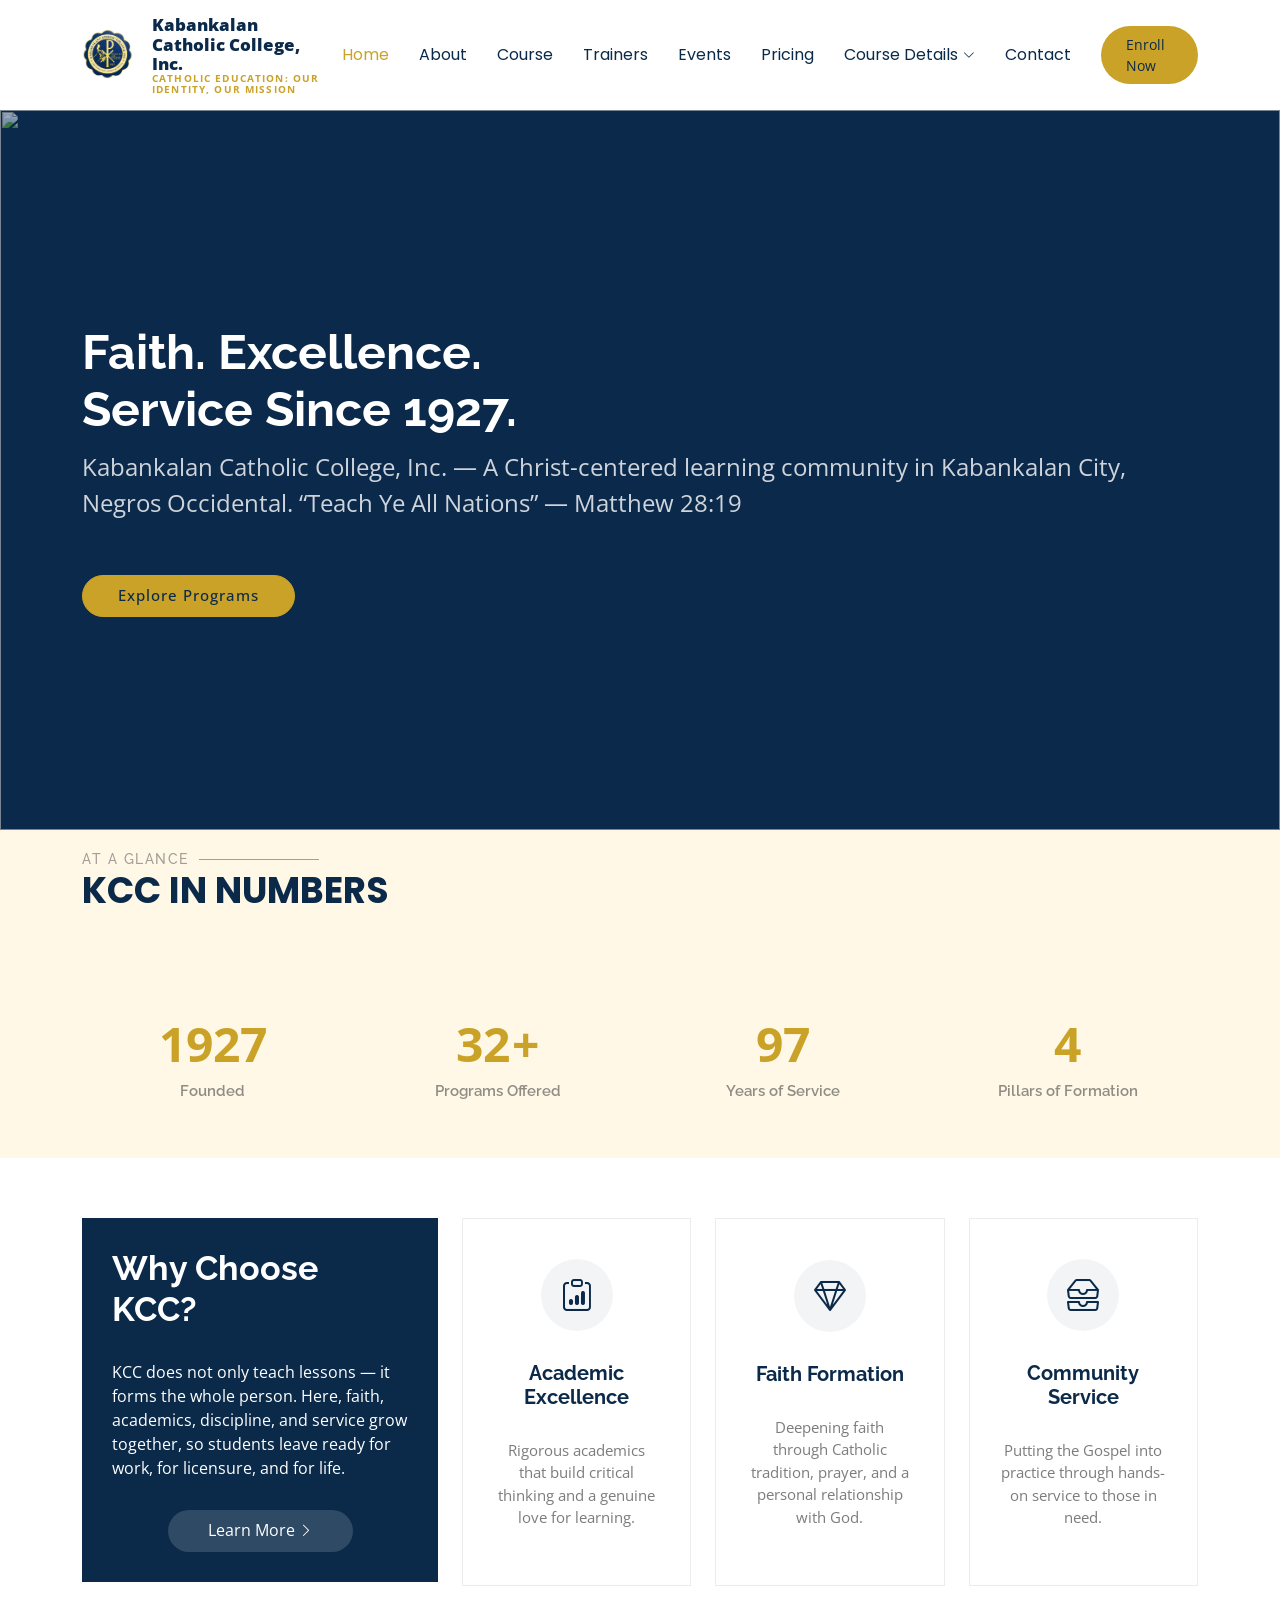
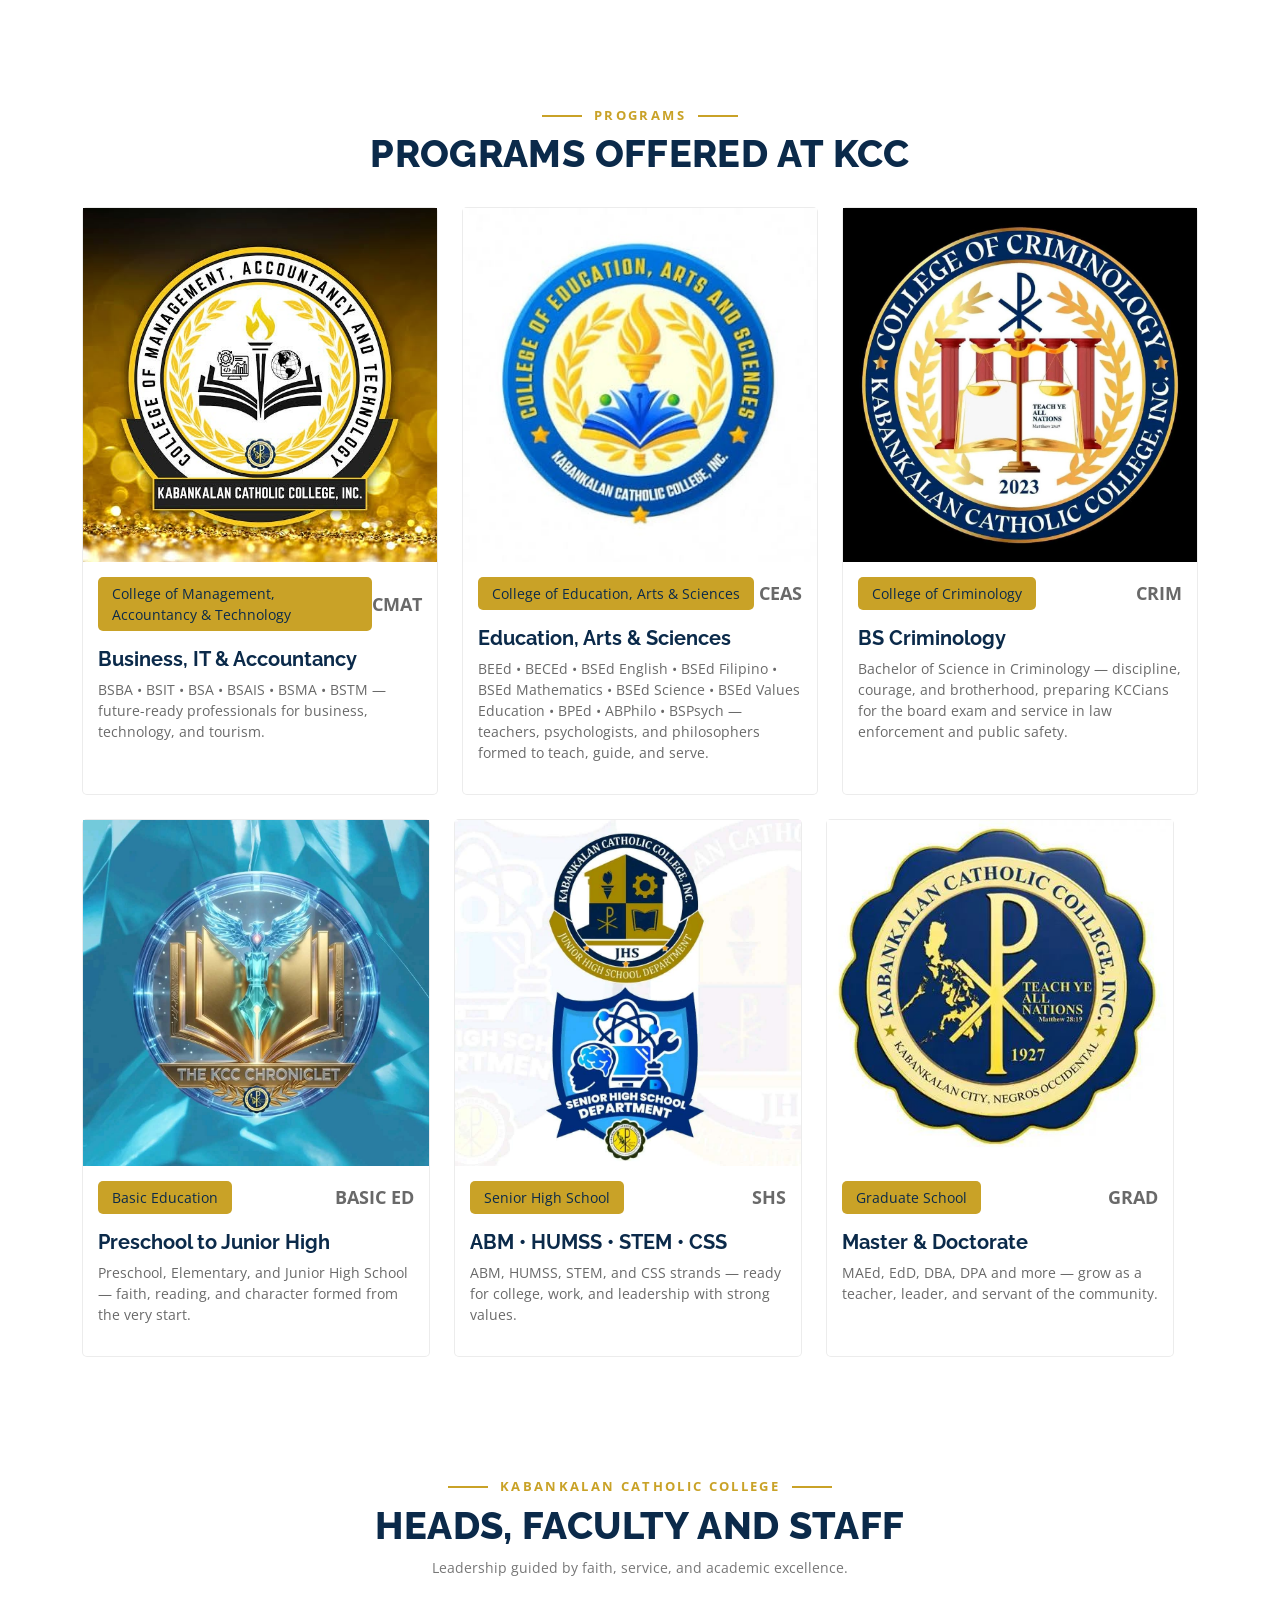
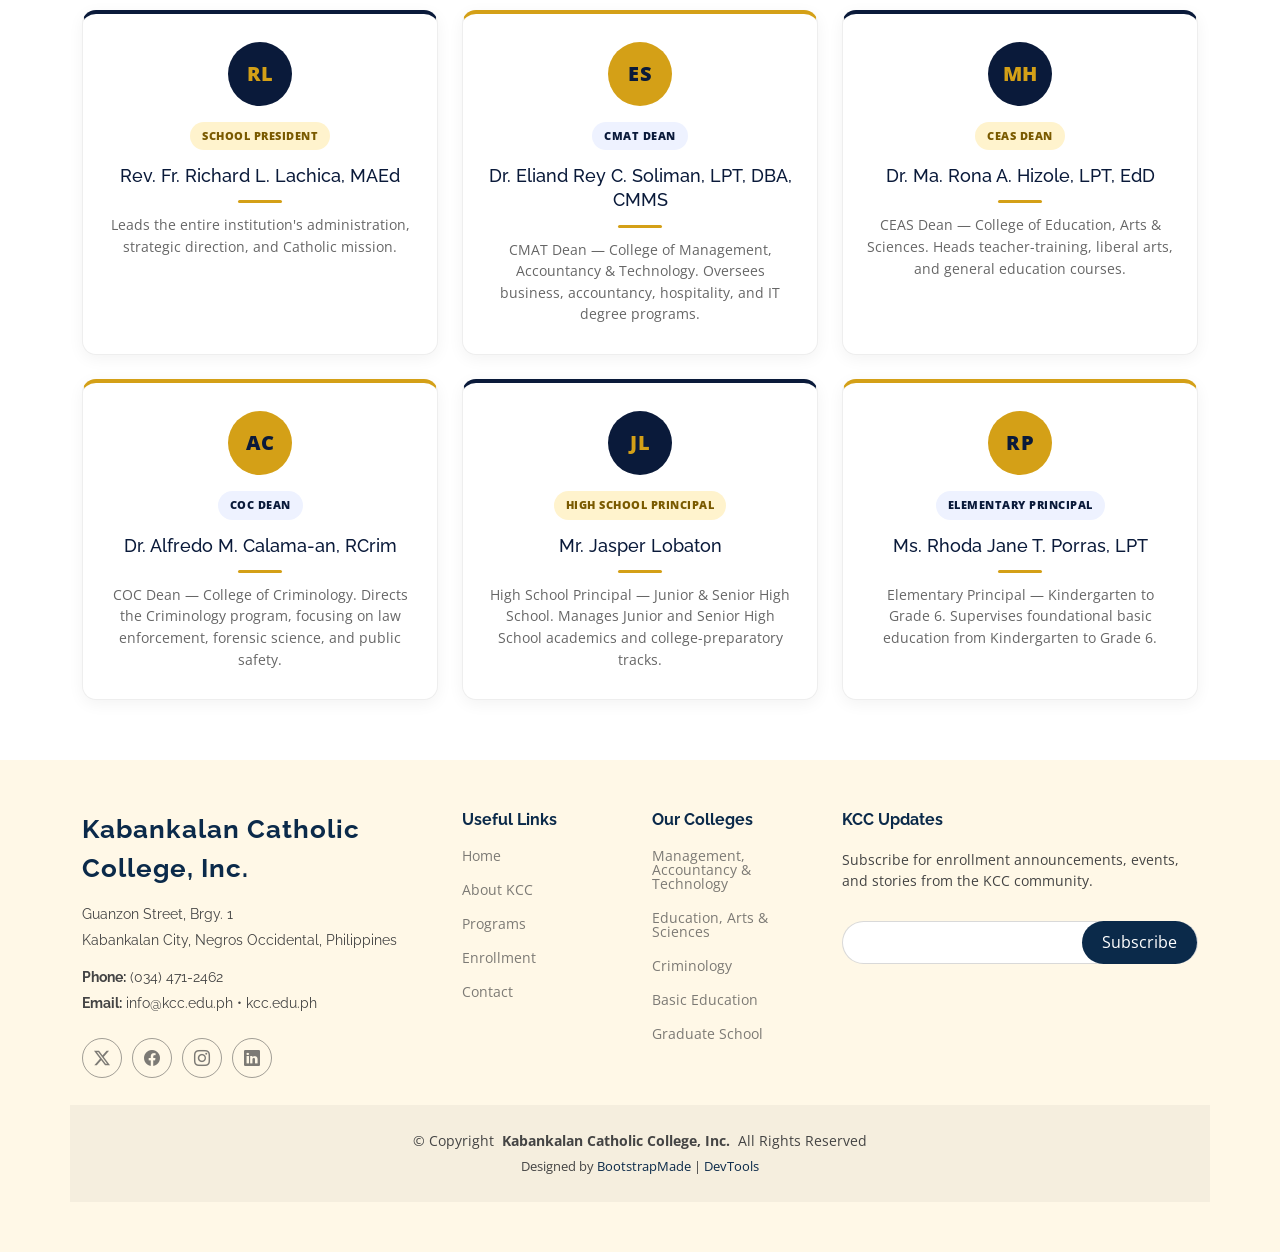
==== index.html @ dbd79a25 "KCC logo favicon on all pages" ====
<!DOCTYPE html>
<html lang="en">

<head>
  <meta charset="utf-8">
  <meta content="width=device-width, initial-scale=1.0" name="viewport">
  <title>Kabankalan Catholic College, Inc. | Teach Ye All Nations — All-in-One Landing Page</title>
  <meta name="description" content="Official landing page of Kabankalan Catholic College, Inc. in Kabankalan City, Negros Occidental. Catholic education since 1927.">
  <meta name="keywords" content="Kabankalan Catholic College, KCC, Kabankalan, Catholic education, BSIT, BSBA, Criminology, Education">

  <!-- Favicons -->
  <link href="assets/img/favicon.png?v=6" rel="icon">
  <link href="assets/img/apple-touch-icon.png?v=6" rel="apple-touch-icon">

  <!-- Fonts -->
  <link href="https://fonts.googleapis.com" rel="preconnect">
  <link href="https://fonts.gstatic.com" rel="preconnect" crossorigin>
  <link href="https://fonts.googleapis.com/css2?family=Open+Sans:ital,wght@0,300;0,400;0,500;0,600;0,700;0,800;1,300;1,400;1,500;1,600;1,700;1,800&family=Poppins:ital,wght@0,100;0,200;0,300;0,400;0,500;0,600;0,700;0,800;0,900;1,100;1,200;1,300;1,400;1,500;1,600;1,700;1,800;1,900&family=Raleway:ital,wght@0,100;0,200;0,300;0,400;0,500;0,600;0,700;0,800;0,900;1,100;1,200;1,300;1,400;1,500;1,600;1,700;1,800;1,900&display=swap" rel="stylesheet">

  <!-- Vendor CSS Files -->
  <link href="assets/vendor/bootstrap/css/bootstrap.min.css" rel="stylesheet">
  <link href="assets/vendor/bootstrap-icons/bootstrap-icons.css" rel="stylesheet">
  <link href="assets/vendor/aos/aos.css" rel="stylesheet">
  <link href="assets/vendor/glightbox/css/glightbox.min.css" rel="stylesheet">
  <link href="assets/vendor/swiper/swiper-bundle.min.css" rel="stylesheet">

  <!-- Main CSS File -->
  <link href="assets/css/main.css" rel="stylesheet">

  <!-- =======================================================
  * Template Name: Mentor - customized for Kabankalan Catholic College, Inc. (Project 2)
  * Template URL: https://bootstrapmade.com/mentor-free-education-bootstrap-theme/
  * Updated: Jul 07 2025 with Bootstrap v5.3.7
  * Author: BootstrapMade.com
  * License: https://bootstrapmade.com/license/
  ======================================================== -->
<style>
.kcc-titlebar{display:block;width:100%;clear:both;margin:0 auto 32px auto;text-align:center;padding-left:0;padding-right:0}
.kcc-titlebar .kcc-eyebrow{display:flex;align-items:center;justify-content:center;gap:12px;font-size:13px;font-weight:700;letter-spacing:.18em;text-transform:uppercase;color:#C9A227;margin:0 0 8px 0}
.kcc-titlebar .kcc-eyebrow::before{content:"";display:block;width:40px;height:2px;background:#C9A227}.kcc-titlebar .kcc-eyebrow::after{content:"";display:block;width:40px;height:2px;background:#C9A227}
.kcc-titlebar h2{font-size:38px;font-weight:800;letter-spacing:.01em;text-transform:uppercase;color:#0B2A4A;margin:0;line-height:1.1}
@media(max-width:768px){.kcc-titlebar h2{font-size:28px}}
</style>
</head>

<body class="index-page">

  <header id="header" class="header d-flex align-items-center sticky-top">
    <div class="container-fluid container-xl position-relative d-flex align-items-center">

      <a href="#hero" class="logo d-flex align-items-center me-auto">
        <img src="assets/img/kcc-logo.webp" alt="Kabankalan Catholic College, Inc. seal">
      <span class="kcc-logo-text">
        <span class="kcc-logo-name">Kabankalan Catholic College, Inc.</span>
        <span class="kcc-logo-tag">Catholic Education: Our Identity, Our Mission</span>
      </span>
      </a>

      <nav id="navmenu" class="navmenu">
        <ul>
          <li><a href="index.html" class="active">Home</a></li>
          <li><a href="about.html">About</a></li>
          <li><a href="courses.html">Course</a></li>
          <li><a href="trainers.html">Trainers</a></li>
          <li><a href="events.html">Events</a></li>
          <li><a href="pricing.html">Pricing</a></li>
          <li class="dropdown"><a href="courses.html"><span>Course Details</span> <i class="bi bi-chevron-down toggle-dropdown"></i></a>
            <ul>
              <li><a href="courses.html">CMAT</a></li>
              <li><a href="courses.html">CEAS</a></li>
              <li><a href="courses.html">COC</a></li>
            </ul>
          </li>
          <li><a href="contact.html">Contact</a></li>
        </ul>
        <i class="mobile-nav-toggle d-xl-none bi bi-list"></i>
      </nav>

      <a class="btn-getstarted" href="#pricing">Enroll Now</a>

    </div>
  </header>

  <main class="main">

    <!-- Hero Section -->
    <section id="hero" class="hero section dark-background">

      <img src="...?v=2" alt="" data-aos="fade-in">
      <div class="container">
        <h2 data-aos="fade-up" data-aos-delay="100">Faith. Excellence.<br>Service Since 1927.</h2>
        <p data-aos="fade-up" data-aos-delay="200">Kabankalan Catholic College, Inc. — A Christ-centered learning community in Kabankalan City, Negros Occidental. “Teach Ye All Nations” — Matthew 28:19</p>
        <div class="d-flex mt-4" data-aos="fade-up" data-aos-delay="300">
          <a href="#courses" class="btn-get-started">Explore Programs</a>
        </div>
      </div>

    </section><!-- /Hero Section -->

    
    

    <!-- Counts / At a Glance Section -->
    <section id="counts" class="section counts light-background">

      <!-- Section Title -->
      <div class="container section-title" data-aos="fade-up">
        <h2>At a Glance</h2>
        <p>KCC in Numbers</p>
      </div><!-- End Section Title -->

      <div class="container" data-aos="fade-up" data-aos-delay="100">

        <div class="row gy-4">

          <div class="col-lg-3 col-md-6">
            <div class="stats-item text-center w-100 h-100">
              <span data-purecounter-start="0" data-purecounter-end="1927" data-purecounter-duration="1" class="purecounter"></span>
              <p>Founded</p>
            </div>
          </div><!-- End Stats Item -->

          <div class="col-lg-3 col-md-6">
            <div class="stats-item text-center w-100 h-100">
              <span data-purecounter-start="0" data-purecounter-end="32" data-purecounter-duration="1" class="purecounter" style="display:inline-block"></span><span style="display:inline-block; font-size:48px; font-weight:700; color:#C9A227; line-height:1; margin-left:2px;">+</span>
              <p>Programs Offered</p>
            </div>
          </div><!-- End Stats Item -->

          <div class="col-lg-3 col-md-6">
            <div class="stats-item text-center w-100 h-100">
              <span data-purecounter-start="0" data-purecounter-end="99" data-purecounter-duration="1" class="purecounter"></span>
              <p>Years of Service</p>
            </div>
          </div><!-- End Stats Item -->

          <div class="col-lg-3 col-md-6">
            <div class="stats-item text-center w-100 h-100">
              <span data-purecounter-start="0" data-purecounter-end="4" data-purecounter-duration="1" class="purecounter"></span>
              <p>Pillars of Formation</p>
            </div>
          </div><!-- End Stats Item -->

        </div>

      </div>

    </section><!-- /Counts Section -->

    <!-- Why Us Section -->
    <section id="why-us" class="section why-us">

      <div class="container">

        <div class="row gy-4">

          <div class="col-lg-4" data-aos="fade-up" data-aos-delay="100">
            <div class="why-box">
              <h3>Why Choose KCC?</h3>
              <p>
                KCC does not only teach lessons — it forms the whole person. Here, faith, academics, discipline, and service grow together, so students leave ready for work, for licensure, and for life.
              </p>
              <div class="text-center">
                <a href="#" class="more-btn"><span>Learn More</span> <i class="bi bi-chevron-right"></i></a>
              </div>
            </div>
          </div><!-- End Why Box -->

          <div class="col-lg-8 d-flex align-items-stretch">
            <div class="row gy-4" data-aos="fade-up" data-aos-delay="200">

              <div class="col-xl-4">
                <div class="icon-box d-flex flex-column justify-content-center align-items-center">
                  <i class="bi bi-clipboard-data"></i>
                  <h4>Academic Excellence</h4>
                  <p>Rigorous academics that build critical thinking and a genuine love for learning.</p>
                </div>
              </div><!-- End Icon Box -->

              <div class="col-xl-4" data-aos="fade-up" data-aos-delay="300">
                <div class="icon-box d-flex flex-column justify-content-center align-items-center">
                  <i class="bi bi-gem"></i>
                  <h4>Faith Formation</h4>
                  <p>Deepening faith through Catholic tradition, prayer, and a personal relationship with God.</p>
                </div>
              </div><!-- End Icon Box -->

              <div class="col-xl-4" data-aos="fade-up" data-aos-delay="400">
                <div class="icon-box d-flex flex-column justify-content-center align-items-center">
                  <i class="bi bi-inboxes"></i>
                  <h4>Community Service</h4>
                  <p>Putting the Gospel into practice through hands-on service to those in need.</p>
                </div>
              </div><!-- End Icon Box -->

            </div>
          </div>

        </div>

      </div>

    </section><!-- /Why Us Section -->

    <!-- Features Section -->

    

    
<!-- /Features Section -->

    <!-- Courses Section -->
    <section id="courses" class="courses section">
      <!-- Title Bar on top, before the object - like an essay heading -->
      <div class="container kcc-titlebar" data-aos="fade-up">
        <p class="kcc-eyebrow">PROGRAMS</p>
        <h2>PROGRAMS OFFERED AT KCC</h2>
      </div>

      <div class="container">

        <div class="row">

          <div class="col-lg-4 col-md-6 d-flex align-items-stretch" data-aos="zoom-in" data-aos-delay="100">
            <div class="course-item">
             <img src="assets/img/course/course-1.webp?v=3" class="img-fluid" alt="...">
              <div class="course-content">
                <div class="d-flex justify-content-between align-items-center mb-3">
                  <p class="category">College of Management, Accountancy &amp; Technology</p>
                  <p class="price">CMAT</p>
                </div>

                <h3><a href="#courses">Business, IT &amp; Accountancy</a></h3>
                <p class="description">BSBA • BSIT • BSA • BSAIS • BSMA • BSTM — future-ready professionals for business, technology, and tourism.</p>
              </div>
            </div>
          </div> <!-- End Course Item-->

          <div class="col-lg-4 col-md-6 d-flex align-items-stretch mt-4 mt-md-0" data-aos="zoom-in" data-aos-delay="200">
            <div class="course-item">
             <img src="assets/img/course/course-2.webp?v=3" class="img-fluid" alt="...">

              <div class="course-content">
                <div class="d-flex justify-content-between align-items-center mb-3">
                  <p class="category">College of Education, Arts &amp; Sciences</p>
                  <p class="price">CEAS</p>
                </div>

                <h3><a href="#courses">Education, Arts &amp; Sciences</a></h3>
                <p class="description">BEEd • BECEd • BSEd English • BSEd Filipino • BSEd Mathematics • BSEd Science • BSEd Values Education • BPEd • ABPhilo • BSPsych — teachers, psychologists, and philosophers formed to teach, guide, and serve.</p>
              </div>
            </div>
          </div> <!-- End Course Item-->

          <div class="col-lg-4 col-md-6 d-flex align-items-stretch mt-4 mt-lg-0" data-aos="zoom-in" data-aos-delay="300">
            <div class="course-item">
              <img src="assets/img/course/course-3.webp?v=3" class="img-fluid" alt="...">
              <div class="course-content">
                <div class="d-flex justify-content-between align-items-center mb-3">
                  <p class="category">College of Criminology</p>
                  <p class="price">CRIM</p>
                </div>

                <h3><a href="#courses">BS Criminology</a></h3>
                <p class="description">Bachelor of Science in Criminology — discipline, courage, and brotherhood, preparing KCCians for the board exam and service in law enforcement and public safety.</p>
              </div>
            </div>
          </div> <!-- End Course Item-->

        <div class="row mt-4">

          <div class="col-lg-4 col-md-6 d-flex align-items-stretch" data-aos="zoom-in" data-aos-delay="100">
            <div class="course-item">
             <img src="assets/img/course/course-4.jpg?v=4" class="img-fluid" alt="...">
              <div class="course-content">
                <div class="d-flex justify-content-between align-items-center mb-3">
                  <p class="category">Basic Education</p>
                  <p class="price">BASIC ED</p>
                </div>

                <h3><a href="#courses">Preschool to Junior High</a></h3>
                <p class="description">Preschool, Elementary, and Junior High School &mdash; faith, reading, and character formed from the very start.</p>
                
              </div>
            </div>
          </div> <!-- End Course Item-->

          <div class="col-lg-4 col-md-6 d-flex align-items-stretch mt-4 mt-md-0" data-aos="zoom-in" data-aos-delay="200">
            <div class="course-item">
              <img src="assets/img/course/course-5.jpg?v=4" class="img-fluid" alt="...">
              <div class="course-content">
                <div class="d-flex justify-content-between align-items-center mb-3">
                  <p class="category">Senior High School</p>
                  <p class="price">SHS</p>
                </div>

                <h3><a href="#courses">ABM &bull; HUMSS &bull; STEM &bull; CSS</a></h3>
                <p class="description">ABM, HUMSS, STEM, and CSS strands &mdash; ready for college, work, and leadership with strong values.</p>
                
              </div>
            </div>
          </div> <!-- End Course Item-->

          <div class="col-lg-4 col-md-6 d-flex align-items-stretch mt-4 mt-lg-0" data-aos="zoom-in" data-aos-delay="300">
            <div class="course-item">
             <img src="assets/img/course/course-6.webp?v=4" class="img-fluid" alt="...">
              <div class="course-content">
                <div class="d-flex justify-content-between align-items-center mb-3">
                  <p class="category">Graduate School</p>
                  <p class="price">GRAD</p>
                </div>

                <h3><a href="#courses">Master &amp; Doctorate</a></h3>
                <p class="description">MAEd, EdD, DBA, DPA and more &mdash; grow as a teacher, leader, and servant of the community.</p>
                
              </div>
            </div>
          </div> <!-- End Course Item-->

        </div>

        </div>

      </div>

    </section><!-- /Courses Section -->




    <!-- ===== ALL-IN-ONE: CAMPUS LIFE (from trainers.html) ===== -->
    <div id="trainers">


    

    <!-- Trainers Section - HEADS, NO PHOTOS, NAME CARDS ONLY -->
    <style>
      .kcc-head-card{background:#fff;border:1px solid #eee;border-radius:14px;padding:28px 22px;text-align:center;box-shadow:0 4px 16px rgba(0,0,0,.05);height:100%;transition:transform .2s}
      .kcc-head-card:hover{transform:translateY(-3px)}
      .kcc-head-card.gold{border-top:4px solid #d4a017}
      .kcc-head-card.navy{border-top:4px solid #0a1a3a}
      .kcc-initial{width:64px;height:64px;border-radius:50%;display:flex;align-items:center;justify-content:center;font-weight:900;font-size:20px;margin:0 auto 16px;letter-spacing:.5px}
      .kcc-initial.navy-bg{background:#0a1a3a;color:#d4a017}
      .kcc-initial.gold-bg{background:#d4a017;color:#0a1a3a}
      .kcc-role{display:inline-block;font-size:11px;font-weight:800;letter-spacing:.5px;padding:6px 12px;border-radius:20px;text-transform:uppercase}
      .kcc-role.gold-badge{background:#fff3cd;color:#7a5a00}
      .kcc-role.navy-badge{background:#eef2ff;color:#0a1a3a}
      .kcc-head-card h4{font-size:18px;color:#0a1a3a;margin:14px 0 6px;line-height:1.35}
      .kcc-head-card p{font-size:13.5px;line-height:1.6;color:#666;margin:0}
      .kcc-divider{width:44px;height:3px;background:#d4a017;margin:12px auto 0;border-radius:2px}
    </style>
    <section id="trainers" class="section trainers">
      <div class="container kcc-titlebar" data-aos="fade-up">
        <p class="kcc-eyebrow">KABANKALAN CATHOLIC COLLEGE</p>
        <h2>Heads, Faculty and Staff</h2>
        <p style="color:#777;font-size:14px;margin:10px 0 0;">Leadership guided by faith, service, and academic excellence.</p>
      </div>
      <div class="container">
        <div class="row gy-4">
          <div class="col-lg-4 col-md-6" data-aos="fade-up" data-aos-delay="100">
            <div class="kcc-head-card navy">
              <div class="kcc-initial navy-bg">RL</div>
              <span class="kcc-role gold-badge">School President</span>
              <h4>Rev. Fr. Richard L. Lachica, MAEd</h4>
              <div class="kcc-divider"></div>
              <p style="margin-top:12px;">Leads the entire institution&apos;s administration, strategic direction, and Catholic mission.</p>
            </div>
          </div>
          <div class="col-lg-4 col-md-6" data-aos="fade-up" data-aos-delay="200">
            <div class="kcc-head-card gold">
              <div class="kcc-initial gold-bg">ES</div>
              <span class="kcc-role navy-badge">CMAT Dean</span>
              <h4>Dr. Eliand Rey C. Soliman, LPT, DBA, CMMS</h4>
              <div class="kcc-divider"></div>
              <p style="margin-top:12px;">CMAT Dean &mdash; College of Management, Accountancy &amp; Technology. Oversees business, accountancy, hospitality, and IT degree programs.</p>
            </div>
          </div>
          <div class="col-lg-4 col-md-6" data-aos="fade-up" data-aos-delay="300">
            <div class="kcc-head-card navy">
              <div class="kcc-initial navy-bg">MH</div>
              <span class="kcc-role gold-badge">CEAS Dean</span>
              <h4>Dr. Ma. Rona A. Hizole, LPT, EdD</h4>
              <div class="kcc-divider"></div>
              <p style="margin-top:12px;">CEAS Dean &mdash; College of Education, Arts &amp; Sciences. Heads teacher-training, liberal arts, and general education courses.</p>
            </div>
          </div>
          <div class="col-lg-4 col-md-6" data-aos="fade-up" data-aos-delay="400">
            <div class="kcc-head-card gold">
              <div class="kcc-initial gold-bg">AC</div>
              <span class="kcc-role navy-badge">COC Dean</span>
              <h4>Dr. Alfredo M. Calama-an, RCrim</h4>
              <div class="kcc-divider"></div>
              <p style="margin-top:12px;">COC Dean &mdash; College of Criminology. Directs the Criminology program, focusing on law enforcement, forensic science, and public safety.</p>
            </div>
          </div>
          <div class="col-lg-4 col-md-6" data-aos="fade-up" data-aos-delay="500">
            <div class="kcc-head-card navy">
              <div class="kcc-initial navy-bg">JL</div>
              <span class="kcc-role gold-badge">High School Principal</span>
              <h4>Mr. Jasper Lobaton</h4>
              <div class="kcc-divider"></div>
              <p style="margin-top:12px;">High School Principal &mdash; Junior &amp; Senior High School. Manages Junior and Senior High School academics and college-preparatory tracks.</p>
            </div>
          </div>
          <div class="col-lg-4 col-md-6" data-aos="fade-up" data-aos-delay="600">
            <div class="kcc-head-card gold">
              <div class="kcc-initial gold-bg">RP</div>
              <span class="kcc-role navy-badge">Elementary Principal</span>
              <h4>Ms. Rhoda Jane T. Porras, LPT</h4>
              <div class="kcc-divider"></div>
              <p style="margin-top:12px;">Elementary Principal &mdash; Kindergarten to Grade 6. Supervises foundational basic education from Kindergarten to Grade 6.</p>
            </div>
          </div>
        </div>
      </div>
    </section><!-- /Trainers Section -->

  
    </div>

    <!-- ===== ALL-IN-ONE: EVENTS (from events.html) ===== -->
    <div id="events">


    

    <!-- Events Section -->
    

  
    </div>

    <!-- ===== ALL-IN-ONE: ENROLLMENT (from pricing.html) ===== -->
    <div id="pricing">


    

    <!-- Pricing Section -->
    

  
    </div>

    <!-- ===== ALL-IN-ONE: CONTACT (from contact.html) ===== -->
    <div id="contact">


    

    <!-- Contact Section -->
    

  
    </div>

  </main>

  <footer id="footer" class="footer position-relative light-background">

    <div class="container footer-top">
      <div class="row gy-4">
        <div class="col-lg-4 col-md-6 footer-about">
          <a href="#hero" class="logo d-flex align-items-center">
            <span class="sitename">Kabankalan Catholic College, Inc.</span>
          </a>
          <div class="footer-contact pt-3">
            <p>Guanzon Street, Brgy. 1</p>
            <p>Kabankalan City, Negros Occidental, Philippines</p>
            <p class="mt-3"><strong>Phone:</strong> <span>(034) 471-2462</span></p>
            <p><strong>Email:</strong> <span>info@kcc.edu.ph • kcc.edu.ph</span></p>
          </div>
          <div class="social-links d-flex mt-4">
            <a href=""><i class="bi bi-twitter-x"></i></a>
            <a href=""><i class="bi bi-facebook"></i></a>
            <a href=""><i class="bi bi-instagram"></i></a>
            <a href=""><i class="bi bi-linkedin"></i></a>
          </div>
        </div>

        <div class="col-lg-2 col-md-3 footer-links">
          <h4>Useful Links</h4>
          <ul>
            <li><a href="#hero">Home</a></li>
            <li><a href="#about">About KCC</a></li>
            <li><a href="#courses">Programs</a></li>
            <li><a href="#pricing">Enrollment</a></li>
            <li><a href="#contact">Contact</a></li>
          </ul>
        </div>

        <div class="col-lg-2 col-md-3 footer-links">
          <h4>Our Colleges</h4>
          <ul>
            <li><a href="#courses">Management, Accountancy & Technology</a></li>
            <li><a href="#courses">Education, Arts & Sciences</a></li>
            <li><a href="#courses">Criminology</a></li>
            <li><a href="#courses">Basic Education</a></li>
            <li><a href="#courses">Graduate School</a></li>
          </ul>
        </div>

        <div class="col-lg-4 col-md-12 footer-newsletter">
          <h4>KCC Updates</h4>
          <p>Subscribe for enrollment announcements, events, and stories from the KCC community.</p>
          <form action="#" method="post" class="email-form">
            <div class="newsletter-form"><input type="email" name="email"><input type="submit" value="Subscribe"></div>
            <div class="loading">Loading</div>
            <div class="error-message"></div>
            <div class="sent-message">Your subscription request has been sent. Thank you!</div>
          </form>
        </div>

      </div>
    </div>

    <div class="container copyright text-center mt-4">
      <p>© <span>Copyright</span> <strong class="px-1 sitename">Kabankalan Catholic College, Inc.</strong> <span>All Rights Reserved</span></p>
      <div class="credits">
        <!-- All the links in the footer should remain intact. -->
        <!-- You can delete the links only if you've purchased the pro version. -->
        <!-- Licensing information: https://bootstrapmade.com/license/ -->
        Designed by <a href="https://bootstrapmade.com/">BootstrapMade</a> | <a href="https://bootstrapmade.com/tools/">DevTools</a>
      </div>
    </div>

  </footer>

  <!-- Scroll Top -->
  <a href="#" id="scroll-top" class="scroll-top d-flex align-items-center justify-content-center"><i class="bi bi-arrow-up-short"></i></a>

  <!-- Preloader -->
  <div id="preloader"></div>

  <!-- Vendor JS Files -->
  <script src="assets/vendor/bootstrap/js/bootstrap.bundle.min.js"></script>
  <script src="assets/vendor/aos/aos.js"></script>
  <script src="assets/vendor/glightbox/js/glightbox.min.js"></script>
  <script src="assets/vendor/purecounter/purecounter_vanilla.js"></script>
  <script src="assets/vendor/swiper/swiper-bundle.min.js"></script>

  <!-- Main JS File -->
  <script src="assets/js/main.js"></script>

<!-- Added only: send Course Details dropdown CMAT / CEAS / COC to the college bar in Course Details, old links untouched. Runs immediately, no waiting, so 1 click works. -->
<script>
(function () {
  var map = { 'CMAT': '#cmat', 'CEAS': '#ceas', 'COC': '#coc' };
  document.querySelectorAll('.dropdown ul li a').forEach(function (a) {
    var t = a.textContent.trim();
    if (map[t]) { a.href = 'course-details.html' + map[t]; }
  });
})();
</script>
</body>

</html>
---- assets/css/main.css ----
/**
* Template Name: Mentor
* Template URL: https://bootstrapmade.com/mentor-free-education-bootstrap-theme/
* Updated: Jul 07 2025 with Bootstrap v5.3.7
* Author: BootstrapMade.com
* License: https://bootstrapmade.com/license/
*/

/*--------------------------------------------------------------
# Font & Color Variables
# Help: https://bootstrapmade.com/color-system/
--------------------------------------------------------------*/
/* Fonts */
:root {
  --default-font: "Open Sans",  system-ui, -apple-system, "Segoe UI", Roboto, "Helvetica Neue", Arial, "Noto Sans", "Liberation Sans", sans-serif, "Apple Color Emoji", "Segoe UI Emoji", "Segoe UI Symbol", "Noto Color Emoji";
  --heading-font: "Raleway",  sans-serif;
  --nav-font: "Poppins",  sans-serif;
}

/* KCC CUSTOMIZATION - Project 2: Pacaldo
   Mentor template recolored for Kabankalan Catholic College, Inc.
   Navy #0B2A4A = primary | Gold #C9A227 = highlight | Cream #FFF8E7 = light sections
   Only colors changed - all class names / layout kept from Mentor. */
/* Global Colors - The following color variables are used throughout the website. Updating them here will change the color scheme of the entire website */
:root { 
  --background-color: #ffffff; /* Background color for the entire website, including individual sections */
  --default-color: #444444; /* Default color used for the majority of the text content across the entire website */
  --heading-color: #0B2A4A; /* KCC Navy - was Mentor dark green */ /* Color for headings, subheadings and title throughout the website */
  --accent-color: #0B2A4A; /* KCC Navy - was Mentor green #C9A227. Buttons/links */
  --gold-color: #C9A227; /* KCC Gold - highlights, underlines, hover */ /* Accent color that represents your brand on the website. It's used for buttons, links, and other elements that need to stand out */
  --surface-color: #ffffff; /* The surface color is used as a background of boxed elements within sections, such as cards, icon boxes, or other elements that require a visual separation from the global background. */
  --contrast-color: #ffffff; /* Contrast color for text, ensuring readability against backgrounds of accent, heading, or default colors. */
}

/* Nav Menu Colors - The following color variables are used specifically for the navigation menu. They are separate from the global colors to allow for more customization options */
:root {
  --nav-color: #0B2A4A;  /* The default color of the main navmenu links */
  --nav-hover-color: #C9A227; /* KCC Gold */ /* Applied to main navmenu links when they are hovered over or active */
  --nav-mobile-background-color: #ffffff; /* Used as the background color for mobile navigation menu */
  --nav-dropdown-background-color: #ffffff; /* Used as the background color for dropdown items that appear when hovering over primary navigation items */
  --nav-dropdown-color: #272828; /* Used for navigation links of the dropdown items in the navigation menu. */
  --nav-dropdown-hover-color: #C9A227; /* KCC Gold */ /* Similar to --nav-hover-color, this color is applied to dropdown navigation links when they are hovered over. */
}

/* Color Presets - These classes override global colors when applied to any section or element, providing reuse of the sam color scheme. */

.light-background {
  --background-color: #FFF8E7; /* KCC Cream - was light grey */
  --surface-color: #ffffff;
}

.dark-background {
  --background-color: #0B2A4A; /* KCC Navy - was black */
  --default-color: #ffffff;
  --heading-color: #ffffff;
  --surface-color: #123A5E; /* KCC Navy lighter */
  --contrast-color: #ffffff;
}

/* Smooth scroll */
:root {
  scroll-behavior: smooth;
}

/*--------------------------------------------------------------
# General Styling & Shared Classes
--------------------------------------------------------------*/
body {
  color: var(--default-color);
  background-color: var(--background-color);
  font-family: var(--default-font);
}

a {
  color: var(--accent-color);
  text-decoration: none;
  transition: 0.3s;
}

a:hover {
  color: color-mix(in srgb, var(--accent-color), transparent 25%);
  text-decoration: none;
}

h1,
h2,
h3,
h4,
h5,
h6 {
  color: var(--heading-color);
  font-family: var(--heading-font);
}

/* Email Form Messages
------------------------------*/
.email-form .error-message {
  display: none;
  background: #df1529;
  color: #ffffff;
  text-align: left;
  padding: 15px;
  margin-bottom: 24px;
  font-weight: 600;
}

.email-form .sent-message {
  display: none;
  color: #ffffff;
  background: #059652;
  text-align: center;
  padding: 15px;
  margin-bottom: 24px;
  font-weight: 600;
}

.email-form .loading {
  display: none;
  background: var(--surface-color);
  text-align: center;
  padding: 15px;
  margin-bottom: 24px;
}

.email-form .loading:before {
  content: "";
  display: inline-block;
  border-radius: 50%;
  width: 24px;
  height: 24px;
  margin: 0 10px -6px 0;
  border: 3px solid var(--accent-color);
  border-top-color: var(--surface-color);
  animation: email-form-loading 1s linear infinite;
}

@keyframes email-form-loading {
  0% {
    transform: rotate(0deg);
  }

  100% {
    transform: rotate(360deg);
  }
}

/* Pulsating Play Button
------------------------------*/
.pulsating-play-btn {
  width: 94px;
  height: 94px;
  background: radial-gradient(var(--accent-color) 50%, color-mix(in srgb, var(--accent-color), transparent 75%) 52%);
  border-radius: 50%;
  display: block;
  position: relative;
  overflow: hidden;
}

.pulsating-play-btn:before {
  content: "";
  position: absolute;
  width: 120px;
  height: 120px;
  animation-delay: 0s;
  animation: pulsate-play-btn 2s;
  animation-direction: forwards;
  animation-iteration-count: infinite;
  animation-timing-function: steps;
  opacity: 1;
  border-radius: 50%;
  border: 5px solid color-mix(in srgb, var(--accent-color), transparent 30%);
  top: -15%;
  left: -15%;
  background: rgba(198, 16, 0, 0);
}

.pulsating-play-btn:after {
  content: "";
  position: absolute;
  left: 50%;
  top: 50%;
  transform: translateX(-40%) translateY(-50%);
  width: 0;
  height: 0;
  border-top: 10px solid transparent;
  border-bottom: 10px solid transparent;
  border-left: 15px solid #fff;
  z-index: 100;
  transition: all 400ms cubic-bezier(0.55, 0.055, 0.675, 0.19);
}

.pulsating-play-btn:hover:before {
  content: "";
  position: absolute;
  left: 50%;
  top: 50%;
  transform: translateX(-40%) translateY(-50%);
  width: 0;
  height: 0;
  border: none;
  border-top: 10px solid transparent;
  border-bottom: 10px solid transparent;
  border-left: 15px solid #fff;
  z-index: 200;
  animation: none;
  border-radius: 0;
}

.pulsating-play-btn:hover:after {
  border-left: 15px solid var(--accent-color);
  transform: scale(20);
}

@keyframes pulsate-play-btn {
  0% {
    transform: scale(0.6, 0.6);
    opacity: 1;
  }

  100% {
    transform: scale(1, 1);
    opacity: 0;
  }
}

/*--------------------------------------------------------------
# Global Header
--------------------------------------------------------------*/
.header {
  color: var(--default-color);
  background-color: var(--background-color);
  padding: 15px 0;
  transition: all 0.5s;
  z-index: 997;
}

.header .logo {
  line-height: 1;
}

.header .logo img {
  max-height: 52px;
  margin-right: 8px;
}

.header .logo h1 {
  font-weight: 700;
  font-size: 30px;
  margin: 0;
  letter-spacing: 1px;
  text-transform: uppercase;
  color: var(--accent-color);
}

.header .btn-getstarted,
.header .btn-getstarted:focus {
  color: var(--contrast-color);
  background: var(--accent-color);
  font-size: 14px;
  padding: 8px 25px;
  margin: 0 0 0 30px;
  border-radius: 50px;
  transition: 0.3s;
}

.header .btn-getstarted:hover,
.header .btn-getstarted:focus:hover {
  color: var(--contrast-color);
  background: color-mix(in srgb, var(--accent-color), transparent 15%);
}

@media (max-width: 1200px) {
  .header .logo {
    order: 1;
  }

  .header .btn-getstarted {
    order: 2;
    margin: 0 15px 0 0;
    padding: 6px 15px;
  }

  .header .navmenu {
    order: 3;
  }
}

.scrolled .header {
  box-shadow: 0px 0 18px rgba(0, 0, 0, 0.1);
}

/*--------------------------------------------------------------
# Navigation Menu
--------------------------------------------------------------*/
/* Navmenu - Desktop */
@media (min-width: 1200px) {
  .navmenu {
    padding: 0;
  }

  .navmenu ul {
    margin: 0;
    padding: 0;
    display: flex;
    list-style: none;
    align-items: center;
  }

  .navmenu li {
    position: relative;
  }

  .navmenu a,
  .navmenu a:focus {
    color: var(--nav-color);
    padding: 18px 15px;
    font-size: 16px;
    font-family: var(--nav-font);
    font-weight: 400;
    display: flex;
    align-items: center;
    justify-content: space-between;
    white-space: nowrap;
    transition: 0.3s;
  }

  .navmenu a i,
  .navmenu a:focus i {
    font-size: 12px;
    line-height: 0;
    margin-left: 5px;
    transition: 0.3s;
  }

  .navmenu li:last-child a {
    padding-right: 0;
  }

  .navmenu li:hover>a,
  .navmenu .active,
  .navmenu .active:focus {
    color: var(--nav-hover-color);
  }

  .navmenu .dropdown ul {
    margin: 0;
    padding: 10px 0;
    background: var(--nav-dropdown-background-color);
    display: block;
    position: absolute;
    visibility: hidden;
    left: 14px;
    top: 130%;
    opacity: 0;
    transition: 0.3s;
    border-radius: 4px;
    z-index: 99;
    box-shadow: 0px 0px 30px rgba(0, 0, 0, 0.1);
  }

  .navmenu .dropdown ul li {
    min-width: 200px;
  }

  .navmenu .dropdown ul a {
    padding: 10px 20px;
    font-size: 15px;
    text-transform: none;
    color: var(--nav-dropdown-color);
  }

  .navmenu .dropdown ul a i {
    font-size: 12px;
  }

  .navmenu .dropdown ul a:hover,
  .navmenu .dropdown ul .active:hover,
  .navmenu .dropdown ul li:hover>a {
    color: var(--nav-dropdown-hover-color);
  }

  .navmenu .dropdown:hover>ul {
    opacity: 1;
    top: 100%;
    visibility: visible;
  }

  .navmenu .dropdown .dropdown ul {
    top: 0;
    left: -90%;
    visibility: hidden;
  }

  .navmenu .dropdown .dropdown:hover>ul {
    opacity: 1;
    top: 0;
    left: -100%;
    visibility: visible;
  }
}

/* Navmenu - Mobile */
@media (max-width: 1199px) {
  .mobile-nav-toggle {
    color: var(--nav-color);
    font-size: 28px;
    line-height: 0;
    margin-right: 10px;
    cursor: pointer;
    transition: color 0.3s;
  }

  .navmenu {
    padding: 0;
    z-index: 9997;
  }

  .navmenu ul {
    display: none;
    list-style: none;
    position: absolute;
    inset: 60px 20px 20px 20px;
    padding: 10px 0;
    margin: 0;
    border-radius: 6px;
    background-color: var(--nav-mobile-background-color);
    border: 1px solid color-mix(in srgb, var(--default-color), transparent 90%);
    box-shadow: none;
    overflow-y: auto;
    transition: 0.3s;
    z-index: 9998;
  }

  .navmenu a,
  .navmenu a:focus {
    color: var(--nav-dropdown-color);
    padding: 10px 20px;
    font-family: var(--nav-font);
    font-size: 17px;
    font-weight: 500;
    display: flex;
    align-items: center;
    justify-content: space-between;
    white-space: nowrap;
    transition: 0.3s;
  }

  .navmenu a i,
  .navmenu a:focus i {
    font-size: 12px;
    line-height: 0;
    margin-left: 5px;
    width: 30px;
    height: 30px;
    display: flex;
    align-items: center;
    justify-content: center;
    border-radius: 50%;
    transition: 0.3s;
    background-color: color-mix(in srgb, var(--accent-color), transparent 90%);
  }

  .navmenu a i:hover,
  .navmenu a:focus i:hover {
    background-color: var(--accent-color);
    color: var(--contrast-color);
  }

  .navmenu a:hover,
  .navmenu .active,
  .navmenu .active:focus {
    color: var(--nav-dropdown-hover-color);
  }

  .navmenu .active i,
  .navmenu .active:focus i {
    background-color: var(--accent-color);
    color: var(--contrast-color);
    transform: rotate(180deg);
  }

  .navmenu .dropdown ul {
    position: static;
    display: none;
    z-index: 99;
    padding: 10px 0;
    margin: 10px 20px;
    background-color: var(--nav-dropdown-background-color);
    transition: all 0.5s ease-in-out;
  }

  .navmenu .dropdown ul ul {
    background-color: rgba(33, 37, 41, 0.1);
  }

  .navmenu .dropdown>.dropdown-active {
    display: block;
    background-color: rgba(33, 37, 41, 0.03);
  }

  .mobile-nav-active {
    overflow: hidden;
  }

  .mobile-nav-active .mobile-nav-toggle {
    color: #fff;
    position: absolute;
    font-size: 32px;
    top: 15px;
    right: 15px;
    margin-right: 0;
    z-index: 9999;
  }

  .mobile-nav-active .navmenu {
    position: fixed;
    overflow: hidden;
    inset: 0;
    background: rgba(33, 37, 41, 0.8);
    transition: 0.3s;
  }

  .mobile-nav-active .navmenu>ul {
    display: block;
  }
}

/*--------------------------------------------------------------
# Global Footer
--------------------------------------------------------------*/
.footer {
  color: var(--default-color);
  background-color: var(--background-color);
  font-size: 14px;
  padding-bottom: 50px;
  position: relative;
}

.footer .footer-top {
  padding-top: 50px;
}

.footer .footer-about .logo {
  margin-bottom: 0;
}

.footer .footer-about .logo img {
  max-height: 40px;
  margin-right: 6px;
}

.footer .footer-about .logo span {
  font-size: 26px;
  font-weight: 700;
  letter-spacing: 1px;
  font-family: var(--heading-font);
  color: var(--heading-color);
}

.footer .footer-about p {
  font-size: 14px;
  font-family: var(--heading-font);
}

.footer .social-links a {
  display: flex;
  align-items: center;
  justify-content: center;
  width: 40px;
  height: 40px;
  border-radius: 50%;
  border: 1px solid color-mix(in srgb, var(--default-color), transparent 50%);
  font-size: 16px;
  color: color-mix(in srgb, var(--default-color), transparent 30%);
  margin-right: 10px;
  transition: 0.3s;
}

.footer .social-links a:hover {
  color: var(--accent-color);
  border-color: var(--accent-color);
}

.footer h4 {
  font-size: 16px;
  font-weight: bold;
  position: relative;
  padding-bottom: 12px;
}

.footer .footer-links {
  margin-bottom: 30px;
}

.footer .footer-links ul {
  list-style: none;
  padding: 0;
  margin: 0;
}

.footer .footer-links ul i {
  padding-right: 2px;
  font-size: 12px;
  line-height: 0;
}

.footer .footer-links ul li {
  padding: 10px 0;
  display: flex;
  align-items: center;
}

.footer .footer-links ul li:first-child {
  padding-top: 0;
}

.footer .footer-links ul a {
  color: color-mix(in srgb, var(--default-color), transparent 30%);
  display: inline-block;
  line-height: 1;
}

.footer .footer-links ul a:hover {
  color: var(--accent-color);
}

.footer .footer-contact p {
  margin-bottom: 5px;
}

.footer .footer-newsletter .newsletter-form {
  margin-top: 30px;
  margin-bottom: 15px;
  padding: 6px 8px;
  position: relative;
  border-radius: 50px;
  border: 1px solid color-mix(in srgb, var(--default-color), transparent 80%);
  display: flex;
  background-color: var(--surface-color);
  transition: 0.3s;
}

.footer .footer-newsletter .newsletter-form:focus-within {
  border-color: var(--accent-color);
}

.footer .footer-newsletter .newsletter-form input[type=email] {
  border: 0;
  padding: 4px 8px;
  width: 100%;
  background-color: var(--surface-color);
  color: var(--default-color);
}

.footer .footer-newsletter .newsletter-form input[type=email]:focus-visible {
  outline: none;
}

.footer .footer-newsletter .newsletter-form input[type=submit] {
  border: 0;
  font-size: 16px;
  padding: 0 20px 2px 20px;
  margin: -7px -8px -7px 0;
  background: var(--accent-color);
  color: var(--contrast-color);
  transition: 0.3s;
  border-radius: 50px;
}

.footer .footer-newsletter .newsletter-form input[type=submit]:hover {
  background: color-mix(in srgb, var(--accent-color), transparent 20%);
}

.footer .copyright {
  padding-top: 25px;
  padding-bottom: 25px;
  background-color: color-mix(in srgb, var(--default-color), transparent 95%);
}

.footer .copyright p {
  margin-bottom: 0;
}

.footer .credits {
  margin-top: 6px;
  font-size: 13px;
}

/*--------------------------------------------------------------
# Preloader
--------------------------------------------------------------*/
#preloader {
  position: fixed;
  inset: 0;
  z-index: 999999;
  overflow: hidden;
  background: var(--background-color);
  transition: all 0.6s ease-out;
}

#preloader:before {
  content: "";
  position: fixed;
  top: calc(50% - 30px);
  left: calc(50% - 30px);
  border: 6px solid #ffffff;
  border-color: var(--accent-color) transparent var(--accent-color) transparent;
  border-radius: 50%;
  width: 60px;
  height: 60px;
  animation: animate-preloader 1.5s linear infinite;
}

@keyframes animate-preloader {
  0% {
    transform: rotate(0deg);
  }

  100% {
    transform: rotate(360deg);
  }
}

/*--------------------------------------------------------------
# Scroll Top Button
--------------------------------------------------------------*/
.scroll-top {
  position: fixed;
  visibility: hidden;
  opacity: 0;
  right: 15px;
  bottom: -15px;
  z-index: 99999;
  background-color: var(--accent-color);
  width: 44px;
  height: 44px;
  border-radius: 50px;
  transition: all 0.4s;
}

.scroll-top i {
  font-size: 24px;
  color: var(--contrast-color);
  line-height: 0;
}

.scroll-top:hover {
  background-color: color-mix(in srgb, var(--accent-color), transparent 20%);
  color: var(--contrast-color);
}

.scroll-top.active {
  visibility: visible;
  opacity: 1;
  bottom: 15px;
}

/*--------------------------------------------------------------
# Disable aos animation delay on mobile devices
--------------------------------------------------------------*/
@media screen and (max-width: 768px) {
  [data-aos-delay] {
    transition-delay: 0 !important;
  }
}

/*--------------------------------------------------------------
# Global Page Titles & Breadcrumbs
--------------------------------------------------------------*/
.page-title {
  --default-color: var(--contrast-color);
  --background-color: var(--accent-color);
  --heading-color: var(--contrast-color);
  color: var(--default-color);
  background-color: var(--background-color);
  position: relative;
}

.page-title .heading {
  padding: 80px 0;
  border-top: 1px solid color-mix(in srgb, var(--default-color), transparent 90%);
}

.page-title .heading h1 {
  font-size: 38px;
  font-weight: 700;
}

.page-title nav {
  background-color: color-mix(in srgb, var(--accent-color) 90%, black 5%);
  padding: 20px 0;
}

.page-title nav a {
  color: var(--default-color);
}

.page-title nav ol {
  display: flex;
  flex-wrap: wrap;
  list-style: none;
  margin: 0;
  font-size: 16px;
  font-weight: 600;
}

.page-title nav ol li+li {
  padding-left: 10px;
}

.page-title nav ol li+li::before {
  content: "/";
  display: inline-block;
  padding-right: 10px;
  color: color-mix(in srgb, var(--default-color), transparent 70%);
}

/*--------------------------------------------------------------
# Global Sections
--------------------------------------------------------------*/
section,
.section {
  color: var(--default-color);
  background-color: var(--background-color);
  padding: 60px 0;
  scroll-margin-top: 900px;
  overflow: clip;
}

@media (max-width: 1199px) {

  section,
  .section {
    scroll-margin-top: 66px;
  }
}

/*--------------------------------------------------------------
# Global Section Titles
--------------------------------------------------------------*/
.section-title {
  padding-bottom: 60px;
  position: relative;
}

.section-title h2 {
  font-size: 14px;
  font-weight: 500;
  padding: 0;
  line-height: 1px;
  margin: 0;
  letter-spacing: 1.5px;
  text-transform: uppercase;
  color: color-mix(in srgb, var(--default-color), transparent 50%);
  position: relative;
}

.section-title h2::after {
  content: "";
  width: 120px;
  height: 1px;
  display: inline-block;
  background: var(--accent-color);
  margin: 4px 10px;
}

.section-title p {
  color: var(--heading-color);
  margin: 0;
  font-size: 36px;
  font-weight: 700;
  font-family: var(--nav-font);
  text-transform: uppercase;
}

/*--------------------------------------------------------------
# Hero Section
--------------------------------------------------------------*/
.hero {
  width: 100%;
  min-height: 80vh;
  position: relative;
  padding: 80px 0;
  display: flex;
  align-items: center;
  justify-content: center;
  color: var(--default-color);
}

.hero img {
  position: absolute;
  inset: 0;
  display: block;
  width: 100%;
  height: 100%;
  object-fit: cover;
  z-index: 1;
}

.hero:before {
  content: "";
  background: color-mix(in srgb, var(--background-color), transparent 60%);
  position: absolute;
  inset: 0;
  z-index: 2;
}

.hero .container {
  position: relative;
  z-index: 3;
}

.hero h2 {
  margin: 0;
  font-size: 48px;
  font-weight: 700;
}

.hero p {
  color: color-mix(in srgb, var(--default-color), transparent 20%);
  margin: 10px 0 0 0;
  font-size: 24px;
}

.hero .btn-get-started {
  font-weight: 500;
  font-size: 15px;
  letter-spacing: 1px;
  display: inline-block;
  padding: 8px 35px 10px 35px;
  border-radius: 50px;
  transition: 0.4s;
  margin-top: 30px;
  border: 2px solid var(--default-color);
  color: var(--default-color);
}

.hero .btn-get-started:hover {
  background: var(--accent-color);
  border: 2px solid var(--accent-color);
}

@media (max-width: 768px) {
  .hero h2 {
    font-size: 32px;
  }

  .hero p {
    font-size: 18px;
  }
}

/*--------------------------------------------------------------
# About Section
--------------------------------------------------------------*/
.about .content h3 {
  font-size: 2rem;
  font-weight: 700;
}

.about .content ul {
  list-style: none;
  padding: 0;
}

.about .content ul li {
  padding-bottom: 10px;
}

.about .content ul i {
  font-size: 1.25rem;
  margin-right: 4px;
  color: var(--accent-color);
}

.about .content p:last-child {
  margin-bottom: 0;
}

.about .content .read-more {
  background: var(--accent-color);
  color: var(--contrast-color);
  font-family: var(--heading-font);
  font-weight: 500;
  font-size: 15px;
  letter-spacing: 1px;
  padding: 10px 24px 12px 24px;
  border-radius: 50px;
  transition: 0.3s;
  display: inline-flex;
  align-items: center;
  justify-content: center;
}

.about .content .read-more i {
  font-size: 18px;
  margin-left: 5px;
  line-height: 0;
  transition: 0.3s;
}

.about .content .read-more:hover {
  background: color-mix(in srgb, var(--accent-color), transparent 20%);
  padding-right: 19px;
}

.about .content .read-more:hover i {
  margin-left: 10px;
}

/*--------------------------------------------------------------
# Counts Section
--------------------------------------------------------------*/
.counts {
  padding: 25px 0;
}

.counts .stats-item {
  padding: 30px;
  width: 100%;
}

.counts .stats-item span {
  font-size: 48px;
  display: block;
  color: var(--accent-color);
  font-weight: 700;
}

.counts .stats-item p {
  color: color-mix(in srgb, var(--default-color), transparent 40%);
  padding: 0;
  margin: 0;
  font-family: var(--heading-font);
  font-size: 15px;
  font-weight: 600;
}

/*--------------------------------------------------------------
# Why Us Section
--------------------------------------------------------------*/
.why-us .why-box {
  color: var(--contrast-color);
  background: var(--accent-color);
  padding: 30px;
}

.why-us .why-box h3 {
  color: var(--contrast-color);
  font-weight: 700;
  font-size: 34px;
  margin-bottom: 30px;
}

.why-us .why-box p {
  margin-bottom: 30px;
}

.why-us .why-box .more-btn {
  display: inline-block;
  background: color-mix(in srgb, var(--contrast-color), transparent 85%);
  padding: 8px 40px 10px 40px;
  color: var(--contrast-color);
  transition: all ease-in-out 0.4s;
  border-radius: 50px;
}

.why-us .why-box .more-btn i {
  font-size: 14px;
}

.why-us .why-box .more-btn:hover {
  color: var(--accent-color);
  background: var(--surface-color);
}

.why-us .icon-box {
  background-color: var(--surface-color);
  text-align: center;
  padding: 40px 30px;
  width: 100%;
  height: 100%;
  border: 1px solid color-mix(in srgb, var(--default-color), transparent 90%);
}

.why-us .icon-box i {
  color: var(--accent-color);
  font-size: 32px;
  margin-bottom: 30px;
  background: color-mix(in srgb, var(--accent-color), transparent 95%);
  border-radius: 50px;
  display: flex;
  align-items: center;
  justify-content: center;
  width: 72px;
  height: 72px;
  transition: 0.3s;
}

.why-us .icon-box h4 {
  font-size: 20px;
  font-weight: 700;
  margin: 0 0 30px 0;
}

.why-us .icon-box p {
  font-size: 15px;
  color: color-mix(in srgb, var(--default-color), transparent 30%);
}

.why-us .icon-box:hover i {
  color: var(--contrast-color);
  background: var(--accent-color);
}

/*--------------------------------------------------------------
# Features Section
--------------------------------------------------------------*/
.features {
  padding: 10px 0;
}

.features .features-item {
  background-color: var(--surface-color);
  display: flex;
  align-items: center;
  padding: 20px;
  transition: 0.3s;
  border: 1px solid color-mix(in srgb, var(--default-color), transparent 90%);
  position: relative;
}

.features .features-item i {
  font-size: 32px;
  padding-right: 10px;
  line-height: 0;
}

.features .features-item h3 {
  font-weight: 700;
  margin: 0;
  padding: 0;
  line-height: 1;
  font-size: 16px;
}

.features .features-item h3 a {
  color: var(--heading-color);
  transition: 0.3s;
}

.features .features-item:hover {
  border-color: var(--accent-color);
}

.features .features-item:hover h3 a {
  color: var(--accent-color);
}

/*--------------------------------------------------------------
# Courses Section
--------------------------------------------------------------*/
.courses .course-item {
  background-color: var(--surface-color);
  border: 1px solid color-mix(in srgb, var(--default-color), transparent 90%);
  border-radius: 5px;
}

.courses .course-content {
  padding: 15px;
}

.courses .course-content h3 {
  font-weight: 700;
  font-size: 20px;
}

.courses .course-content h3 a {
  color: var(--heading-color);
  transition: 0.3s;
}

.courses .course-content h3 a:hover {
  color: var(--accent-color);
}

.courses .course-content .category {
  background: var(--accent-color);
  color: var(--contrast-color);
  font-size: 14px;
  padding: 6px 14px;
  margin: 0;
  border-radius: 5px;
}

.courses .course-content .price {
  margin: 0;
  font-weight: 700;
  font-size: 18px;
  color: color-mix(in srgb, var(--default-color), transparent 20%);
}

.courses .course-content .description {
  font-size: 14px;
  color: color-mix(in srgb, var(--default-color), transparent 20%);
}

.courses .trainer {
  padding-top: 15px;
  border-top: 1px solid color-mix(in srgb, var(--default-color), transparent 90%);
}

.courses .trainer .trainer-profile img {
  max-width: 50px;
  border-radius: 50px;
}

.courses .trainer .trainer-profile .trainer-link {
  padding-left: 10px;
  font-weight: 600;
  font-size: 16px;
  color: color-mix(in srgb, var(--default-color), transparent 20%);
  transition: 0.3s;
}

.courses .trainer .trainer-profile .trainer-link:hover {
  color: var(--accent-color);
}

.courses .trainer .trainer-rank {
  font-size: 18px;
  color: color-mix(in srgb, var(--default-color), transparent 60%);
}

.courses .trainer .trainer-rank .user-icon {
  font-size: 22px;
}

/*--------------------------------------------------------------
# Trainers Index Section
--------------------------------------------------------------*/
.trainers-index .member {
  background-color: var(--surface-color);
  border: 1px solid color-mix(in srgb, var(--default-color), transparent 90%);
  text-align: center;
  margin-bottom: 20px;
}

.trainers-index .member img {
  margin: -1px -1px 30px -1px;
}

.trainers-index .member .member-content {
  padding: 0 20px 30px 20px;
}

.trainers-index .member h4 {
  font-weight: 700;
  margin-bottom: 2px;
  font-size: 18px;
}

.trainers-index .member span {
  font-style: italic;
  display: block;
  font-size: 13px;
  color: color-mix(in srgb, var(--default-color), transparent 20%);
}

.trainers-index .member p {
  padding-top: 10px;
  font-size: 14px;
  font-style: italic;
  color: color-mix(in srgb, var(--default-color), transparent 40%);
}

.trainers-index .member .social {
  margin-top: 15px;
}

.trainers-index .member .social a {
  color: color-mix(in srgb, var(--default-color), transparent 60%);
  transition: 0.3s;
}

.trainers-index .member .social a:hover {
  color: var(--accent-color);
}

.trainers-index .member .social i {
  font-size: 18px;
  margin: 0 2px;
}

/*--------------------------------------------------------------
# About Us Section
--------------------------------------------------------------*/
.about-us .content h3 {
  font-size: 2rem;
  font-weight: 700;
}

.about-us .content ul {
  list-style: none;
  padding: 0;
}

.about-us .content ul li {
  padding-bottom: 10px;
}

.about-us .content ul i {
  font-size: 1.25rem;
  margin-right: 4px;
  color: var(--accent-color);
}

.about-us .content p:last-child {
  margin-bottom: 0;
}

/*--------------------------------------------------------------
# Testimonials Section
--------------------------------------------------------------*/
.testimonials .testimonial-wrap {
  padding-left: 50px;
}

.testimonials .testimonials-carousel,
.testimonials .testimonials-slider {
  overflow: hidden;
}

.testimonials .testimonial-item {
  background-color: var(--surface-color);
  border: 1px solid color-mix(in srgb, var(--default-color), transparent 90%);
  box-sizing: content-box;
  padding: 30px 30px 30px 60px;
  margin: 30px 15px;
  min-height: 200px;
  position: relative;
}

.testimonials .testimonial-item .testimonial-img {
  width: 90px;
  border-radius: 10px;
  border: 6px solid var(--background-color);
  position: absolute;
  left: -45px;
}

.testimonials .testimonial-item h3 {
  font-size: 18px;
  font-weight: bold;
  margin: 10px 0 5px 0;
}

.testimonials .testimonial-item h4 {
  color: color-mix(in srgb, var(--default-color), transparent 50%);
  font-size: 14px;
  margin: 0;
}

.testimonials .testimonial-item .stars {
  margin: 10px 0;
}

.testimonials .testimonial-item .stars i {
  color: #ffc107;
  margin: 0 1px;
}

.testimonials .testimonial-item .quote-icon-left,
.testimonials .testimonial-item .quote-icon-right {
  color: color-mix(in srgb, var(--accent-color), transparent 60%);
  font-size: 26px;
  line-height: 0;
}

.testimonials .testimonial-item .quote-icon-left {
  display: inline-block;
  left: -5px;
  position: relative;
}

.testimonials .testimonial-item .quote-icon-right {
  display: inline-block;
  right: -5px;
  position: relative;
  top: 10px;
  transform: scale(-1, -1);
}

.testimonials .testimonial-item p {
  font-style: italic;
  margin: 15px auto 15px auto;
}

.testimonials .swiper-wrapper {
  height: auto;
}

.testimonials .swiper-pagination {
  margin-top: 20px;
  position: relative;
}

.testimonials .swiper-pagination .swiper-pagination-bullet {
  width: 12px;
  height: 12px;
  background-color: var(--background-color);
  opacity: 1;
  border: 1px solid var(--accent-color);
}

.testimonials .swiper-pagination .swiper-pagination-bullet-active {
  background-color: var(--accent-color);
}

@media (max-width: 767px) {
  .testimonials .testimonial-wrap {
    padding-left: 0;
  }

  .testimonials .testimonials-carousel,
  .testimonials .testimonials-slider {
    overflow: hidden;
  }

  .testimonials .testimonial-item {
    padding: 30px;
    margin: 15px;
  }

  .testimonials .testimonial-item .testimonial-img {
    position: static;
    left: auto;
  }
}

/*--------------------------------------------------------------
# Course Details Section
--------------------------------------------------------------*/
.course-details .course-header {
  margin-bottom: 40px;
}

.course-details .course-header .course-image {
  margin-bottom: 20px;
  border-radius: 12px;
  overflow: hidden;
}

.course-details .course-header .course-image img {
  width: 100%;
  height: 400px;
  object-fit: cover;
}

.course-details .course-header .course-meta {
  display: flex;
  justify-content: space-between;
  align-items: center;
  flex-wrap: wrap;
  gap: 20px;
}

@media (max-width: 768px) {
  .course-details .course-header .course-meta {
    flex-direction: column;
    align-items: flex-start;
  }
}

.course-details .course-header .instructor {
  display: flex;
  align-items: center;
  gap: 15px;
}

.course-details .course-header .instructor .instructor-avatar {
  width: 60px;
  height: 60px;
  border-radius: 50%;
  object-fit: cover;
}

.course-details .course-header .instructor .instructor-info h6 {
  margin: 0;
  font-size: 16px;
  font-weight: 600;
  color: var(--heading-color);
}

.course-details .course-header .instructor .instructor-info span {
  font-size: 14px;
  color: color-mix(in srgb, var(--default-color), transparent 30%);
}

.course-details .course-header .course-stats {
  display: flex;
  gap: 25px;
}

@media (max-width: 576px) {
  .course-details .course-header .course-stats {
    flex-wrap: wrap;
    gap: 15px;
  }
}

.course-details .course-header .course-stats .stat-item {
  display: flex;
  align-items: center;
  gap: 8px;
  font-size: 14px;
  color: var(--default-color);
}

.course-details .course-header .course-stats .stat-item i {
  color: var(--accent-color);
}

.course-details .course-content {
  margin-bottom: 50px;
}

.course-details .course-content h2 {
  font-size: 32px;
  margin-bottom: 25px;
  color: var(--heading-color);
}

@media (max-width: 768px) {
  .course-details .course-content h2 {
    font-size: 26px;
  }
}

.course-details .course-content .course-description {
  margin-bottom: 40px;
}

.course-details .course-content .course-description p {
  font-size: 16px;
  line-height: 1.7;
  margin-bottom: 15px;
  color: var(--default-color);
}

.course-details .course-content .what-you-learn {
  background-color: var(--surface-color);
  padding: 30px;
  border-radius: 12px;
  border: 1px solid color-mix(in srgb, var(--default-color), transparent 90%);
}

.course-details .course-content .what-you-learn h3 {
  font-size: 24px;
  margin-bottom: 25px;
  color: var(--heading-color);
}

.course-details .course-content .what-you-learn .learn-list {
  list-style: none;
  padding: 0;
  margin: 0;
}

.course-details .course-content .what-you-learn .learn-list li {
  display: flex;
  align-items: flex-start;
  gap: 12px;
  margin-bottom: 15px;
  font-size: 15px;
  line-height: 1.6;
  color: var(--default-color);
}

.course-details .course-content .what-you-learn .learn-list li i {
  color: var(--accent-color);
  font-size: 18px;
  margin-top: 2px;
  flex-shrink: 0;
}

.course-details .course-curriculum {
  margin-bottom: 50px;
}

.course-details .course-curriculum h3 {
  font-size: 24px;
  margin-bottom: 30px;
  color: var(--heading-color);
}

.course-details .course-curriculum .curriculum-section {
  margin-bottom: 25px;
  border: 1px solid color-mix(in srgb, var(--default-color), transparent 90%);
  border-radius: 8px;
  overflow: hidden;
}

.course-details .course-curriculum .curriculum-section .section-header {
  background-color: var(--surface-color);
  padding: 20px;
  display: flex;
  justify-content: space-between;
  align-items: center;
  border-bottom: 1px solid color-mix(in srgb, var(--default-color), transparent 90%);
}

@media (max-width: 576px) {
  .course-details .course-curriculum .curriculum-section .section-header {
    flex-direction: column;
    align-items: flex-start;
    gap: 10px;
  }
}

.course-details .course-curriculum .curriculum-section .section-header h4 {
  font-size: 18px;
  margin: 0;
  color: var(--heading-color);
}

.course-details .course-curriculum .curriculum-section .section-header .lessons-count {
  font-size: 14px;
  color: color-mix(in srgb, var(--default-color), transparent 30%);
}

.course-details .course-curriculum .curriculum-section .lessons {
  padding: 0;
}

.course-details .course-curriculum .curriculum-section .lessons .lesson-item {
  padding: 15px 20px;
  display: flex;
  justify-content: space-between;
  align-items: center;
  border-bottom: 1px solid color-mix(in srgb, var(--default-color), transparent 95%);
  transition: background-color 0.3s;
}

.course-details .course-curriculum .curriculum-section .lessons .lesson-item:hover {
  background-color: color-mix(in srgb, var(--accent-color), transparent 95%);
}

.course-details .course-curriculum .curriculum-section .lessons .lesson-item:last-child {
  border-bottom: none;
}

.course-details .course-curriculum .curriculum-section .lessons .lesson-item .lesson-info {
  display: flex;
  align-items: center;
  gap: 12px;
}

.course-details .course-curriculum .curriculum-section .lessons .lesson-item .lesson-info i {
  color: var(--accent-color);
  font-size: 18px;
}

.course-details .course-curriculum .curriculum-section .lessons .lesson-item .lesson-info span {
  font-size: 15px;
  color: var(--default-color);
}

.course-details .course-curriculum .curriculum-section .lessons .lesson-item .lesson-duration {
  font-size: 14px;
  color: color-mix(in srgb, var(--default-color), transparent 40%);
  font-weight: 500;
}

.course-details .course-sidebar {
  position: sticky;
  top: 100px;
}

.course-details .course-sidebar .pricing-card {
  background-color: var(--surface-color);
  border: 1px solid color-mix(in srgb, var(--default-color), transparent 90%);
  border-radius: 12px;
  padding: 30px;
  text-align: center;
  margin-bottom: 30px;
  box-shadow: 0 5px 20px color-mix(in srgb, var(--default-color), transparent 90%);
}

.course-details .course-sidebar .pricing-card .price {
  margin-bottom: 10px;
}

.course-details .course-sidebar .pricing-card .price .currency {
  font-size: 24px;
  font-weight: 600;
  color: var(--accent-color);
  vertical-align: top;
}

.course-details .course-sidebar .pricing-card .price .amount {
  font-size: 48px;
  font-weight: 700;
  color: var(--accent-color);
}

.course-details .course-sidebar .pricing-card .price .period {
  font-size: 16px;
  color: color-mix(in srgb, var(--default-color), transparent 40%);
}

.course-details .course-sidebar .pricing-card .original-price {
  font-size: 18px;
  color: color-mix(in srgb, var(--default-color), transparent 50%);
  text-decoration: line-through;
  margin-bottom: 25px;
}

.course-details .course-sidebar .pricing-card .course-features {
  margin-bottom: 30px;
}

.course-details .course-sidebar .pricing-card .course-features .feature {
  display: flex;
  align-items: center;
  gap: 12px;
  margin-bottom: 12px;
  text-align: left;
}

.course-details .course-sidebar .pricing-card .course-features .feature i {
  color: var(--accent-color);
  font-size: 16px;
  width: 16px;
}

.course-details .course-sidebar .pricing-card .course-features .feature span {
  font-size: 14px;
  color: var(--default-color);
}

.course-details .course-sidebar .pricing-card .btn-enroll {
  width: 100%;
  padding: 15px;
  background-color: var(--accent-color);
  color: var(--contrast-color);
  border: none;
  border-radius: 8px;
  font-size: 16px;
  font-weight: 600;
  margin-bottom: 15px;
  transition: all 0.3s;
}

.course-details .course-sidebar .pricing-card .btn-enroll:hover {
  background-color: color-mix(in srgb, var(--accent-color), black 10%);
  transform: translateY(-2px);
}

.course-details .course-sidebar .pricing-card .btn-preview {
  width: 100%;
  padding: 15px;
  background-color: transparent;
  color: var(--accent-color);
  border: 2px solid var(--accent-color);
  border-radius: 8px;
  font-size: 16px;
  font-weight: 600;
  transition: all 0.3s;
}

.course-details .course-sidebar .pricing-card .btn-preview:hover {
  background-color: var(--accent-color);
  color: var(--contrast-color);
}

.course-details .course-sidebar .course-info-card {
  background-color: var(--surface-color);
  border: 1px solid color-mix(in srgb, var(--default-color), transparent 90%);
  border-radius: 12px;
  padding: 25px;
  margin-bottom: 30px;
}

.course-details .course-sidebar .course-info-card h4 {
  font-size: 18px;
  margin-bottom: 20px;
  color: var(--heading-color);
}

.course-details .course-sidebar .course-info-card .info-item {
  display: flex;
  justify-content: space-between;
  margin-bottom: 12px;
  padding-bottom: 12px;
  border-bottom: 1px solid color-mix(in srgb, var(--default-color), transparent 95%);
}

.course-details .course-sidebar .course-info-card .info-item:last-child {
  margin-bottom: 0;
  padding-bottom: 0;
  border-bottom: none;
}

.course-details .course-sidebar .course-info-card .info-item .label {
  font-size: 14px;
  font-weight: 600;
  color: var(--default-color);
}

.course-details .course-sidebar .course-info-card .info-item .value {
  font-size: 14px;
  color: color-mix(in srgb, var(--default-color), transparent 20%);
}

.course-details .course-sidebar .course-tags {
  background-color: var(--surface-color);
  border: 1px solid color-mix(in srgb, var(--default-color), transparent 90%);
  border-radius: 12px;
  padding: 25px;
}

.course-details .course-sidebar .course-tags h4 {
  font-size: 18px;
  margin-bottom: 20px;
  color: var(--heading-color);
}

.course-details .course-sidebar .course-tags .tags-list {
  display: flex;
  flex-wrap: wrap;
  gap: 10px;
}

.course-details .course-sidebar .course-tags .tags-list .tag {
  padding: 6px 12px;
  background-color: color-mix(in srgb, var(--accent-color), transparent 90%);
  color: var(--accent-color);
  border-radius: 20px;
  font-size: 12px;
  font-weight: 500;
  transition: all 0.3s;
}

.course-details .course-sidebar .course-tags .tags-list .tag:hover {
  background-color: var(--accent-color);
  color: var(--contrast-color);
}

@media (max-width: 768px) {
  .course-details .course-sidebar {
    position: static;
    margin-top: 40px;
  }
}

/*--------------------------------------------------------------
# Tabs Section
--------------------------------------------------------------*/
.tabs {
  padding-top: 30;
}

.tabs .nav-tabs {
  border: 0;
}

.tabs .nav-link {
  background-color: var(--background-color);
  border: 0;
  padding: 12px 15px;
  transition: 0.3s;
  color: var(--default-color);
  border-radius: 0;
  border-right: 2px solid color-mix(in srgb, var(--default-color), transparent 90%);
  font-weight: 600;
  font-size: 15px;
}

.tabs .nav-link:hover {
  color: var(--accent-color);
}

.tabs .nav-link.active {
  background-color: var(--surface-color);
  color: var(--accent-color);
  border-color: var(--accent-color);
}

.tabs .tab-pane.active {
  animation: fadeIn 0.5s ease-out;
}

.tabs .details h3 {
  font-size: 26px;
  font-weight: 600;
  margin-bottom: 20px;
}

.tabs .details p {
  color: color-mix(in srgb, var(--default-color), transparent 20%);
}

.tabs .details p:last-child {
  margin-bottom: 0;
}

@media (max-width: 992px) {
  .tabs .nav-link {
    border: 0;
    padding: 15px;
  }

  .tabs .nav-link.active {
    color: var(--accent-color);
    background: var(--accent-color);
  }
}

/*--------------------------------------------------------------
# Trainers Section
--------------------------------------------------------------*/
.trainers .member {
  position: relative;
}

.trainers .member .member-img {
  margin: 0 80px;
  border-radius: 50%;
  overflow: hidden;
  position: relative;
}

@media (max-width: 1024px) {
  .trainers .member .member-img {
    margin: 0 60px;
  }
}

.trainers .member .member-img img {
  position: relative;
  z-index: 1;
}

.trainers .member .member-img .social {
  position: absolute;
  inset: 0;
  background-color: rgba(0, 0, 0, 0.6);
  display: flex;
  justify-content: center;
  align-items: center;
  z-index: 2;
  padding-bottom: 20px;
  transition: 0.3s;
  visibility: hidden;
  opacity: 0;
}

.trainers .member .member-img .social a {
  transition: 0.3s;
  color: var(--contrast-color);
  font-size: 20px;
  margin: 0 8px;
}

.trainers .member .member-img .social a:hover {
  color: var(--accent-color);
}

.trainers .member .member-info {
  margin-top: 30px;
}

.trainers .member .member-info h4 {
  font-weight: 700;
  margin-bottom: 6px;
  font-size: 18px;
}

.trainers .member .member-info span {
  font-style: italic;
  display: block;
  font-size: 15px;
  color: color-mix(in srgb, var(--default-color), transparent 40%);
  margin-bottom: 10px;
}

.trainers .member .member-info p {
  margin-bottom: 0;
  font-size: 14px;
}

.trainers .member:hover .member-img .social {
  padding-bottom: 0;
  visibility: visible;
  opacity: 1;
}

/*--------------------------------------------------------------
# Events Section
--------------------------------------------------------------*/
.events .card {
  background-color: var(--background-color);
  border: 0;
  padding: 0 30px;
  margin-bottom: 60px;
  position: relative;
}

.events .card-img {
  width: calc(100% + 60px);
  margin-left: -30px;
  overflow: hidden;
  z-index: 9;
  border-radius: 0;
}

.events .card-img img {
  max-width: 100%;
  transition: all 0.3s ease-in-out;
}

.events .card-body {
  z-index: 10;
  background: var(--surface-color);
  border-top: 4px solid var(--surface-color);
  padding: 30px;
  box-shadow: 0px 2px 15px rgba(0, 0, 0, 0.1);
  margin-top: -60px;
  transition: 0.3s;
}

.events .card-title {
  font-weight: 700;
  text-align: center;
  margin-bottom: 20px;
}

.events .card-title a {
  color: var(--default-color);
  transition: 0.3s;
}

.events .card-text {
  color: color-mix(in srgb, var(--default-color), transparent 30%);
}

.events .card:hover img {
  transform: scale(1.1);
}

.events .card:hover .card-body {
  border-color: var(--accent-color);
}

.events .card:hover .card-body .card-title a {
  color: var(--accent-color);
}

/*--------------------------------------------------------------
# Pricing Section
--------------------------------------------------------------*/
.pricing .pricing-item {
  background-color: var(--surface-color);
  box-shadow: 0px 0px 4px rgba(0, 0, 0, 0.1);
  padding: 20px;
  text-align: center;
  border-radius: 5px;
  position: relative;
  overflow: hidden;
}

.pricing .pricing-item h3 {
  margin: -20px -20px 20px -20px;
  padding: 20px 15px;
  font-size: 16px;
  font-weight: 600;
  color: color-mix(in srgb, var(--default-color), transparent 20%);
  background: color-mix(in srgb, var(--default-color), transparent 95%);
}

.pricing .pricing-item h4 {
  font-size: 36px;
  font-weight: 600;
  font-family: var(--heading-font);
}

.pricing .pricing-item h4 sup {
  font-size: 20px;
  top: -15px;
  left: -3px;
}

.pricing .pricing-item h4 span {
  color: color-mix(in srgb, var(--default-color), transparent 40%);
  font-size: 16px;
  font-weight: 300;
}

.pricing .pricing-item ul {
  padding: 15px 0;
  list-style: none;
  text-align: center;
  line-height: 20px;
  font-size: 14px;
}

.pricing .pricing-item ul li {
  padding-bottom: 16px;
}

.pricing .pricing-item ul i {
  color: var(--accent-color);
  font-size: 18px;
  padding-right: 4px;
}

.pricing .pricing-item ul .na {
  color: color-mix(in srgb, var(--default-color), transparent 40%);
  text-decoration: line-through;
}

.pricing .btn-wrap {
  background: color-mix(in srgb, var(--default-color), transparent 95%);
  margin: 0 -20px -20px -20px;
  padding: 20px 15px;
  text-align: center;
}

.pricing .btn-buy {
  background: var(--accent-color);
  color: var(--contrast-color);
  display: inline-block;
  padding: 8px 35px 10px 35px;
  border-radius: 4px;
  transition: none;
  font-size: 14px;
  font-weight: 400;
  font-family: var(--heading-font);
  font-weight: 600;
  transition: 0.3s;
}

.pricing .btn-buy:hover {
  background: color-mix(in srgb, var(--accent-color), transparent 20%);
}

.pricing .featured h3 {
  background: var(--accent-color);
  color: var(--contrast-color);
}

.pricing .advanced {
  background: var(--accent-color);
  color: var(--contrast-color);
  width: 200px;
  position: absolute;
  top: 18px;
  right: -68px;
  transform: rotate(45deg);
  z-index: 1;
  font-size: 14px;
  padding: 1px 0 3px 0;
}

/*--------------------------------------------------------------
# Contact Section
--------------------------------------------------------------*/
.contact {
  padding-top: 8px;
  padding-bottom: 40px;
}

.contact .info-item+.info-item {
  margin-top: 40px;
}

.contact .info-item i {
  color: var(--contrast-color);
  background: var(--accent-color);
  font-size: 20px;
  width: 48px;
  height: 48px;
  display: flex;
  justify-content: center;
  align-items: center;
  border-radius: 50px;
  transition: all 0.3s ease-in-out;
  margin-right: 15px;
}

.contact .info-item h3 {
  padding: 0;
  font-size: 18px;
  font-weight: 700;
  margin-bottom: 5px;
}

.contact .info-item p {
  padding: 0;
  margin-bottom: 0;
  font-size: 14px;
}

.contact .email-form {
  height: 100%;
}

.contact .email-form input[type=text],
.contact .email-form input[type=email],
.contact .email-form textarea {
  font-size: 14px;
  padding: 10px 15px;
  box-shadow: none;
  border-radius: 0;
  color: var(--default-color);
  background-color: color-mix(in srgb, var(--background-color), transparent 50%);
  border-color: color-mix(in srgb, var(--default-color), transparent 80%);
}

.contact .email-form input[type=text]:focus,
.contact .email-form input[type=email]:focus,
.contact .email-form textarea:focus {
  border-color: var(--accent-color);
}

.contact .email-form input[type=text]::placeholder,
.contact .email-form input[type=email]::placeholder,
.contact .email-form textarea::placeholder {
  color: color-mix(in srgb, var(--default-color), transparent 70%);
}

.contact .email-form button[type=submit] {
  color: var(--contrast-color);
  background: var(--accent-color);
  border: 0;
  padding: 10px 30px 12px 30px;
  transition: 0.4s;
  border-radius: 50px;
}

.contact .email-form button[type=submit]:hover {
  background: color-mix(in srgb, var(--accent-color), transparent 20%);
}

/*--------------------------------------------------------------
# Starter Section Section
--------------------------------------------------------------*/
.starter-section {
  /* Add your styles here */
}
/*--------------------------------------------------------------
# KCC Overrides - Gold highlights (Pacaldo - Project 2)
--------------------------------------------------------------*/
.section-title h2::after,
.section-title h2::before { background: var(--gold-color); }
.hero .btn-get-started { background: var(--gold-color); color: #0B2A4A; border: 1px solid var(--gold-color); }
.hero .btn-get-started:hover { background: #fff; color: #0B2A4A; }
.header .btn-getstarted { background: var(--gold-color); color: #0B2A4A; }
.header .btn-getstarted:hover { background: #0B2A4A; color: #fff; }
.why-box { background: #0B2A4A; }
.why-box .more-btn { background: var(--gold-color); color: #0B2A4A; }
.counts .stats-item span { color: var(--gold-color); }
.courses .course-item .category { background: var(--gold-color); color: #0B2A4A; }
.footer .footer-links ul a:hover { color: var(--gold-color); }

/* KCC logo fix - don't squash the seal, don't cut the text */
.header .logo{flex-shrink:1;min-width:0;flex-wrap:nowrap}
.header .logo img{height:52px !important;width:52px !important;max-height:52px !important;max-width:52px !important;object-fit:contain;flex-shrink:0}
.kcc-logo-text{display:flex;flex-direction:column;line-height:1.15;margin-left:10px;min-width:0}
.kcc-logo-name{font-size:17px;font-weight:800;color:#0B2A4A;white-space:normal}
.kcc-logo-tag{font-size:9.5px;font-weight:700;color:#C9A227;letter-spacing:.12em;text-transform:uppercase;white-space:normal}
@media(max-width:768px){
  .header .logo img{height:42px !important;width:42px !important;max-height:42px !important;max-width:42px !important}
  .kcc-logo-name{font-size:13px}
  .kcc-logo-tag{display:none}
}

/* --- KCC School Philosophy - copied from kcc.edu.ph/about --- */
.school-philosophy {
  background-color: #fdf8ec;
  background-image:
    repeating-conic-gradient(from 0deg at 50% 0%, rgba(201, 162, 39, 0.06) 0deg 2deg, transparent 2deg 6deg),
    radial-gradient(ellipse at 50% 0%, rgba(255, 255, 255, 0.9) 0%, rgba(253, 248, 236, 0) 70%);
  padding: 60px 0 80px;
  text-align: center;
}
.school-philosophy .kcc-eyebrow {
  color: #c9a227;
  letter-spacing: 0.35em;
  font-size: 12px;
  font-weight: 700;
  text-transform: uppercase;
}
.school-philosophy h2 {
  font-family: Georgia, "Times New Roman", serif;
  color: #0b2a4a;
  font-size: 42px;
  font-weight: 700;
  margin: 8px 0 4px;
}
.school-philosophy .philosophy-divider {
  color: #c9a227;
  letter-spacing: 0.5em;
  font-size: 12px;
  margin: 6px 0 18px;
}
.school-philosophy .philosophy-motto {
  font-family: Georgia, "Times New Roman", serif;
  font-style: italic;
  font-weight: 700;
  color: #0b2a4a;
  font-size: 22px;
  margin-bottom: 2px;
}
.school-philosophy .philosophy-motto-sub {
  color: #c9a227;
  letter-spacing: 0.3em;
  font-size: 10px;
  font-weight: 700;
  text-transform: uppercase;
  margin-bottom: 36px;
}
.school-philosophy .philosophy-body {
  max-width: 620px;
  margin: 0 auto;
  text-align: justify;
  color: #2b2b2b;
  font-size: 15px;
  line-height: 1.7;
}
.school-philosophy .philosophy-body p { margin-bottom: 18px; }
.school-philosophy .dropcap {
  float: left;
  font-family: Georgia, "Times New Roman", serif;
  font-size: 42px;
  line-height: 0.9;
  font-weight: 700;
  color: #c9a227;
  padding-right: 6px;
  padding-top: 4px;
}
.school-philosophy .philosophy-source {
  text-align: center;
  font-size: 12px;
  color: #888;
  font-style: italic;
}
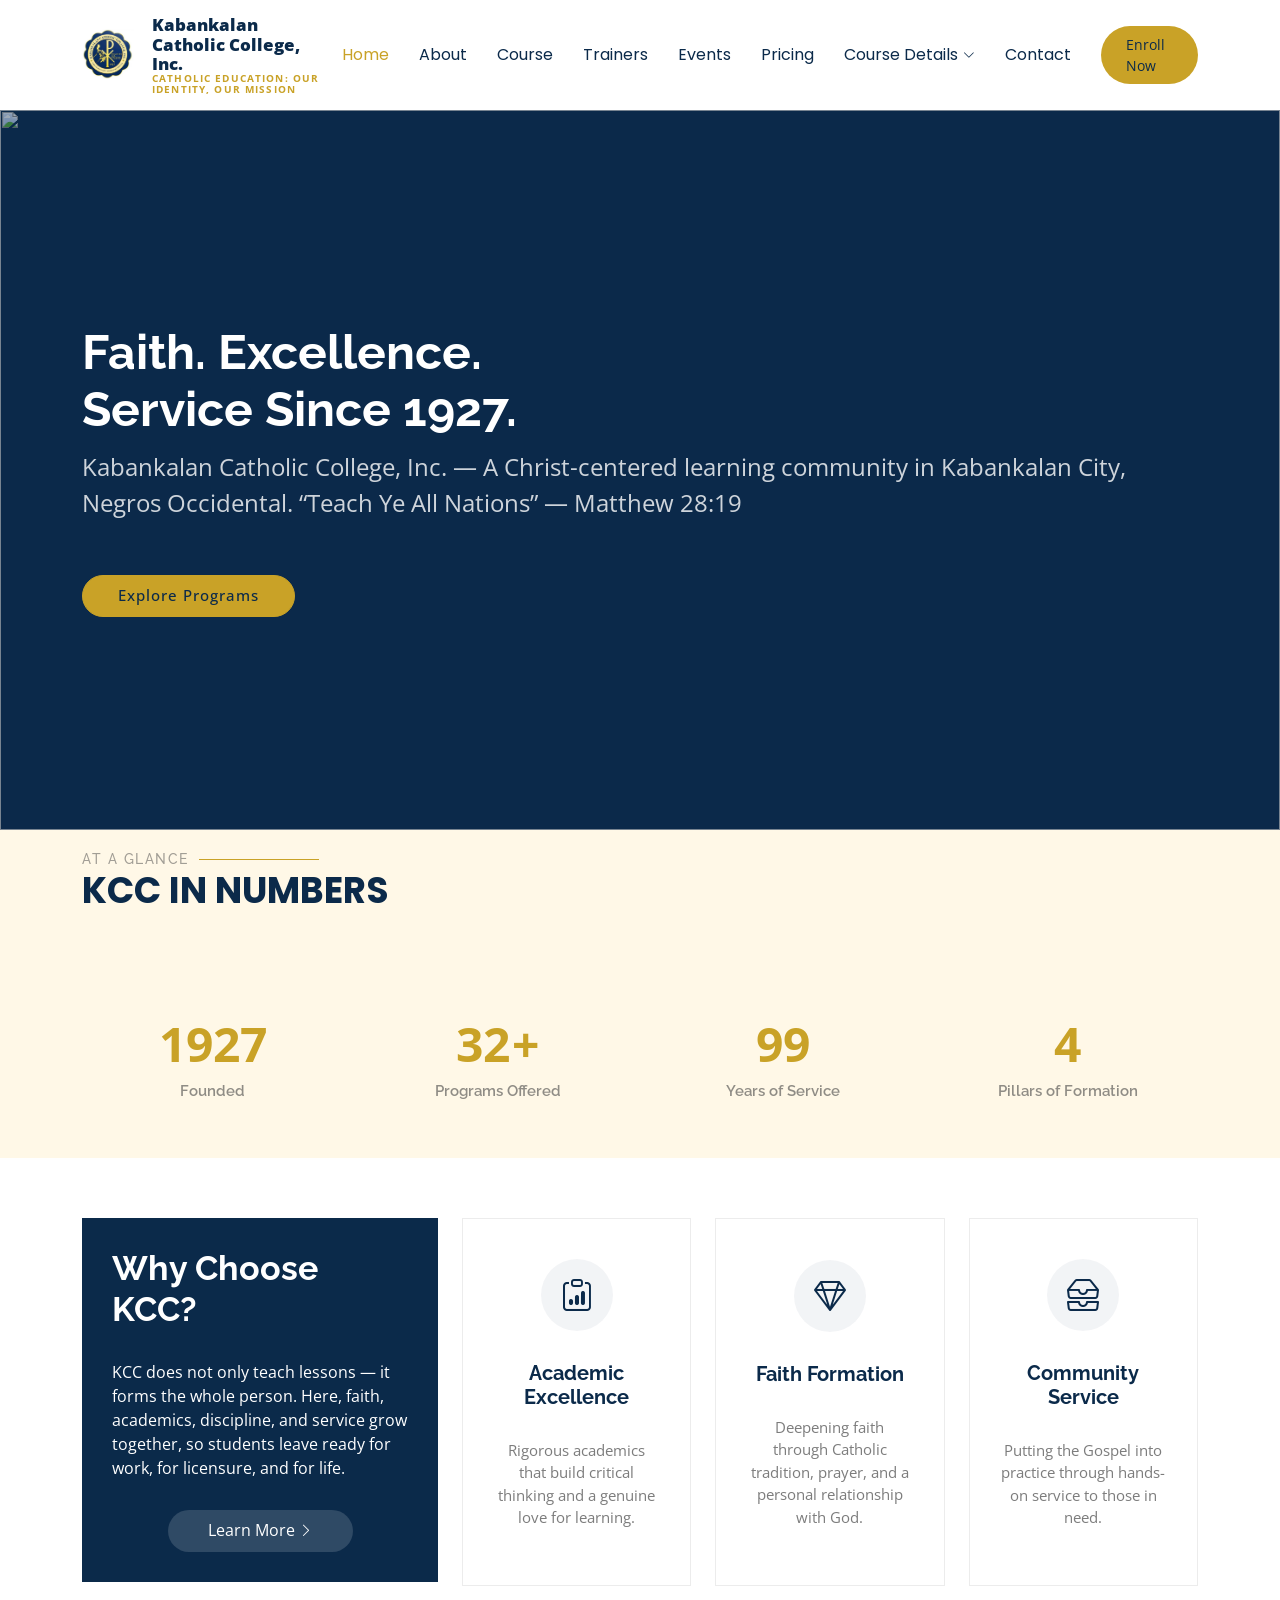
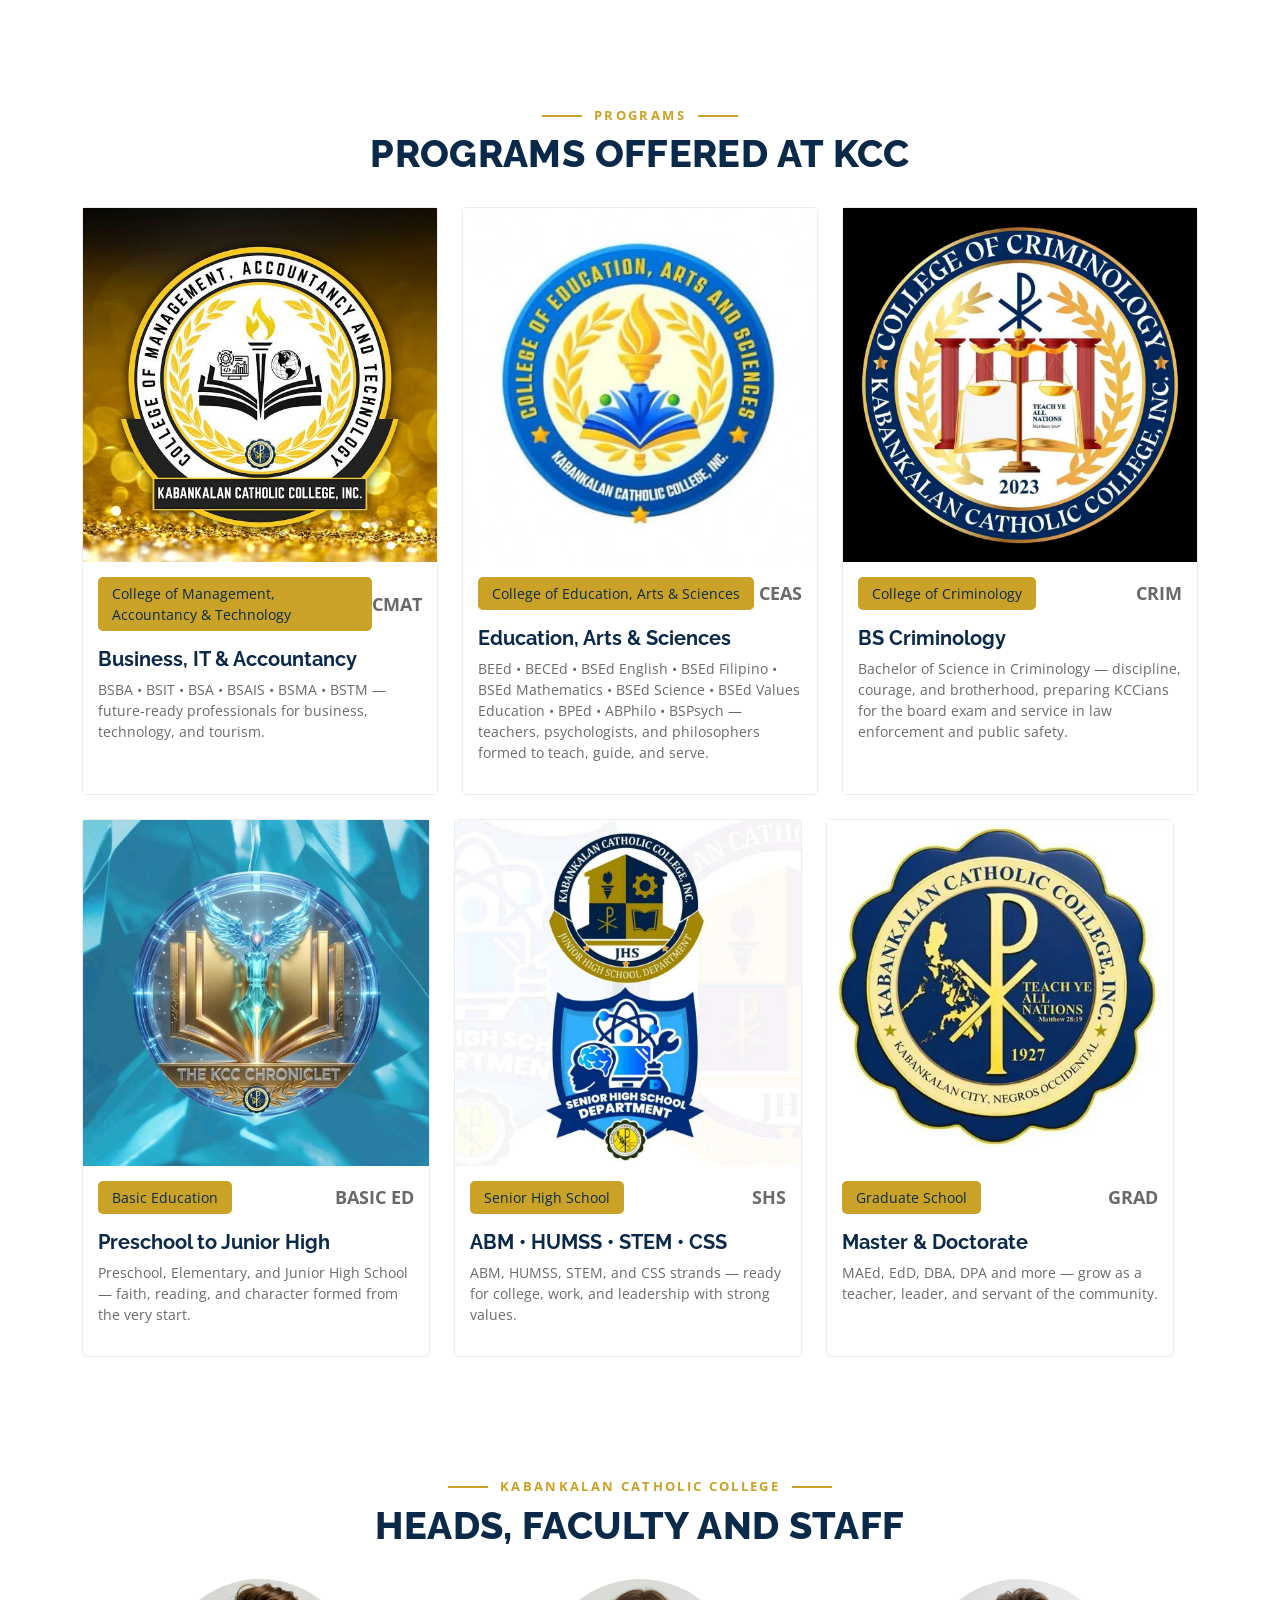
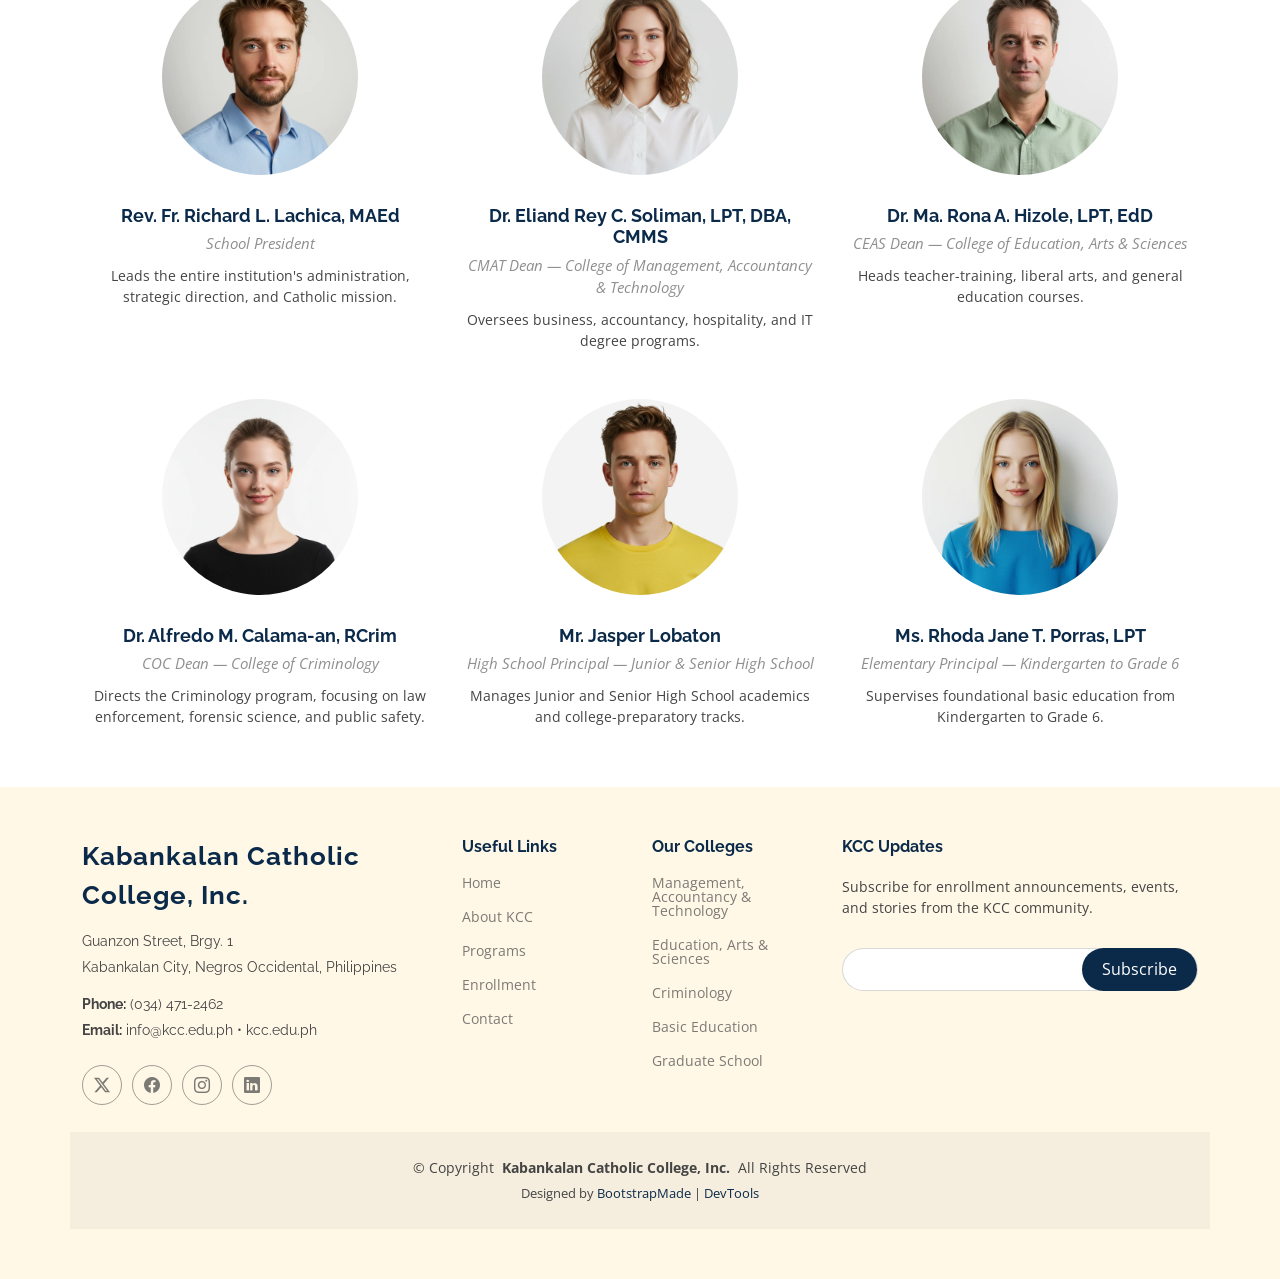
==== commit 6511e726: "Favicon v8 only, no other changes" ====
--- a/index.html
+++ b/index.html
@@ -11,8 +11,8 @@
   <meta name="keywords" content="Kabankalan Catholic College, KCC, Kabankalan, Catholic education, BSIT, BSBA, Criminology, Education">
 
   <!-- Favicons -->
-  <link href="assets/img/favicon.png?v=6" rel="icon">
-  <link href="assets/img/apple-touch-icon.png?v=6" rel="apple-touch-icon">
+  <link href="assets/img/favicon.png?v=8" rel="icon">
+  <link href="assets/img/apple-touch-icon.png?v=8" rel="apple-touch-icon">
 
   <!-- Fonts -->
   <link href="https://fonts.googleapis.com" rel="preconnect">
@@ -336,86 +336,124 @@
 
     
 
-    <!-- Trainers Section - HEADS, NO PHOTOS, NAME CARDS ONLY -->
-    <style>
-      .kcc-head-card{background:#fff;border:1px solid #eee;border-radius:14px;padding:28px 22px;text-align:center;box-shadow:0 4px 16px rgba(0,0,0,.05);height:100%;transition:transform .2s}
-      .kcc-head-card:hover{transform:translateY(-3px)}
-      .kcc-head-card.gold{border-top:4px solid #d4a017}
-      .kcc-head-card.navy{border-top:4px solid #0a1a3a}
-      .kcc-initial{width:64px;height:64px;border-radius:50%;display:flex;align-items:center;justify-content:center;font-weight:900;font-size:20px;margin:0 auto 16px;letter-spacing:.5px}
-      .kcc-initial.navy-bg{background:#0a1a3a;color:#d4a017}
-      .kcc-initial.gold-bg{background:#d4a017;color:#0a1a3a}
-      .kcc-role{display:inline-block;font-size:11px;font-weight:800;letter-spacing:.5px;padding:6px 12px;border-radius:20px;text-transform:uppercase}
-      .kcc-role.gold-badge{background:#fff3cd;color:#7a5a00}
-      .kcc-role.navy-badge{background:#eef2ff;color:#0a1a3a}
-      .kcc-head-card h4{font-size:18px;color:#0a1a3a;margin:14px 0 6px;line-height:1.35}
-      .kcc-head-card p{font-size:13.5px;line-height:1.6;color:#666;margin:0}
-      .kcc-divider{width:44px;height:3px;background:#d4a017;margin:12px auto 0;border-radius:2px}
-    </style>
+    <!-- Trainers Section -->
     <section id="trainers" class="section trainers">
+      <!-- Title Bar on top, before the object - like an essay heading -->
       <div class="container kcc-titlebar" data-aos="fade-up">
         <p class="kcc-eyebrow">KABANKALAN CATHOLIC COLLEGE</p>
         <h2>Heads, Faculty and Staff</h2>
-        <p style="color:#777;font-size:14px;margin:10px 0 0;">Leadership guided by faith, service, and academic excellence.</p>
-      </div>
+      </div>
+
       <div class="container">
-        <div class="row gy-4">
-          <div class="col-lg-4 col-md-6" data-aos="fade-up" data-aos-delay="100">
-            <div class="kcc-head-card navy">
-              <div class="kcc-initial navy-bg">RL</div>
-              <span class="kcc-role gold-badge">School President</span>
+
+        <div class="row gy-5">
+
+          <div class="col-lg-4 col-md-6 member" data-aos="fade-up" data-aos-delay="100">
+            <div class="member-img">
+              <img src="assets/img/person/person-m-7.webp" class="img-fluid" alt="">
+              <div class="social">
+                <a href="#"><i class="bi bi-twitter-x"></i></a>
+                <a href="#"><i class="bi bi-facebook"></i></a>
+                <a href="#"><i class="bi bi-instagram"></i></a>
+                <a href="#"><i class="bi bi-linkedin"></i></a>
+              </div>
+            </div>
+            <div class="member-info text-center">
               <h4>Rev. Fr. Richard L. Lachica, MAEd</h4>
-              <div class="kcc-divider"></div>
-              <p style="margin-top:12px;">Leads the entire institution&apos;s administration, strategic direction, and Catholic mission.</p>
-            </div>
-          </div>
-          <div class="col-lg-4 col-md-6" data-aos="fade-up" data-aos-delay="200">
-            <div class="kcc-head-card gold">
-              <div class="kcc-initial gold-bg">ES</div>
-              <span class="kcc-role navy-badge">CMAT Dean</span>
+              <span>School President</span>
+              <p>Leads the entire institution's administration, strategic direction, and Catholic mission.</p>
+            </div>
+          </div><!-- End Team Member -->
+
+          <div class="col-lg-4 col-md-6 member" data-aos="fade-up" data-aos-delay="200">
+            <div class="member-img">
+              <img src="assets/img/person/person-f-8.webp" class="img-fluid" alt="">
+              <div class="social">
+                <a href="#"><i class="bi bi-twitter-x"></i></a>
+                <a href="#"><i class="bi bi-facebook"></i></a>
+                <a href="#"><i class="bi bi-instagram"></i></a>
+                <a href="#"><i class="bi bi-linkedin"></i></a>
+              </div>
+            </div>
+            <div class="member-info text-center">
               <h4>Dr. Eliand Rey C. Soliman, LPT, DBA, CMMS</h4>
-              <div class="kcc-divider"></div>
-              <p style="margin-top:12px;">CMAT Dean &mdash; College of Management, Accountancy &amp; Technology. Oversees business, accountancy, hospitality, and IT degree programs.</p>
-            </div>
-          </div>
-          <div class="col-lg-4 col-md-6" data-aos="fade-up" data-aos-delay="300">
-            <div class="kcc-head-card navy">
-              <div class="kcc-initial navy-bg">MH</div>
-              <span class="kcc-role gold-badge">CEAS Dean</span>
+              <span>CMAT Dean — College of Management, Accountancy & Technology</span>
+              <p>Oversees business, accountancy, hospitality, and IT degree programs.</p>
+            </div>
+          </div><!-- End Team Member -->
+
+          <div class="col-lg-4 col-md-6 member" data-aos="fade-up" data-aos-delay="300">
+            <div class="member-img">
+              <img src="assets/img/person/person-m-6.webp" class="img-fluid" alt="">
+              <div class="social">
+                <a href="#"><i class="bi bi-twitter-x"></i></a>
+                <a href="#"><i class="bi bi-facebook"></i></a>
+                <a href="#"><i class="bi bi-instagram"></i></a>
+                <a href="#"><i class="bi bi-linkedin"></i></a>
+              </div>
+            </div>
+            <div class="member-info text-center">
               <h4>Dr. Ma. Rona A. Hizole, LPT, EdD</h4>
-              <div class="kcc-divider"></div>
-              <p style="margin-top:12px;">CEAS Dean &mdash; College of Education, Arts &amp; Sciences. Heads teacher-training, liberal arts, and general education courses.</p>
-            </div>
-          </div>
-          <div class="col-lg-4 col-md-6" data-aos="fade-up" data-aos-delay="400">
-            <div class="kcc-head-card gold">
-              <div class="kcc-initial gold-bg">AC</div>
-              <span class="kcc-role navy-badge">COC Dean</span>
+              <span>CEAS Dean — College of Education, Arts & Sciences</span>
+              <p>Heads teacher-training, liberal arts, and general education courses.</p>
+            </div>
+          </div><!-- End Team Member -->
+
+          <div class="col-lg-4 col-md-6 member" data-aos="fade-up" data-aos-delay="400">
+            <div class="member-img">
+              <img src="assets/img/person/person-f-4.webp" class="img-fluid" alt="">
+              <div class="social">
+                <a href="#"><i class="bi bi-twitter-x"></i></a>
+                <a href="#"><i class="bi bi-facebook"></i></a>
+                <a href="#"><i class="bi bi-instagram"></i></a>
+                <a href="#"><i class="bi bi-linkedin"></i></a>
+              </div>
+            </div>
+            <div class="member-info text-center">
               <h4>Dr. Alfredo M. Calama-an, RCrim</h4>
-              <div class="kcc-divider"></div>
-              <p style="margin-top:12px;">COC Dean &mdash; College of Criminology. Directs the Criminology program, focusing on law enforcement, forensic science, and public safety.</p>
-            </div>
-          </div>
-          <div class="col-lg-4 col-md-6" data-aos="fade-up" data-aos-delay="500">
-            <div class="kcc-head-card navy">
-              <div class="kcc-initial navy-bg">JL</div>
-              <span class="kcc-role gold-badge">High School Principal</span>
+              <span>COC Dean — College of Criminology</span>
+              <p>Directs the Criminology program, focusing on law enforcement, forensic science, and public safety.</p>
+            </div>
+          </div><!-- End Team Member -->
+
+          <div class="col-lg-4 col-md-6 member" data-aos="fade-up" data-aos-delay="500">
+            <div class="member-img">
+              <img src="assets/img/person/person-m-12.webp" class="img-fluid" alt="">
+              <div class="social">
+                <a href="#"><i class="bi bi-twitter-x"></i></a>
+                <a href="#"><i class="bi bi-facebook"></i></a>
+                <a href="#"><i class="bi bi-instagram"></i></a>
+                <a href="#"><i class="bi bi-linkedin"></i></a>
+              </div>
+            </div>
+            <div class="member-info text-center">
               <h4>Mr. Jasper Lobaton</h4>
-              <div class="kcc-divider"></div>
-              <p style="margin-top:12px;">High School Principal &mdash; Junior &amp; Senior High School. Manages Junior and Senior High School academics and college-preparatory tracks.</p>
-            </div>
-          </div>
-          <div class="col-lg-4 col-md-6" data-aos="fade-up" data-aos-delay="600">
-            <div class="kcc-head-card gold">
-              <div class="kcc-initial gold-bg">RP</div>
-              <span class="kcc-role navy-badge">Elementary Principal</span>
+              <span>High School Principal — Junior & Senior High School</span>
+              <p>Manages Junior and Senior High School academics and college-preparatory tracks.</p>
+            </div>
+          </div><!-- End Team Member -->
+
+          <div class="col-lg-4 col-md-6 member" data-aos="fade-up" data-aos-delay="600">
+            <div class="member-img">
+              <img src="assets/img/person/person-f-9.webp" class="img-fluid" alt="">
+              <div class="social">
+                <a href="#"><i class="bi bi-twitter-x"></i></a>
+                <a href="#"><i class="bi bi-facebook"></i></a>
+                <a href="#"><i class="bi bi-instagram"></i></a>
+                <a href="#"><i class="bi bi-linkedin"></i></a>
+              </div>
+            </div>
+            <div class="member-info text-center">
               <h4>Ms. Rhoda Jane T. Porras, LPT</h4>
-              <div class="kcc-divider"></div>
-              <p style="margin-top:12px;">Elementary Principal &mdash; Kindergarten to Grade 6. Supervises foundational basic education from Kindergarten to Grade 6.</p>
-            </div>
-          </div>
-        </div>
-      </div>
+              <span>Elementary Principal — Kindergarten to Grade 6</span>
+              <p>Supervises foundational basic education from Kindergarten to Grade 6.</p>
+            </div>
+          </div><!-- End Team Member -->
+
+        </div>
+
+      </div>
+
     </section><!-- /Trainers Section -->
 
   
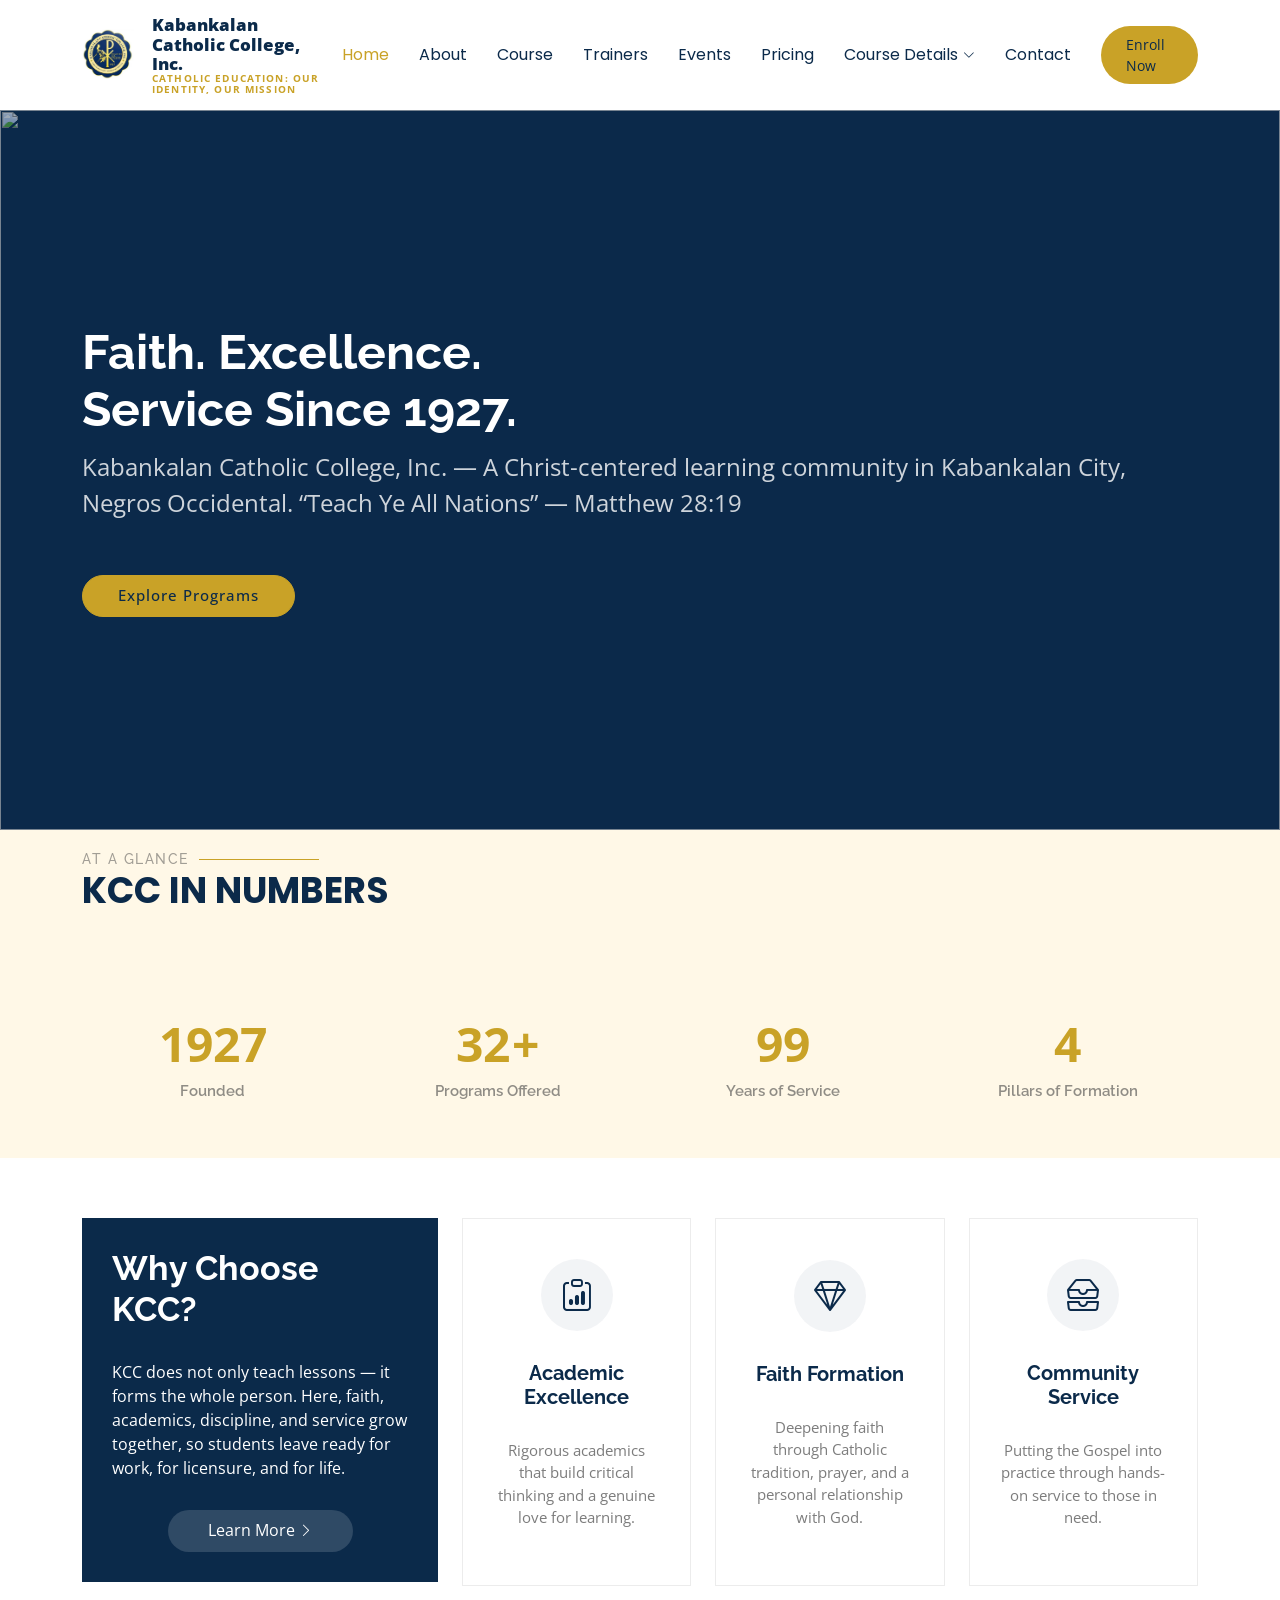
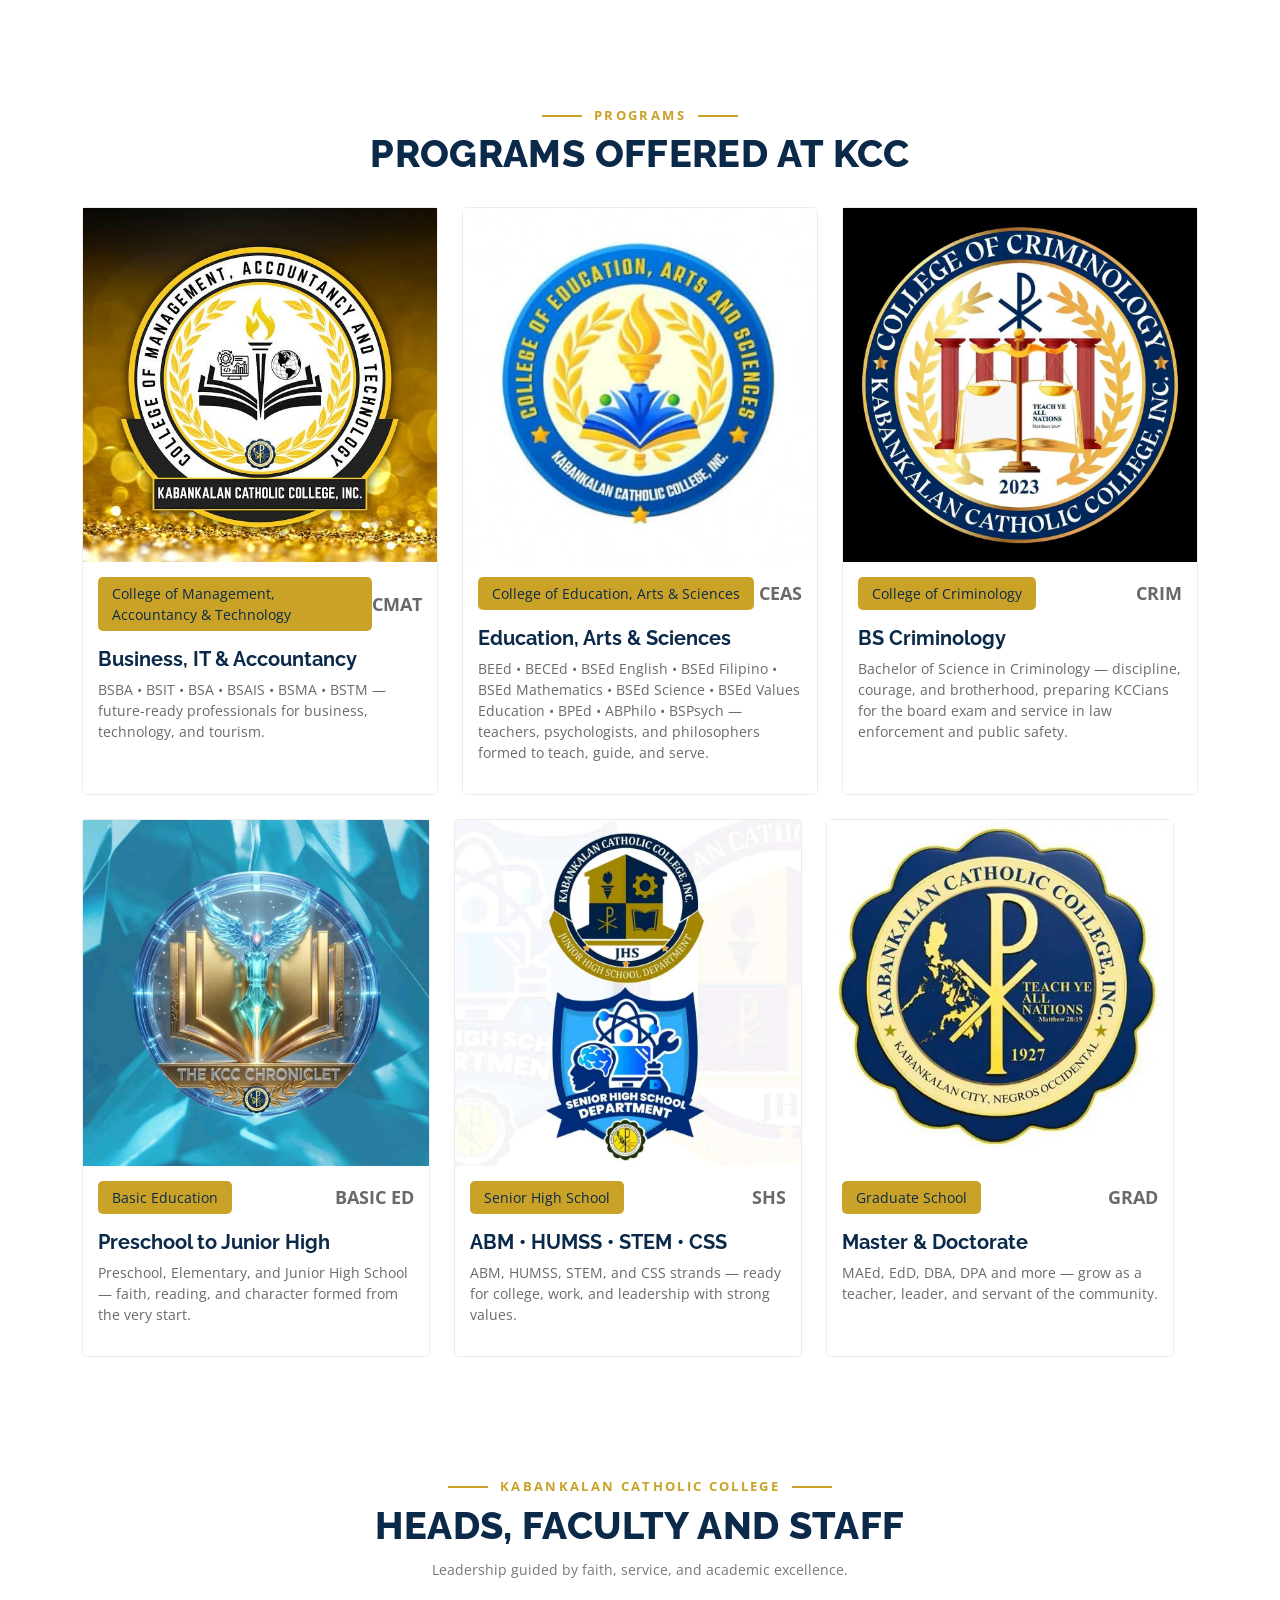
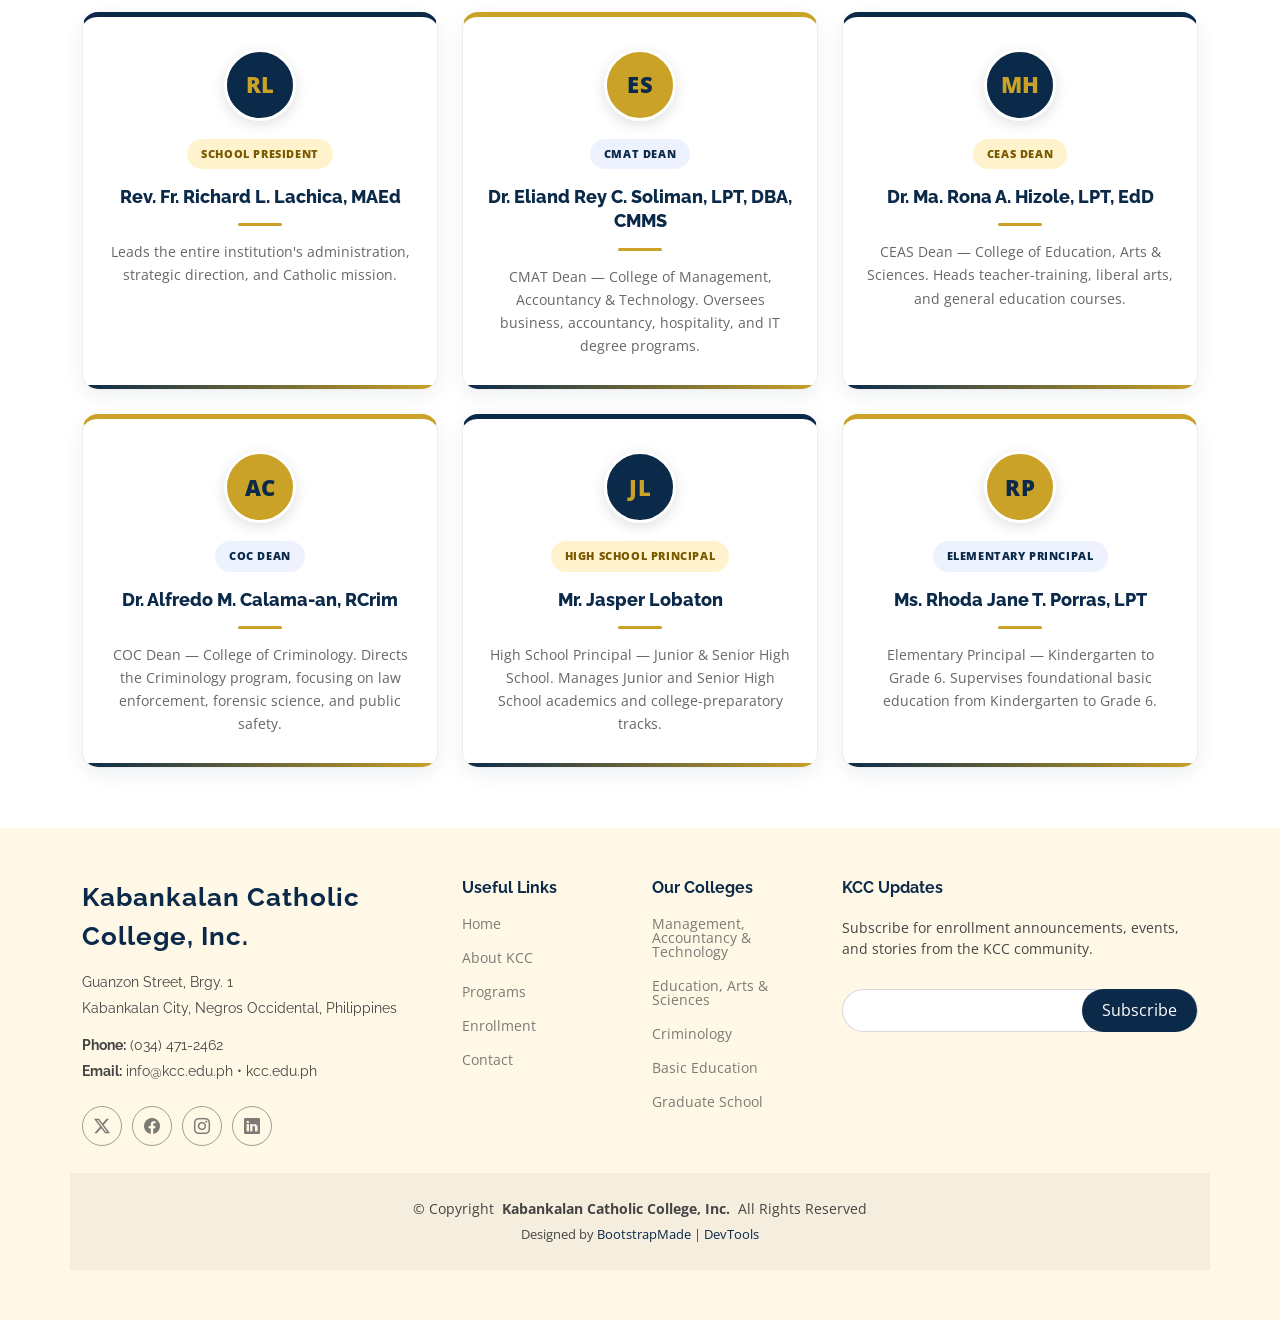
==== commit 17ffb337: "Heads section text-only design, no photos" ====
--- a/index.html
+++ b/index.html
@@ -336,124 +336,97 @@
 
     
 
-    <!-- Trainers Section -->
+    <!-- Trainers Section - HEADS, NO PHOTOS, TEXT + DESIGN ONLY -->
     <section id="trainers" class="section trainers">
-      <!-- Title Bar on top, before the object - like an essay heading -->
+      <style>
+        .kcc-head-card{background:#fff;border:1px solid #eee;border-radius:16px;padding:32px 24px;text-align:center;box-shadow:0 6px 20px rgba(11,42,74,.07);height:100%;transition:transform .2s;position:relative;overflow:hidden}
+        .kcc-head-card:hover{transform:translateY(-4px)}
+        .kcc-head-card.gold{border-top:5px solid #C9A227}
+        .kcc-head-card.navy{border-top:5px solid #0B2A4A}
+        .kcc-head-card::after{content:"";position:absolute;left:0;right:0;bottom:0;height:4px;background:linear-gradient(90deg,#0B2A4A,#C9A227)}
+        .kcc-initial{width:72px;height:72px;border-radius:50%;display:flex;align-items:center;justify-content:center;font-weight:900;font-size:22px;margin:0 auto 18px;letter-spacing:.5px;border:3px solid #fff;box-shadow:0 4px 14px rgba(0,0,0,.12)}
+        .kcc-initial.navy-bg{background:#0B2A4A;color:#C9A227}
+        .kcc-initial.gold-bg{background:#C9A227;color:#0B2A4A}
+        .kcc-role{display:inline-block;font-size:11px;font-weight:800;letter-spacing:.6px;padding:7px 14px;border-radius:20px;text-transform:uppercase}
+        .kcc-role.gold-badge{background:#FFF3CD;color:#7A5A00}
+        .kcc-role.navy-badge{background:#EEF2FF;color:#0B2A4A}
+        .kcc-head-card h4{font-size:18px;color:#0B2A4A;margin:16px 0 8px;line-height:1.35;font-weight:800}
+        .kcc-head-card p{font-size:14px;line-height:1.65;color:#666;margin:0}
+        .kcc-divider{width:44px;height:3px;background:#C9A227;margin:14px auto 0;border-radius:2px}
+        .kcc-eyebrow2{display:flex;align-items:center;justify-content:center;gap:12px;font-size:13px;font-weight:700;letter-spacing:.18em;text-transform:uppercase;color:#C9A227;margin:0 0 8px}
+        .kcc-eyebrow2::before,.kcc-eyebrow2::after{content:"";display:block;width:40px;height:2px;background:#C9A227}
+      </style>
       <div class="container kcc-titlebar" data-aos="fade-up">
-        <p class="kcc-eyebrow">KABANKALAN CATHOLIC COLLEGE</p>
+        <p class="kcc-eyebrow2">KABANKALAN CATHOLIC COLLEGE</p>
         <h2>Heads, Faculty and Staff</h2>
+        <p style="color:#777;font-size:14px;margin:12px 0 0;">Leadership guided by faith, service, and academic excellence.</p>
       </div>
 
       <div class="container">
-
-        <div class="row gy-5">
-
-          <div class="col-lg-4 col-md-6 member" data-aos="fade-up" data-aos-delay="100">
-            <div class="member-img">
-              <img src="assets/img/person/person-m-7.webp" class="img-fluid" alt="">
-              <div class="social">
-                <a href="#"><i class="bi bi-twitter-x"></i></a>
-                <a href="#"><i class="bi bi-facebook"></i></a>
-                <a href="#"><i class="bi bi-instagram"></i></a>
-                <a href="#"><i class="bi bi-linkedin"></i></a>
-              </div>
-            </div>
-            <div class="member-info text-center">
+        <div class="row gy-4">
+
+          <div class="col-lg-4 col-md-6" data-aos="fade-up" data-aos-delay="100">
+            <div class="kcc-head-card navy">
+              <div class="kcc-initial navy-bg">RL</div>
+              <span class="kcc-role gold-badge">School President</span>
               <h4>Rev. Fr. Richard L. Lachica, MAEd</h4>
-              <span>School President</span>
-              <p>Leads the entire institution's administration, strategic direction, and Catholic mission.</p>
-            </div>
-          </div><!-- End Team Member -->
-
-          <div class="col-lg-4 col-md-6 member" data-aos="fade-up" data-aos-delay="200">
-            <div class="member-img">
-              <img src="assets/img/person/person-f-8.webp" class="img-fluid" alt="">
-              <div class="social">
-                <a href="#"><i class="bi bi-twitter-x"></i></a>
-                <a href="#"><i class="bi bi-facebook"></i></a>
-                <a href="#"><i class="bi bi-instagram"></i></a>
-                <a href="#"><i class="bi bi-linkedin"></i></a>
-              </div>
-            </div>
-            <div class="member-info text-center">
+              <div class="kcc-divider"></div>
+              <p style="margin-top:14px;">Leads the entire institution&apos;s administration, strategic direction, and Catholic mission.</p>
+            </div>
+          </div>
+
+          <div class="col-lg-4 col-md-6" data-aos="fade-up" data-aos-delay="200">
+            <div class="kcc-head-card gold">
+              <div class="kcc-initial gold-bg">ES</div>
+              <span class="kcc-role navy-badge">CMAT Dean</span>
               <h4>Dr. Eliand Rey C. Soliman, LPT, DBA, CMMS</h4>
-              <span>CMAT Dean — College of Management, Accountancy & Technology</span>
-              <p>Oversees business, accountancy, hospitality, and IT degree programs.</p>
-            </div>
-          </div><!-- End Team Member -->
-
-          <div class="col-lg-4 col-md-6 member" data-aos="fade-up" data-aos-delay="300">
-            <div class="member-img">
-              <img src="assets/img/person/person-m-6.webp" class="img-fluid" alt="">
-              <div class="social">
-                <a href="#"><i class="bi bi-twitter-x"></i></a>
-                <a href="#"><i class="bi bi-facebook"></i></a>
-                <a href="#"><i class="bi bi-instagram"></i></a>
-                <a href="#"><i class="bi bi-linkedin"></i></a>
-              </div>
-            </div>
-            <div class="member-info text-center">
+              <div class="kcc-divider"></div>
+              <p style="margin-top:14px;">CMAT Dean &mdash; College of Management, Accountancy &amp; Technology. Oversees business, accountancy, hospitality, and IT degree programs.</p>
+            </div>
+          </div>
+
+          <div class="col-lg-4 col-md-6" data-aos="fade-up" data-aos-delay="300">
+            <div class="kcc-head-card navy">
+              <div class="kcc-initial navy-bg">MH</div>
+              <span class="kcc-role gold-badge">CEAS Dean</span>
               <h4>Dr. Ma. Rona A. Hizole, LPT, EdD</h4>
-              <span>CEAS Dean — College of Education, Arts & Sciences</span>
-              <p>Heads teacher-training, liberal arts, and general education courses.</p>
-            </div>
-          </div><!-- End Team Member -->
-
-          <div class="col-lg-4 col-md-6 member" data-aos="fade-up" data-aos-delay="400">
-            <div class="member-img">
-              <img src="assets/img/person/person-f-4.webp" class="img-fluid" alt="">
-              <div class="social">
-                <a href="#"><i class="bi bi-twitter-x"></i></a>
-                <a href="#"><i class="bi bi-facebook"></i></a>
-                <a href="#"><i class="bi bi-instagram"></i></a>
-                <a href="#"><i class="bi bi-linkedin"></i></a>
-              </div>
-            </div>
-            <div class="member-info text-center">
+              <div class="kcc-divider"></div>
+              <p style="margin-top:14px;">CEAS Dean &mdash; College of Education, Arts &amp; Sciences. Heads teacher-training, liberal arts, and general education courses.</p>
+            </div>
+          </div>
+
+          <div class="col-lg-4 col-md-6" data-aos="fade-up" data-aos-delay="400">
+            <div class="kcc-head-card gold">
+              <div class="kcc-initial gold-bg">AC</div>
+              <span class="kcc-role navy-badge">COC Dean</span>
               <h4>Dr. Alfredo M. Calama-an, RCrim</h4>
-              <span>COC Dean — College of Criminology</span>
-              <p>Directs the Criminology program, focusing on law enforcement, forensic science, and public safety.</p>
-            </div>
-          </div><!-- End Team Member -->
-
-          <div class="col-lg-4 col-md-6 member" data-aos="fade-up" data-aos-delay="500">
-            <div class="member-img">
-              <img src="assets/img/person/person-m-12.webp" class="img-fluid" alt="">
-              <div class="social">
-                <a href="#"><i class="bi bi-twitter-x"></i></a>
-                <a href="#"><i class="bi bi-facebook"></i></a>
-                <a href="#"><i class="bi bi-instagram"></i></a>
-                <a href="#"><i class="bi bi-linkedin"></i></a>
-              </div>
-            </div>
-            <div class="member-info text-center">
+              <div class="kcc-divider"></div>
+              <p style="margin-top:14px;">COC Dean &mdash; College of Criminology. Directs the Criminology program, focusing on law enforcement, forensic science, and public safety.</p>
+            </div>
+          </div>
+
+          <div class="col-lg-4 col-md-6" data-aos="fade-up" data-aos-delay="500">
+            <div class="kcc-head-card navy">
+              <div class="kcc-initial navy-bg">JL</div>
+              <span class="kcc-role gold-badge">High School Principal</span>
               <h4>Mr. Jasper Lobaton</h4>
-              <span>High School Principal — Junior & Senior High School</span>
-              <p>Manages Junior and Senior High School academics and college-preparatory tracks.</p>
-            </div>
-          </div><!-- End Team Member -->
-
-          <div class="col-lg-4 col-md-6 member" data-aos="fade-up" data-aos-delay="600">
-            <div class="member-img">
-              <img src="assets/img/person/person-f-9.webp" class="img-fluid" alt="">
-              <div class="social">
-                <a href="#"><i class="bi bi-twitter-x"></i></a>
-                <a href="#"><i class="bi bi-facebook"></i></a>
-                <a href="#"><i class="bi bi-instagram"></i></a>
-                <a href="#"><i class="bi bi-linkedin"></i></a>
-              </div>
-            </div>
-            <div class="member-info text-center">
+              <div class="kcc-divider"></div>
+              <p style="margin-top:14px;">High School Principal &mdash; Junior &amp; Senior High School. Manages Junior and Senior High School academics and college-preparatory tracks.</p>
+            </div>
+          </div>
+
+          <div class="col-lg-4 col-md-6" data-aos="fade-up" data-aos-delay="600">
+            <div class="kcc-head-card gold">
+              <div class="kcc-initial gold-bg">RP</div>
+              <span class="kcc-role navy-badge">Elementary Principal</span>
               <h4>Ms. Rhoda Jane T. Porras, LPT</h4>
-              <span>Elementary Principal — Kindergarten to Grade 6</span>
-              <p>Supervises foundational basic education from Kindergarten to Grade 6.</p>
-            </div>
-          </div><!-- End Team Member -->
-
-        </div>
-
-      </div>
-
+              <div class="kcc-divider"></div>
+              <p style="margin-top:14px;">Elementary Principal &mdash; Kindergarten to Grade 6. Supervises foundational basic education from Kindergarten to Grade 6.</p>
+            </div>
+          </div>
+
+        </div>
+      </div>
     </section><!-- /Trainers Section -->
 
   
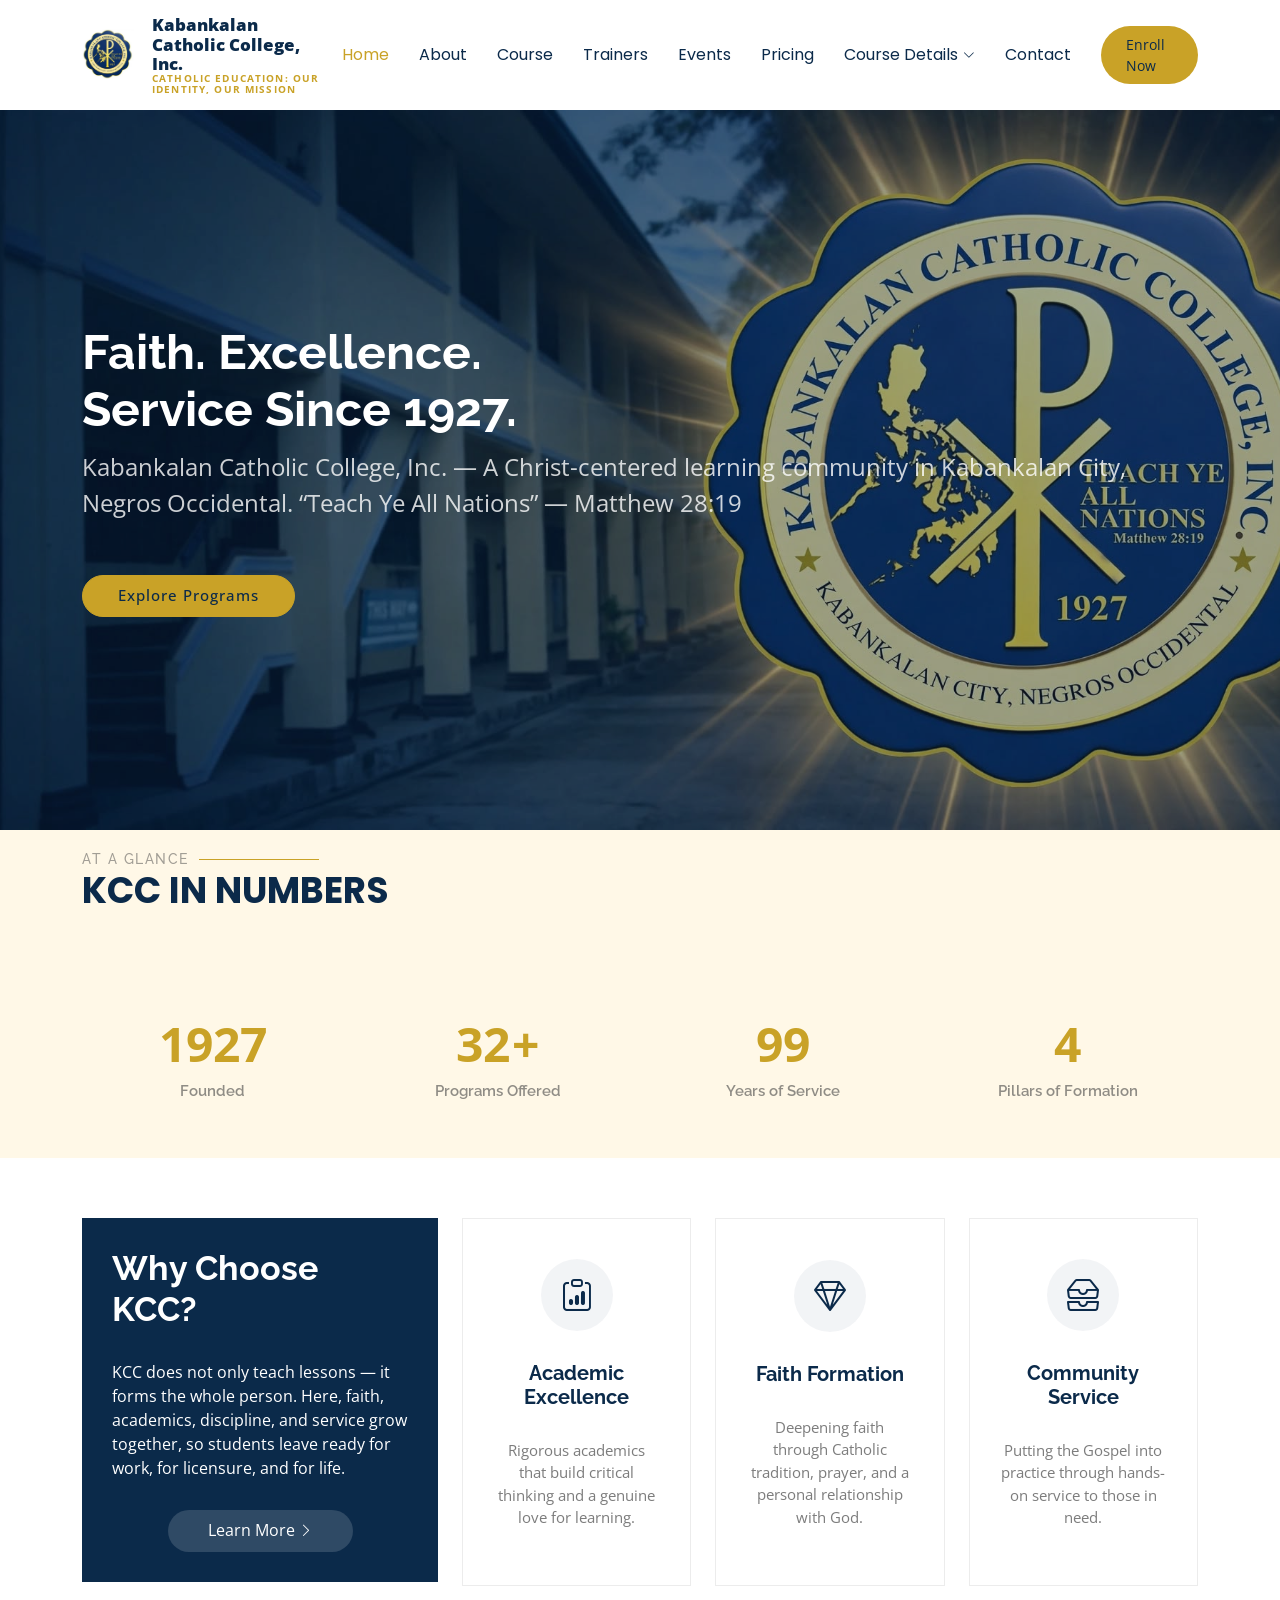
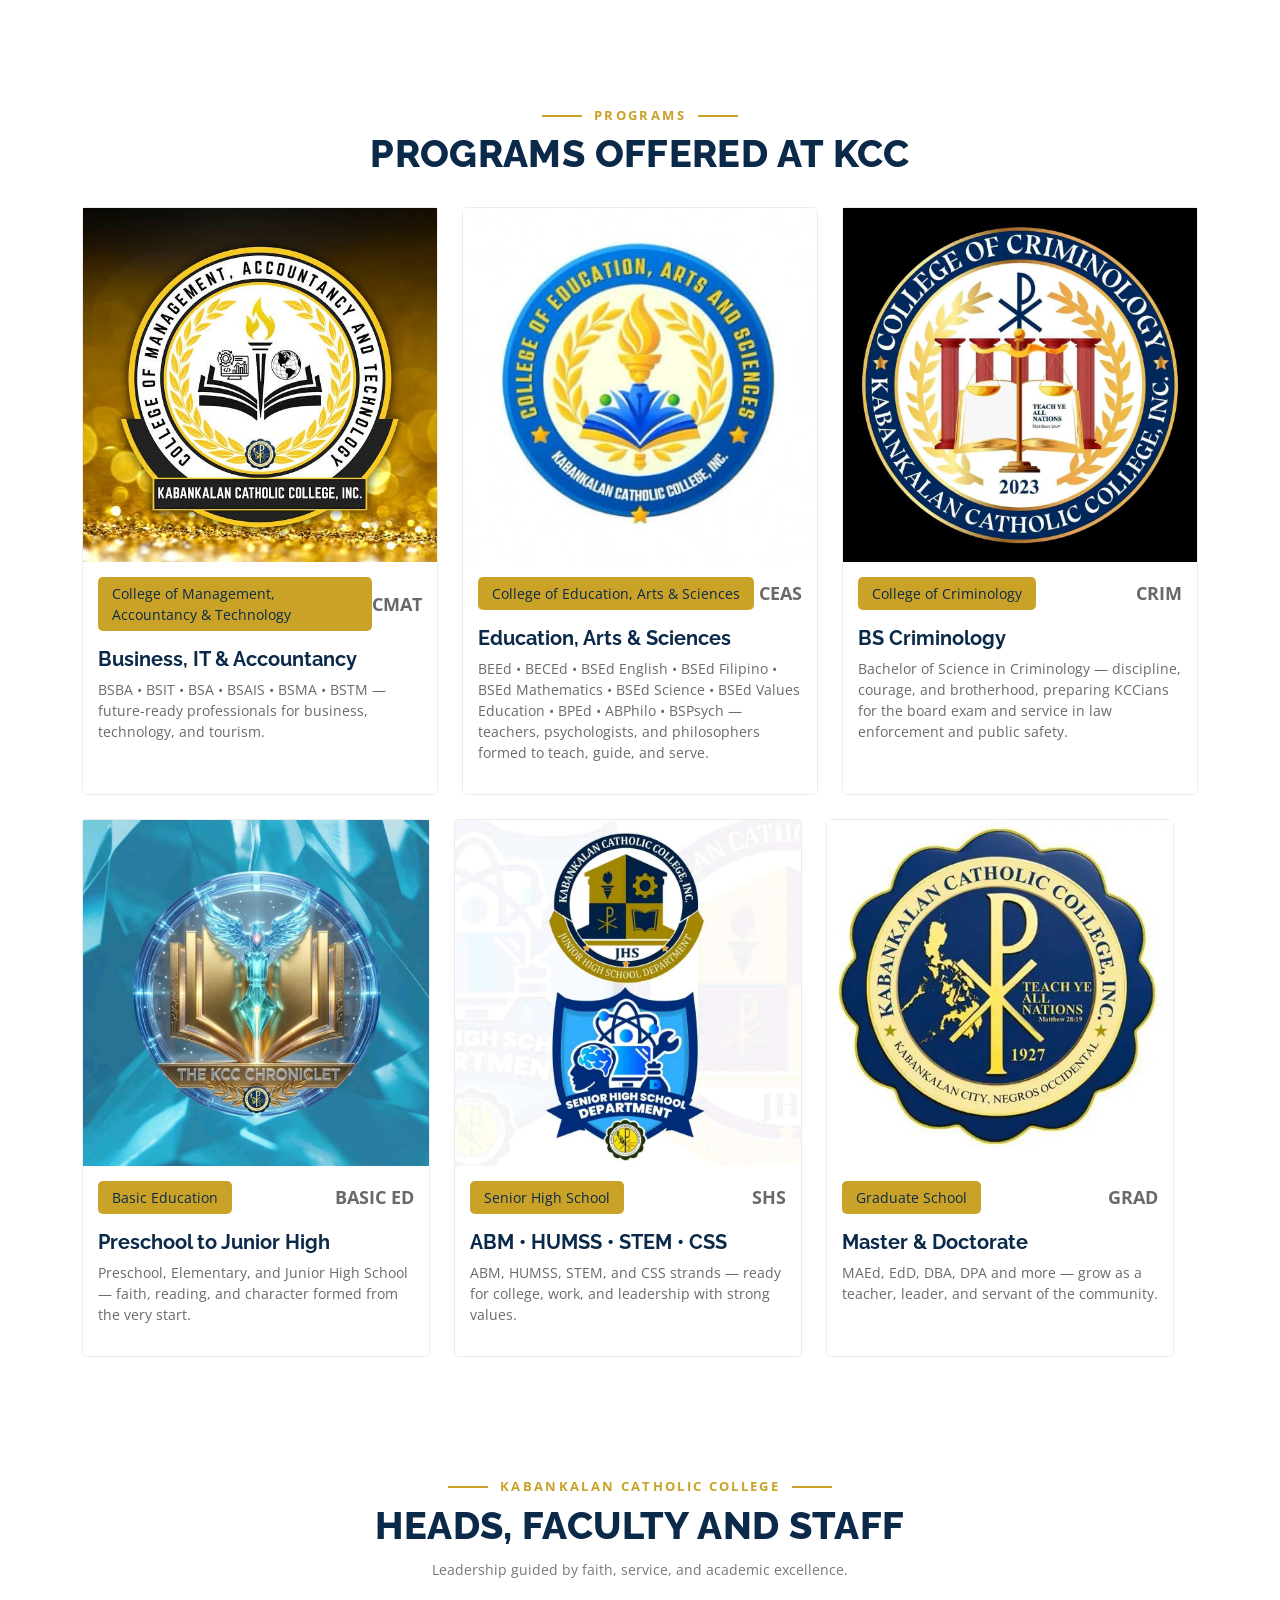
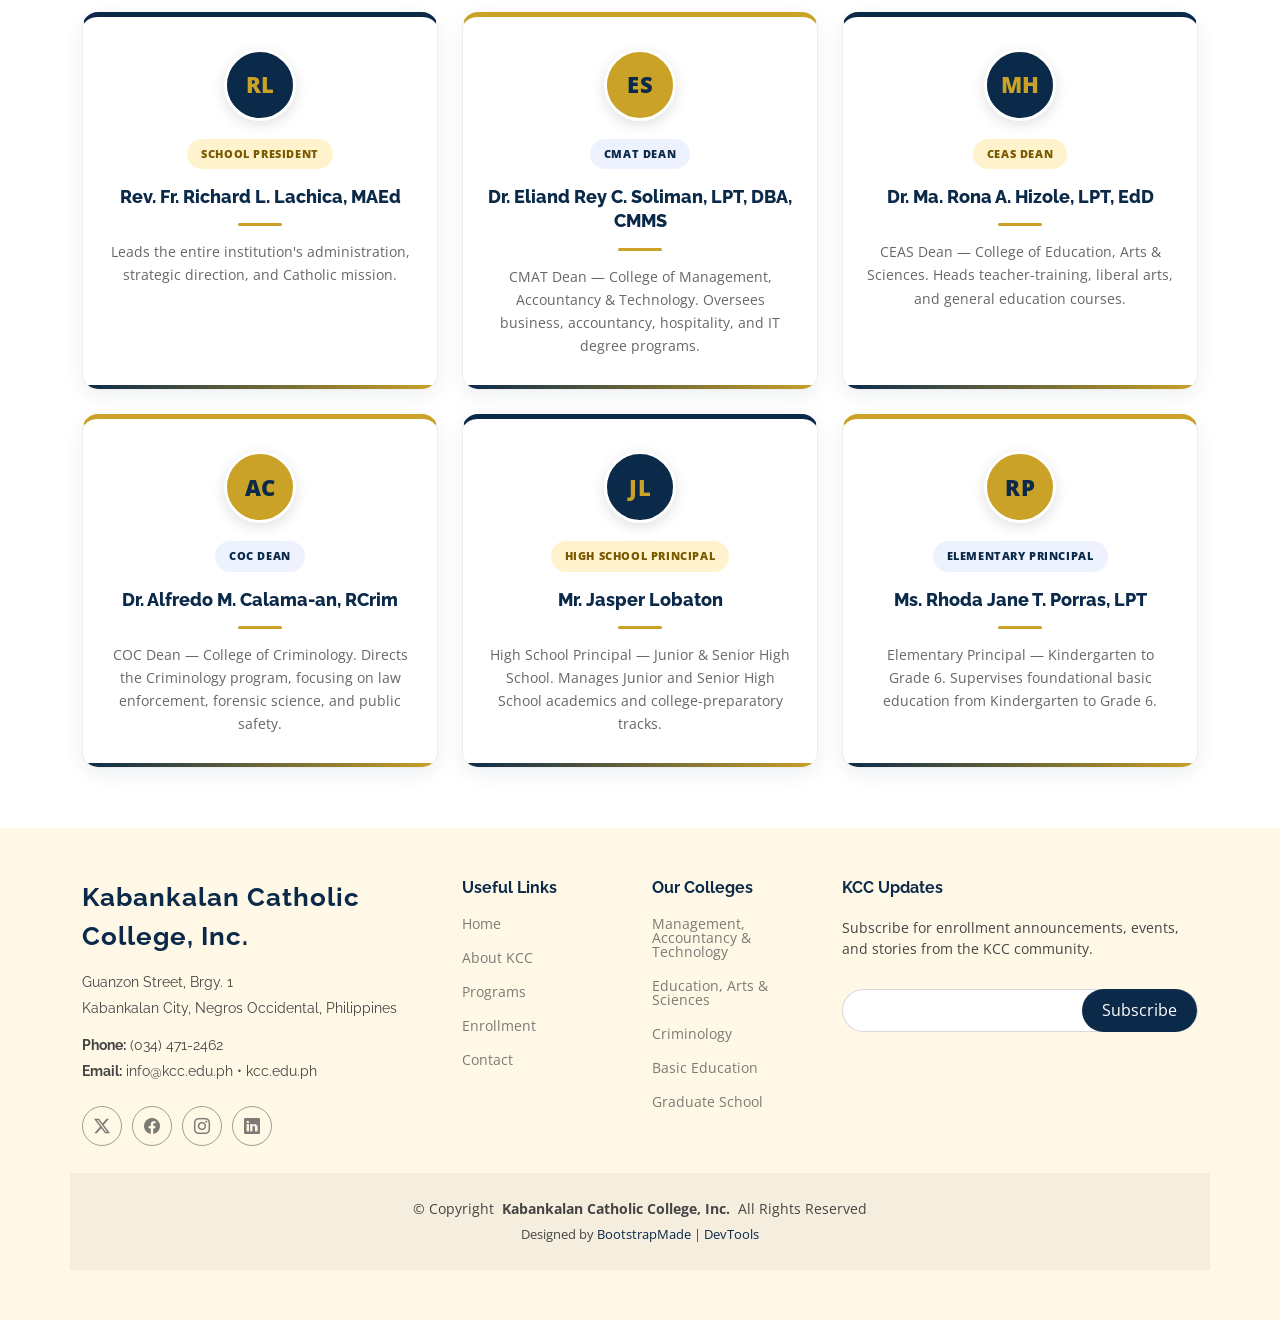
==== commit 8da90512: "Change hero background to KCC campus" ====
--- a/index.html
+++ b/index.html
@@ -88,7 +88,7 @@
     <!-- Hero Section -->
     <section id="hero" class="hero section dark-background">
 
-      <img src="...?v=2" alt="" data-aos="fade-in">
+      <img src="assets/img/hero-bg.jpg?v=2" alt="Kabankalan Catholic College campus with KCC seal" data-aos="fade-in">
       <div class="container">
         <h2 data-aos="fade-up" data-aos-delay="100">Faith. Excellence.<br>Service Since 1927.</h2>
         <p data-aos="fade-up" data-aos-delay="200">Kabankalan Catholic College, Inc. — A Christ-centered learning community in Kabankalan City, Negros Occidental. “Teach Ye All Nations” — Matthew 28:19</p>
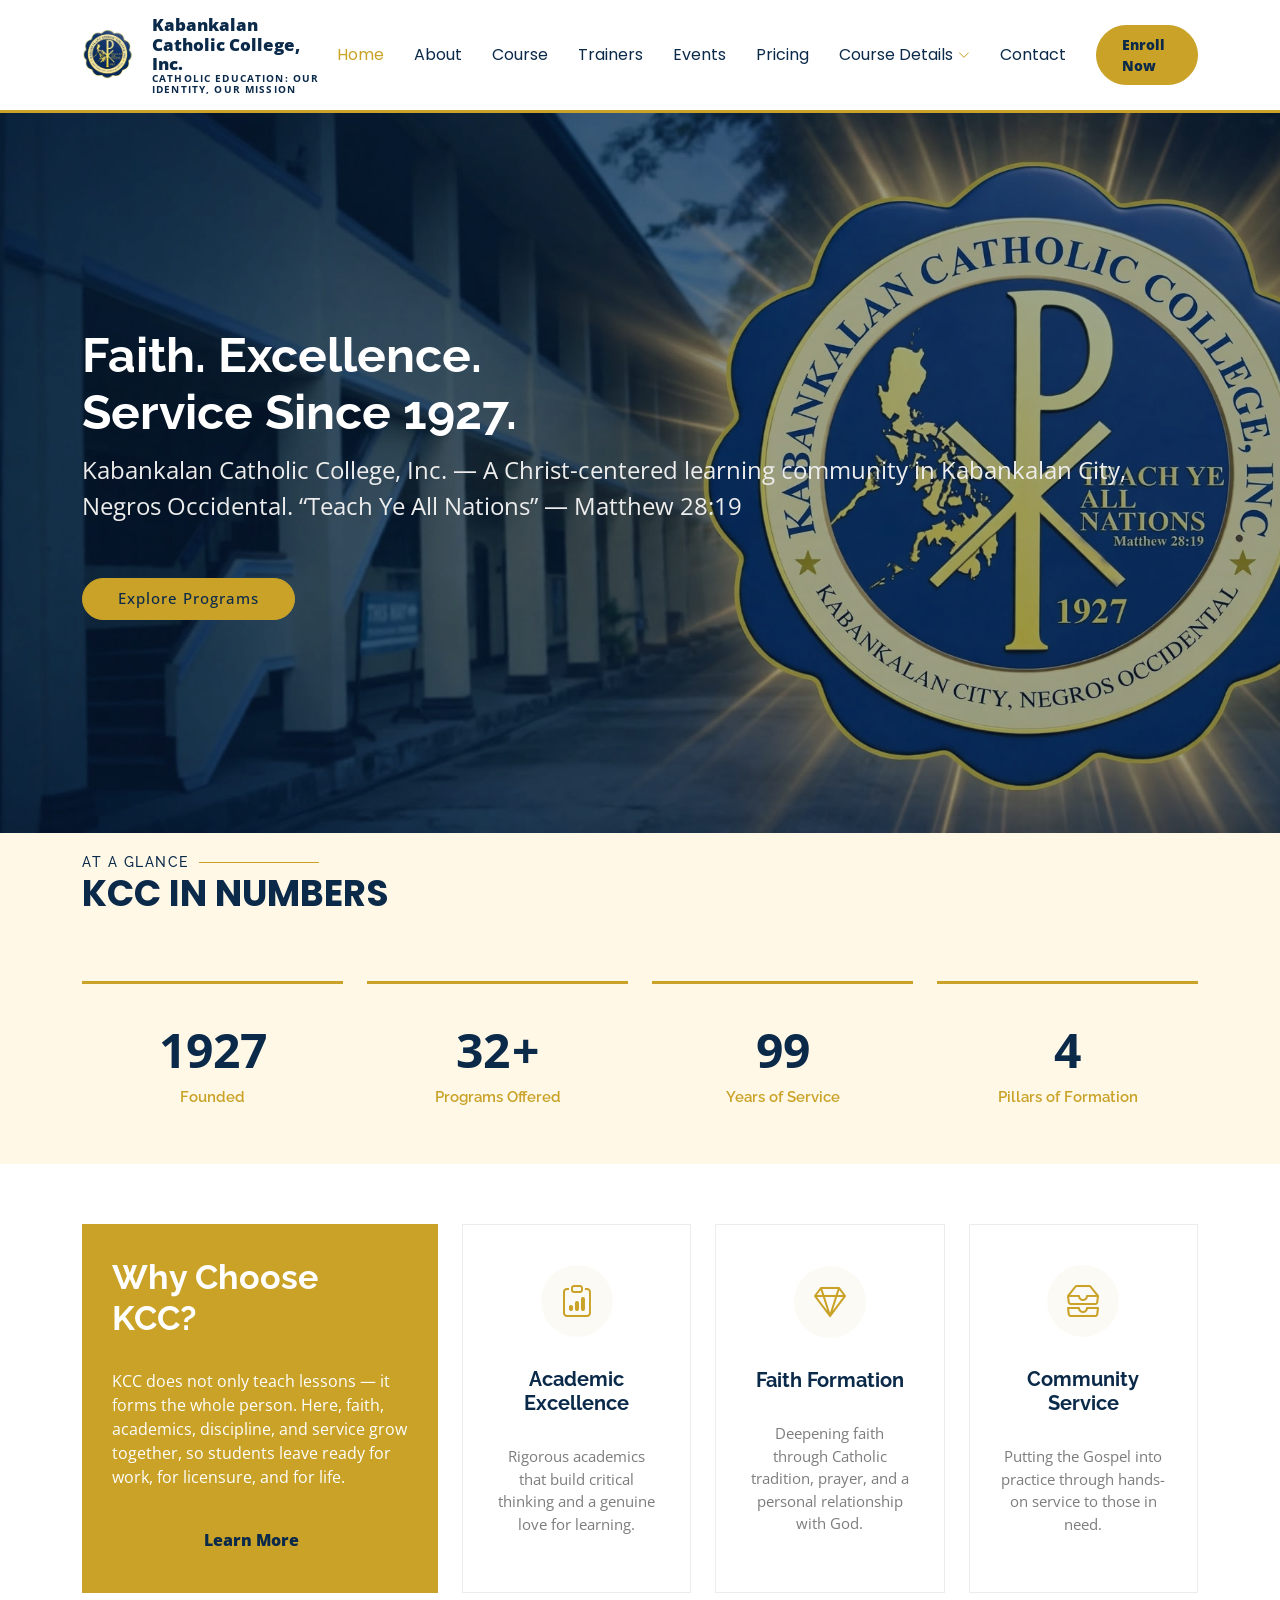
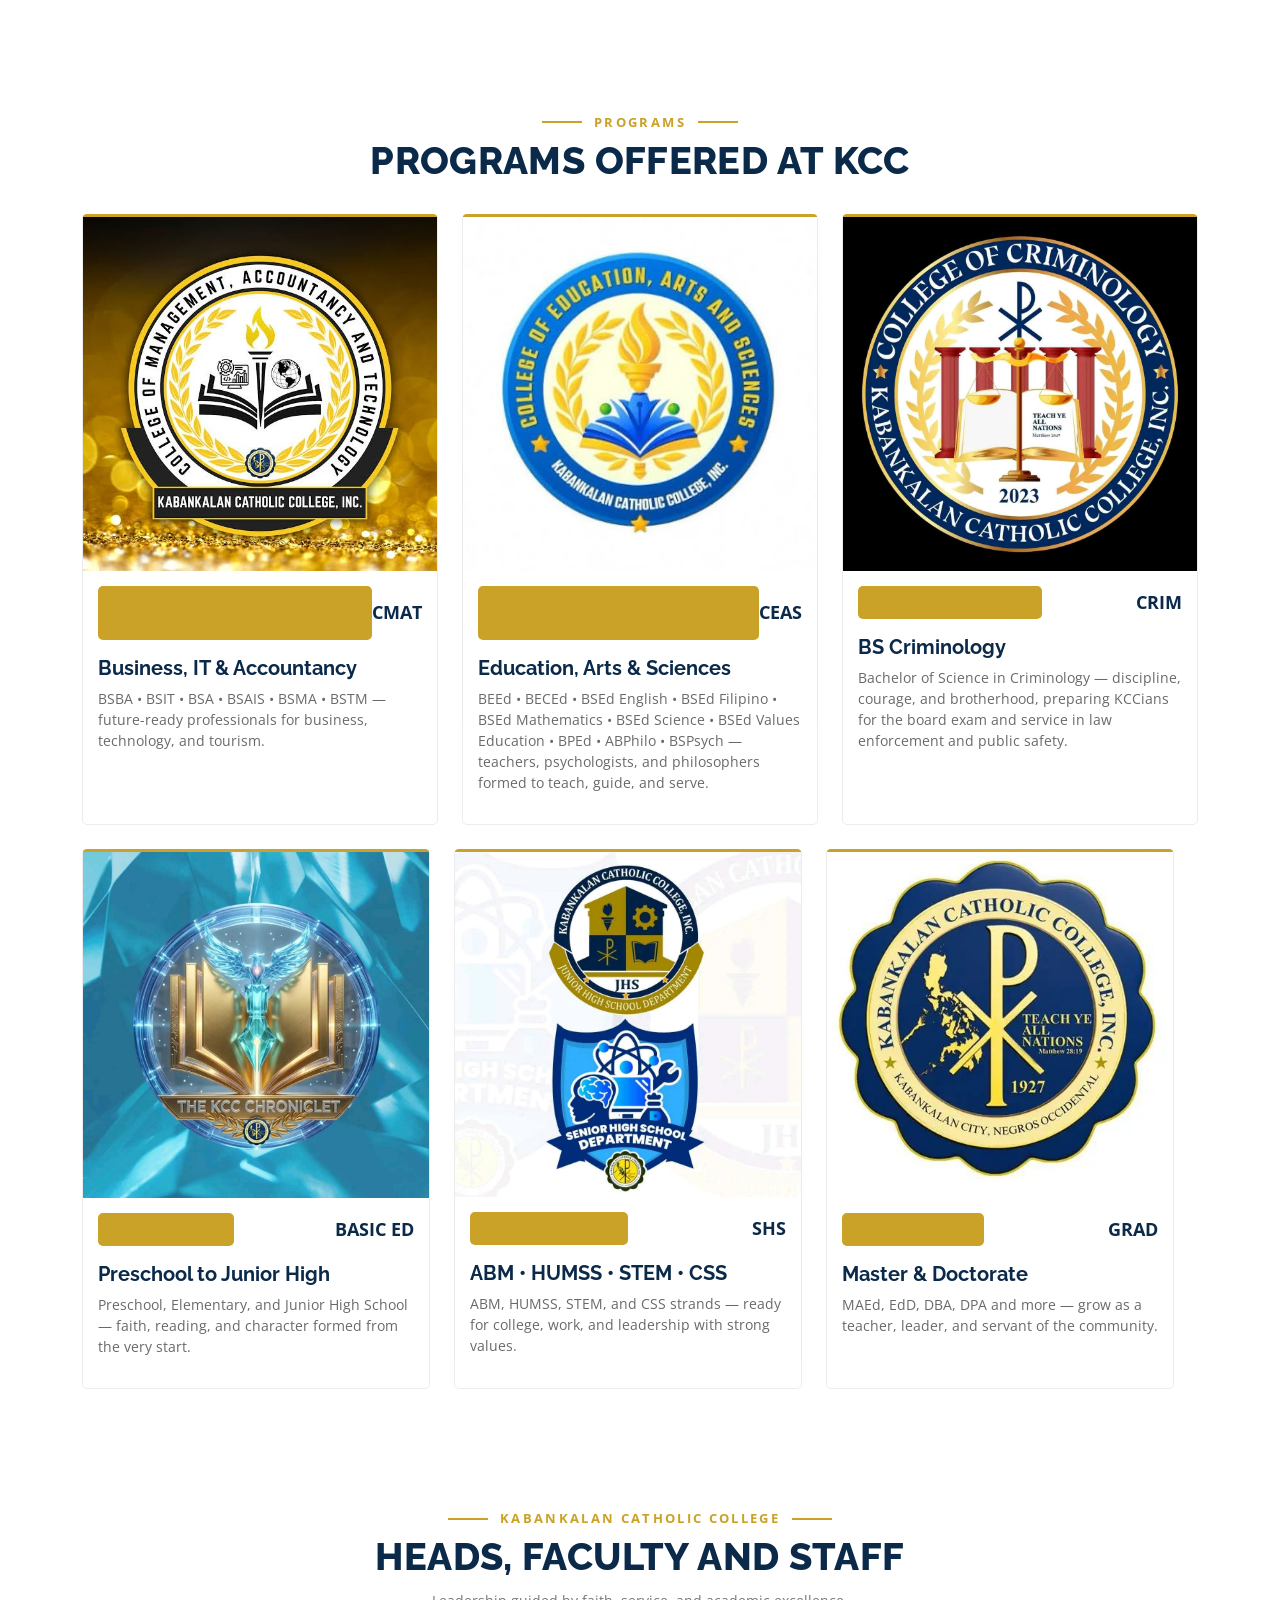
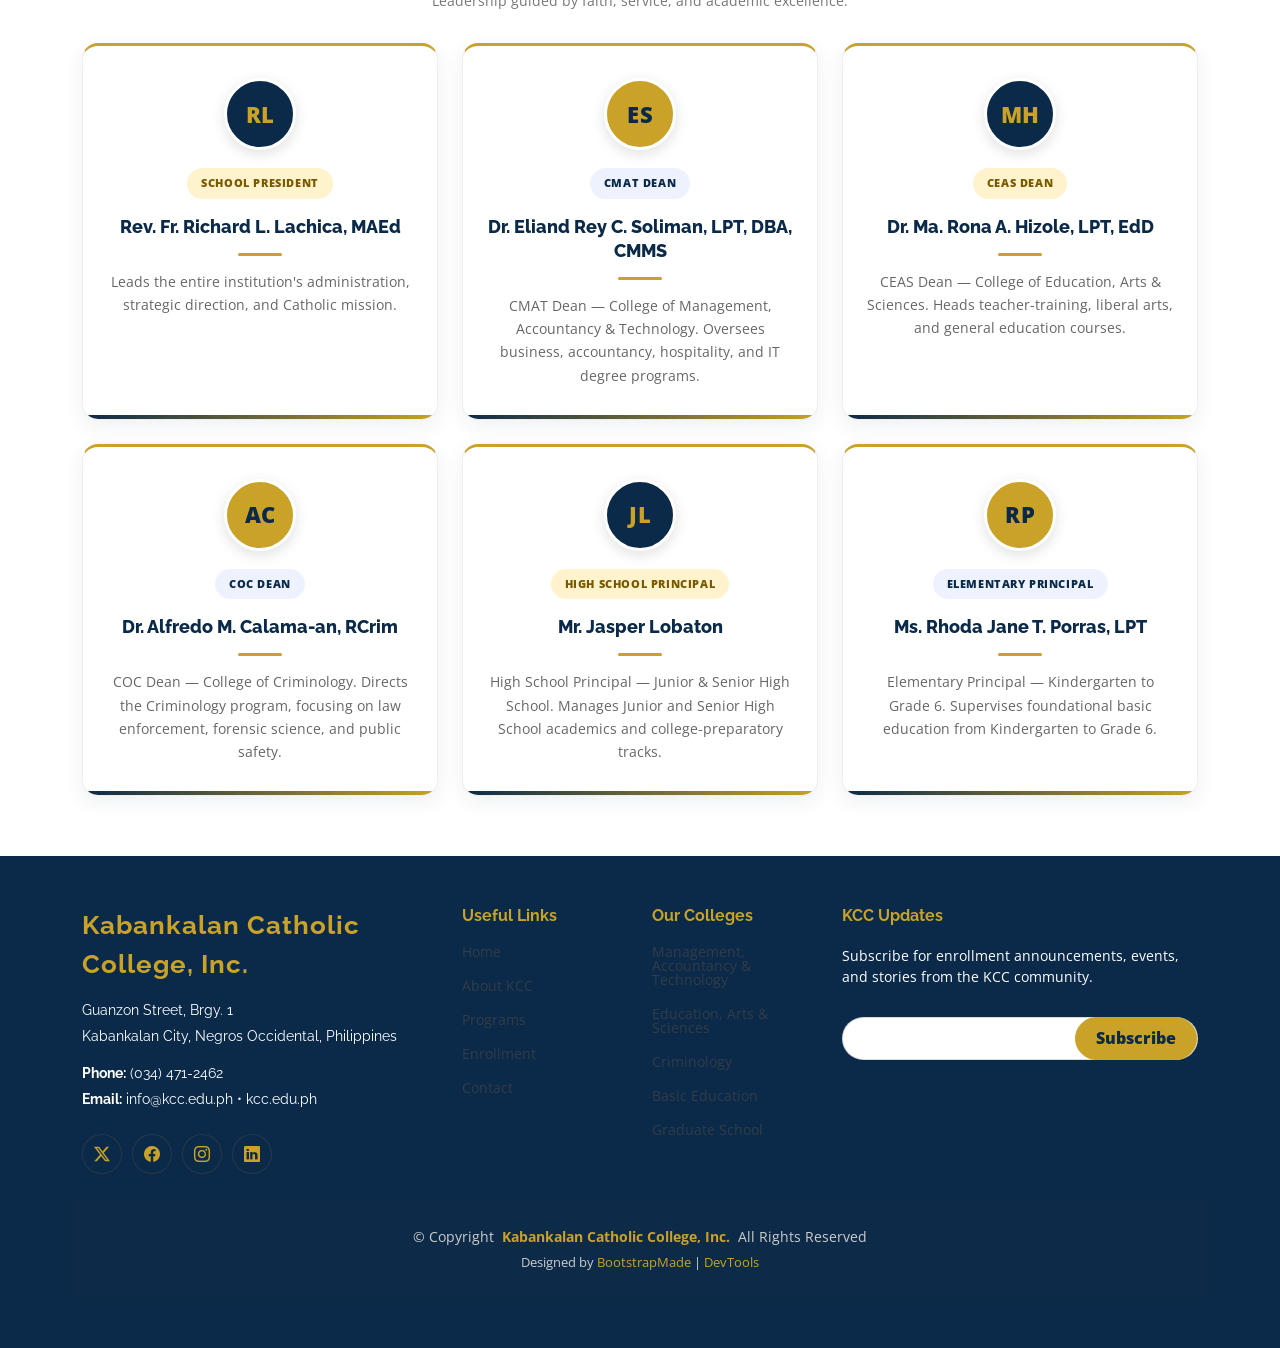
==== commit 2d4c9ff6: "KCC blue and gold theme on all pages" ====
--- a/index.html
+++ b/index.html
@@ -28,6 +28,51 @@
 
   <!-- Main CSS File -->
   <link href="assets/css/main.css" rel="stylesheet">
+
+<!-- KCC THEME - Blue & Gold to match KCC Seal -->
+<style>
+:root{
+  --kcc-navy:#0B2A4A; --kcc-navy2:#0E3560; --kcc-gold:#C9A227; --kcc-gold2:#E8C547;
+  --kcc-cream:#FFF8E1; --kcc-light:#F5F1DE;
+  --accent-color:#C9A227 !important; --heading-color:#0B2A4A !important;
+}
+body{color:#333}
+a{color:#0B2A4A} a:hover{color:#C9A227}
+h1,h2,h3,h4,h5,h6,.sitename{color:#0B2A4A}
+/* Header + nav */
+.header{background:#fff;border-bottom:3px solid #C9A227}
+.header .logo span,.kcc-logo-name{color:#0B2A4A !important}
+.kcc-logo-tag{color:#C9A227 !important}
+.navmenu a{color:#0B2A4A} .navmenu a:hover,.navmenu .active{color:#C9A227 !important}
+.btn-getstarted,.btn-get-started,.more-btn,.btn-primary,.email-form input[type="submit"]{background:#C9A227 !important;color:#0B2A4A !important;border:1px solid #C9A227 !important;font-weight:800}
+.btn-getstarted:hover,.btn-get-started:hover,.more-btn:hover{background:#0B2A4A !important;color:#C9A227 !important;border-color:#0B2A4A !important}
+/* Section titles / eyebrows */
+.section-title h2,.section-title p,.kcc-titlebar h2{color:#0B2A4A !important}
+.section-title h2::after,.section-title p::after{background:#C9A227 !important}
+.kcc-eyebrow,.kcc-eyebrow2{color:#C9A227 !important}
+/* Hero */
+.hero h2{color:#fff !important} .hero p{color:#EDEDED}
+.hero .btn-get-started{background:#C9A227;color:#0B2A4A}
+/* Cards / courses / events / trainers */
+.course-item,.card,.stats-item,.why-box,.kcc-head-card,.pricing-item,.service-item{border-top:3px solid #C9A227 !important}
+.course-item h3 a,.card-title a{color:#0B2A4A} .course-item h3 a:hover,.card-title a:hover{color:#C9A227}
+.price,.pricing-item h4,.stats-item span{color:#0B2A4A !important}
+.stats-item p,.course-item .category{color:#C9A227 !important;font-weight:700}
+/* Badges, icons */
+.bi{color:#C9A227} .social-links a,.social a{background:#0B2A4A !important;color:#C9A227 !important}
+.social-links a:hover{background:#C9A227 !important;color:#0B2A4A !important}
+/* Footer */
+.footer{background:#0B2A4A !important;color:#fff} .footer h4,.footer .sitename{color:#C9A227 !important}
+.footer a{color:#EDEDED} .footer a:hover{color:#C9A227}
+.copyright,.credits{color:#ccc} .credits a{color:#C9A227}
+/* Forms / inputs focus */
+input:focus,textarea:focus,select:focus{border-color:#C9A227 !important;box-shadow:0 0 0 2px rgba(201,162,39,.2) !important}
+/* Scroll top / preloader accent */
+#scroll-top{background:#C9A227 !important;color:#0B2A4A !important}
+#preloader:before{border-color:#C9A227 #0B2A4A #C9A227 #0B2A4A !important}
+</style>
+<!-- /KCC THEME -->
+
 
   <!-- =======================================================
   * Template Name: Mentor - customized for Kabankalan Catholic College, Inc. (Project 2)
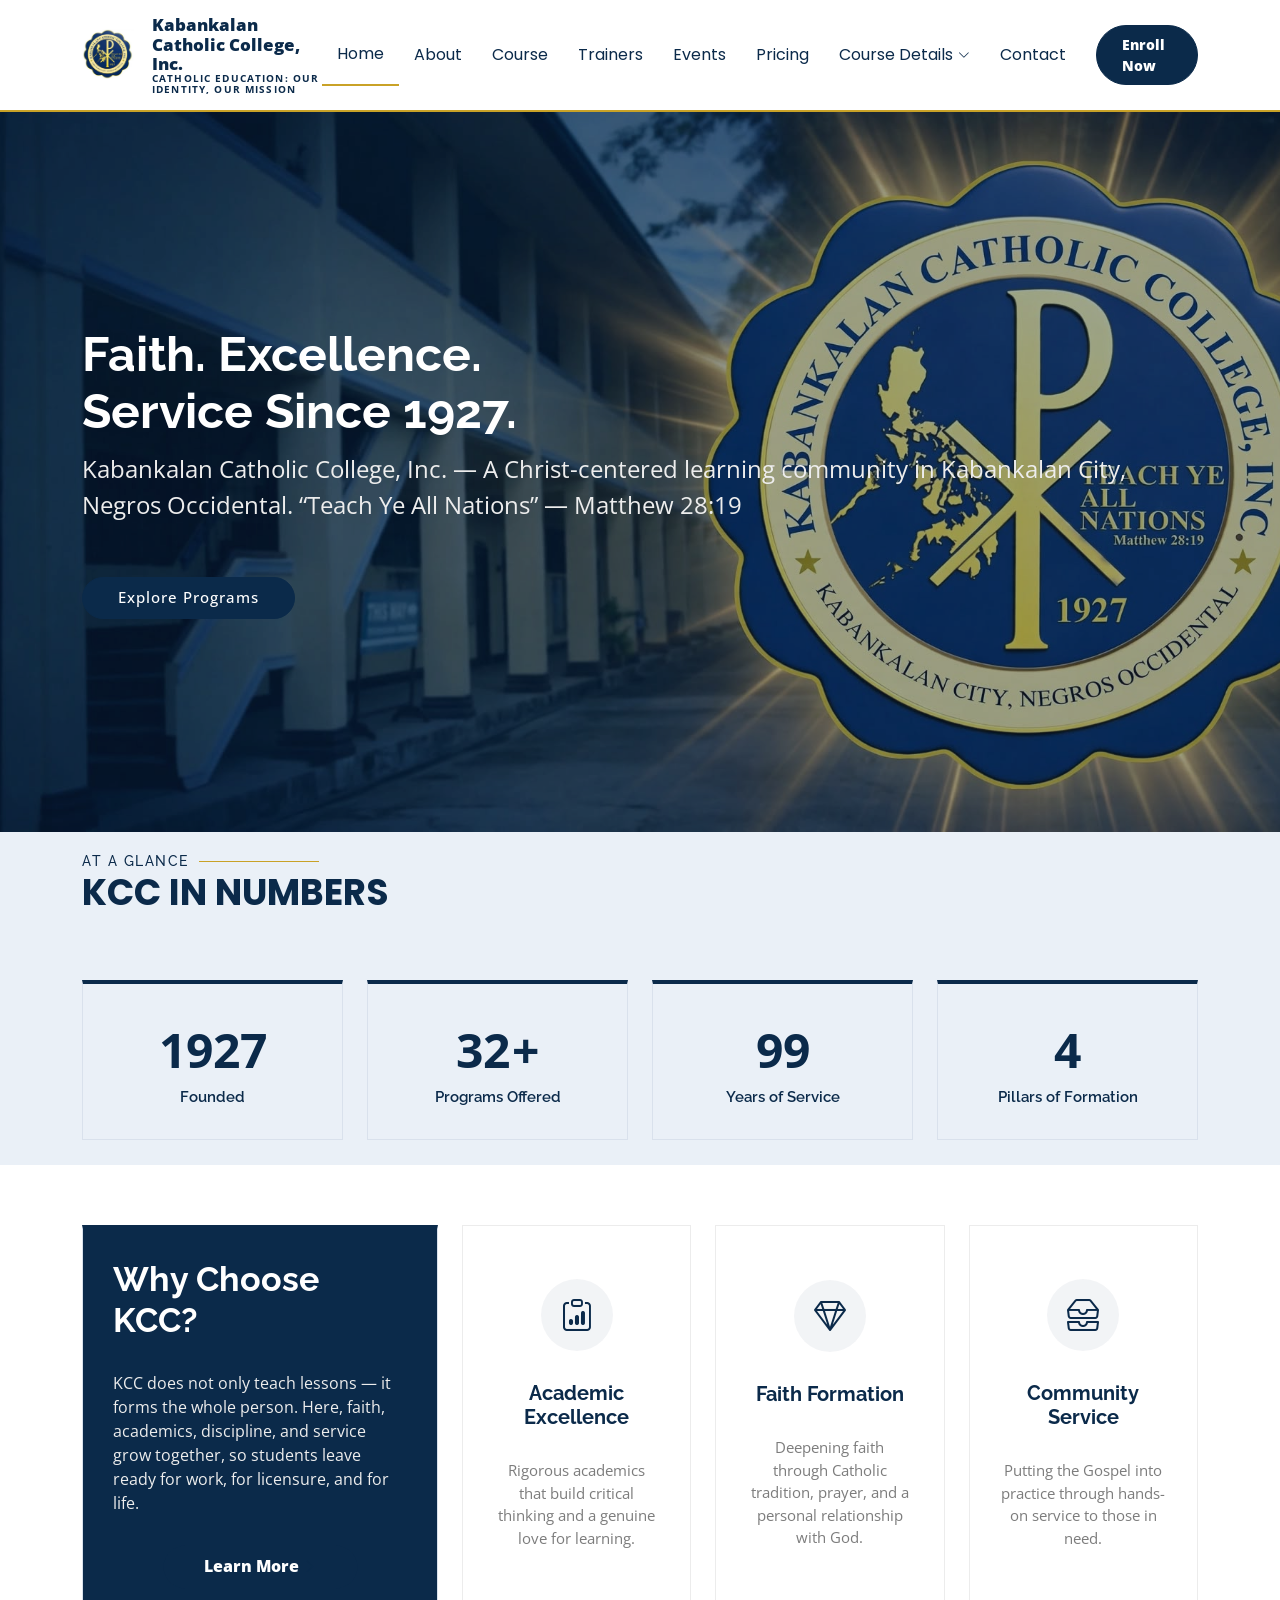
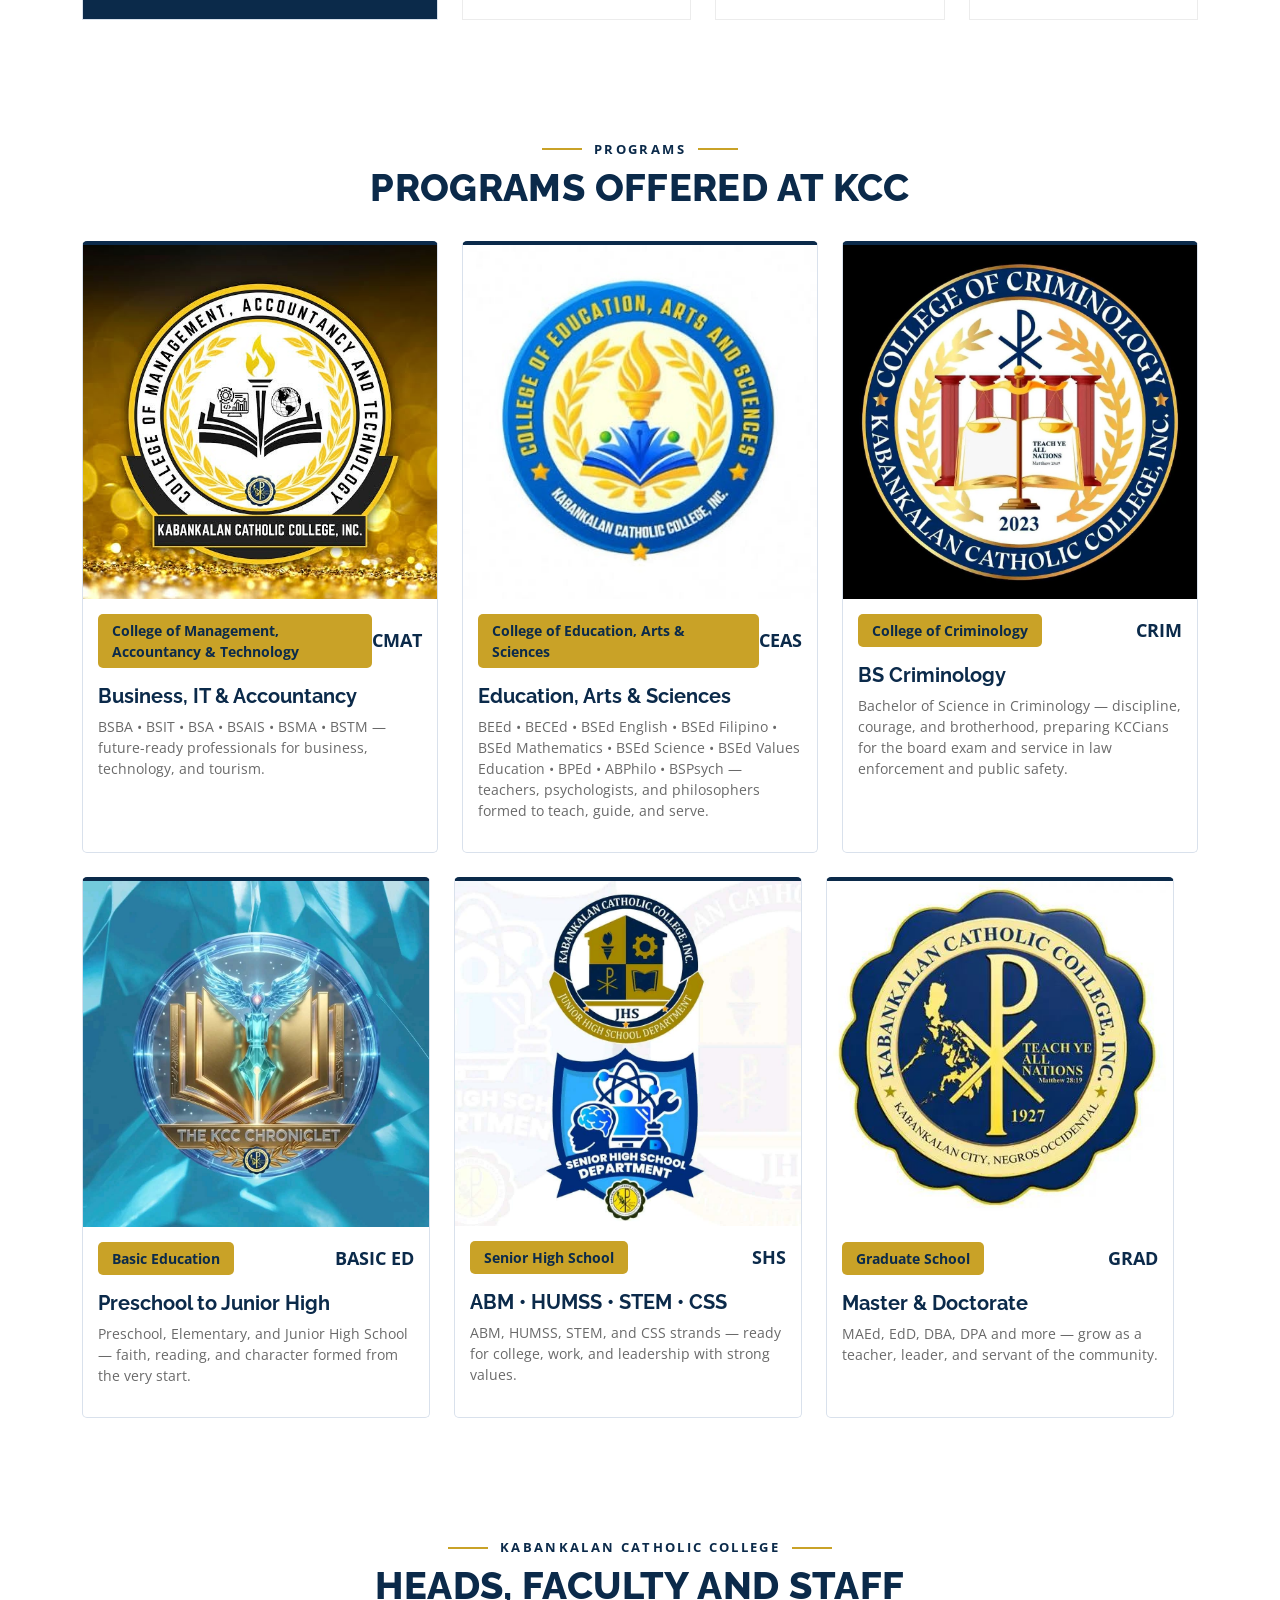
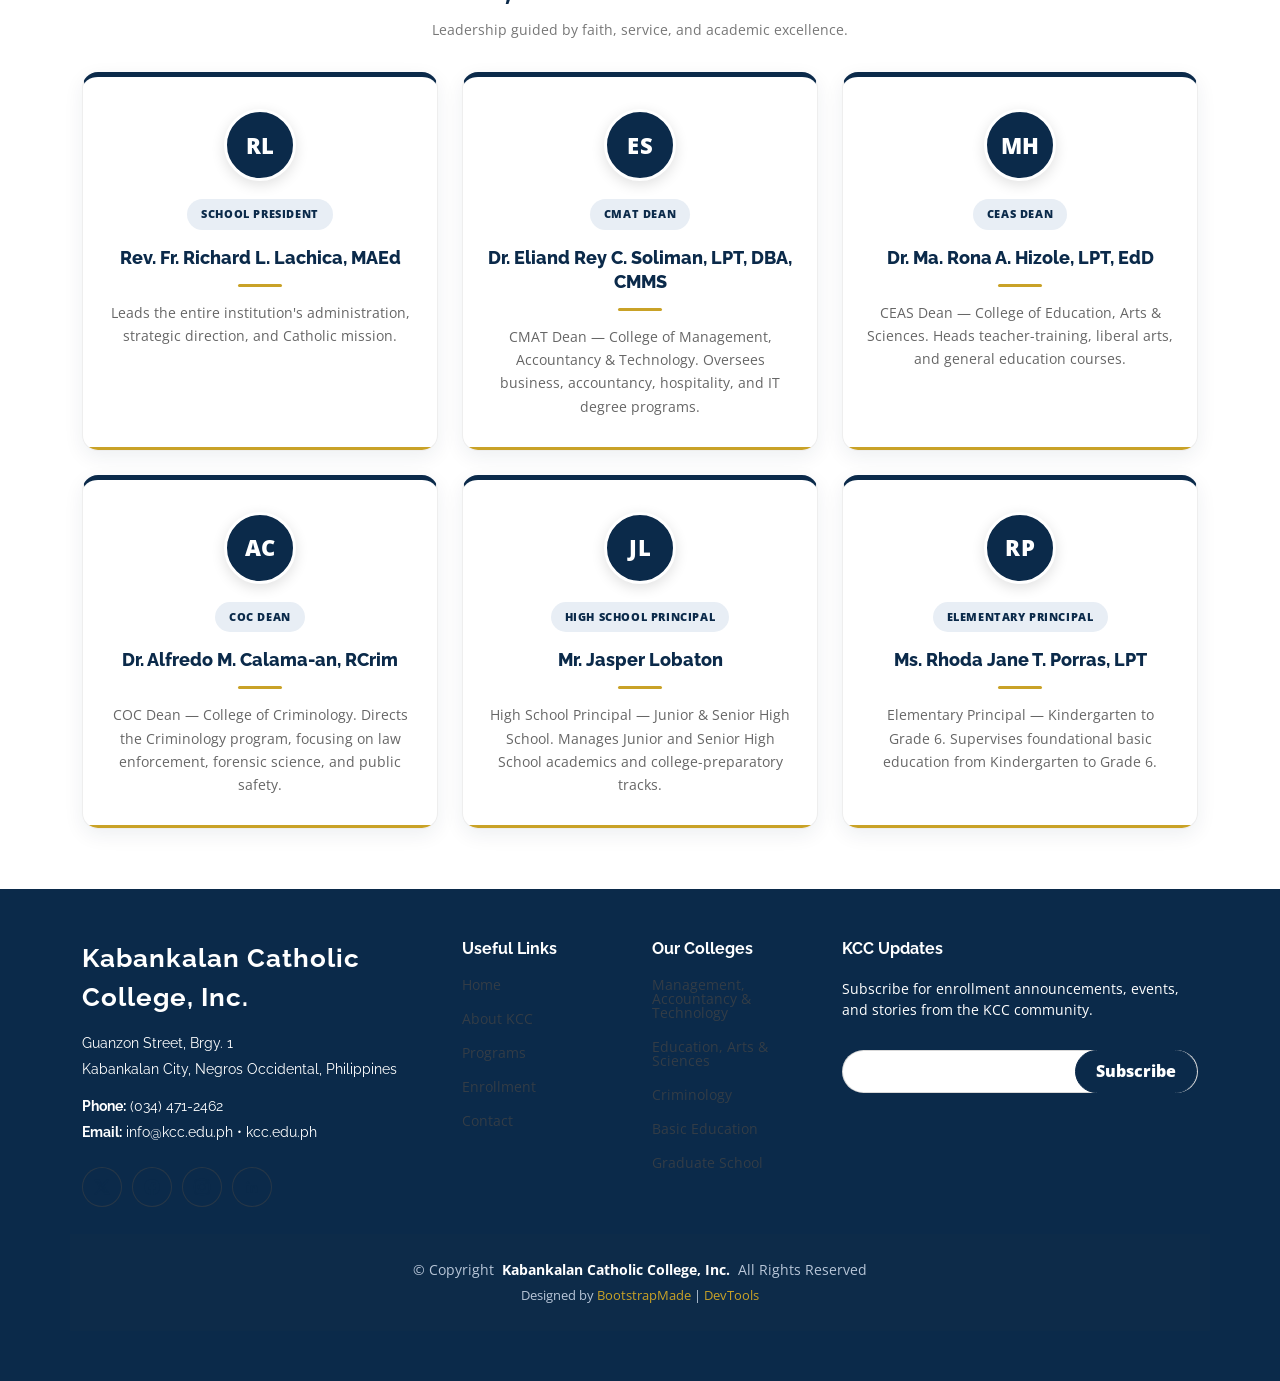
==== commit 80fdca14: "Blue majority theme, gold accent only" ====
--- a/index.html
+++ b/index.html
@@ -29,52 +29,68 @@
   <!-- Main CSS File -->
   <link href="assets/css/main.css" rel="stylesheet">
 
-<!-- KCC THEME - Blue & Gold to match KCC Seal -->
+<!-- KCC THEME - BLUE MAJORITY, GOLD ACCENT ONLY -->
 <style>
 :root{
-  --kcc-navy:#0B2A4A; --kcc-navy2:#0E3560; --kcc-gold:#C9A227; --kcc-gold2:#E8C547;
-  --kcc-cream:#FFF8E1; --kcc-light:#F5F1DE;
-  --accent-color:#C9A227 !important; --heading-color:#0B2A4A !important;
+  --kcc-navy:#0B2A4A; --kcc-navy2:#0E3560; --kcc-blue:#123F6B; --kcc-gold:#C9A227;
+  --accent-color:#0B2A4A !important; --heading-color:#0B2A4A !important;
 }
 body{color:#333}
-a{color:#0B2A4A} a:hover{color:#C9A227}
+/* Links - blue */
+a{color:#0B2A4A} a:hover{color:#123F6B}
 h1,h2,h3,h4,h5,h6,.sitename{color:#0B2A4A}
-/* Header + nav */
-.header{background:#fff;border-bottom:3px solid #C9A227}
+/* Header - white with thin gold line, blue text */
+.header{background:#fff;border-bottom:2px solid #C9A227}
 .header .logo span,.kcc-logo-name{color:#0B2A4A !important}
-.kcc-logo-tag{color:#C9A227 !important}
-.navmenu a{color:#0B2A4A} .navmenu a:hover,.navmenu .active{color:#C9A227 !important}
-.btn-getstarted,.btn-get-started,.more-btn,.btn-primary,.email-form input[type="submit"]{background:#C9A227 !important;color:#0B2A4A !important;border:1px solid #C9A227 !important;font-weight:800}
-.btn-getstarted:hover,.btn-get-started:hover,.more-btn:hover{background:#0B2A4A !important;color:#C9A227 !important;border-color:#0B2A4A !important}
-/* Section titles / eyebrows */
+.kcc-logo-tag{color:#8A6D0A !important}
+.navmenu a{color:#0B2A4A} .navmenu a:hover,.navmenu .active{color:#0B2A4A !important;border-bottom:2px solid #C9A227}
+/* Buttons - BLUE majority */
+.btn-getstarted,.btn-get-started,.more-btn,.btn-primary,.email-form input[type="submit"],.btn-get-started,.pricing-item .btn-buy{
+  background:#0B2A4A !important;color:#fff !important;border:1px solid #0B2A4A !important;font-weight:800}
+.btn-getstarted:hover,.btn-get-started:hover,.more-btn:hover,.btn-primary:hover{
+  background:#123F6B !important;color:#fff !important;border-color:#123F6B !important}
+/* Hero - keep picture, blue overlay text, blue button */
+.hero h2{color:#fff !important} .hero p{color:#EDEDED}
+.hero .btn-get-started{background:#0B2A4A !important;color:#fff !important}
+/* Section titles - blue, gold only as small underline */
 .section-title h2,.section-title p,.kcc-titlebar h2{color:#0B2A4A !important}
 .section-title h2::after,.section-title p::after{background:#C9A227 !important}
-.kcc-eyebrow,.kcc-eyebrow2{color:#C9A227 !important}
-/* Hero */
-.hero h2{color:#fff !important} .hero p{color:#EDEDED}
-.hero .btn-get-started{background:#C9A227;color:#0B2A4A}
-/* Cards / courses / events / trainers */
-.course-item,.card,.stats-item,.why-box,.kcc-head-card,.pricing-item,.service-item{border-top:3px solid #C9A227 !important}
-.course-item h3 a,.card-title a{color:#0B2A4A} .course-item h3 a:hover,.card-title a:hover{color:#C9A227}
+.kcc-eyebrow,.kcc-eyebrow2{color:#0B2A4A !important}
+.kcc-eyebrow::before,.kcc-eyebrow::after,.kcc-eyebrow2::before,.kcc-eyebrow2::after{background:#C9A227 !important}
+/* Cards - blue top border, gold only as thin bottom line */
+.course-item,.card,.stats-item,.why-box,.pricing-item,.service-item{
+  border:1px solid #D9E1EC !important;border-top:4px solid #0B2A4A !important}
+.course-item h3 a,.card-title a{color:#0B2A4A} .course-item h3 a:hover,.card-title a:hover{color:#123F6B}
 .price,.pricing-item h4,.stats-item span{color:#0B2A4A !important}
-.stats-item p,.course-item .category{color:#C9A227 !important;font-weight:700}
-/* Badges, icons */
-.bi{color:#C9A227} .social-links a,.social a{background:#0B2A4A !important;color:#C9A227 !important}
-.social-links a:hover{background:#C9A227 !important;color:#0B2A4A !important}
-/* Footer */
-.footer{background:#0B2A4A !important;color:#fff} .footer h4,.footer .sitename{color:#C9A227 !important}
-.footer a{color:#EDEDED} .footer a:hover{color:#C9A227}
-.copyright,.credits{color:#ccc} .credits a{color:#C9A227}
-/* Forms / inputs focus */
-input:focus,textarea:focus,select:focus{border-color:#C9A227 !important;box-shadow:0 0 0 2px rgba(201,162,39,.2) !important}
-/* Scroll top / preloader accent */
-#scroll-top{background:#C9A227 !important;color:#0B2A4A !important}
-#preloader:before{border-color:#C9A227 #0B2A4A #C9A227 #0B2A4A !important}
+.stats-item p,.course-item .category{color:#0B2A4A !important;font-weight:700}
+/* Heads cards - blue majority */
+.kcc-head-card{border-top:5px solid #0B2A4A !important}
+.kcc-head-card.gold{border-top:5px solid #0B2A4A !important}
+.kcc-head-card::after{background:#C9A227 !important;height:3px !important}
+.kcc-initial.navy-bg,.kcc-initial.gold-bg{background:#0B2A4A !important;color:#fff !important}
+.kcc-role.gold-badge,.kcc-role.navy-badge{background:#E8EEF5 !important;color:#0B2A4A !important}
+.kcc-divider{background:#C9A227 !important}
+/* Icons - blue */
+.bi{color:#0B2A4A}
+.social-links a,.social a{background:#0B2A4A !important;color:#fff !important}
+.social-links a:hover{background:#123F6B !important;color:#fff !important}
+/* Why Us box - blue */
+.why-box{background:#0B2A4A !important;color:#fff} .why-box h3{color:#fff !important} .why-box p{color:#EDEDED}
+/* Counts - blue numbers */
+.counts{background:#EAF0F7 !important}
+/* Footer - deep blue */
+.footer{background:#0B2A4A !important;color:#fff} .footer h4,.footer .sitename{color:#fff !important}
+.footer a{color:#D9E1EC} .footer a:hover{color:#C9A227}
+.copyright,.credits{color:#B8C6D8} .credits a{color:#C9A227}
+/* Forms */
+input:focus,textarea:focus,select:focus{border-color:#0B2A4A !important;box-shadow:0 0 0 2px rgba(11,42,74,.15) !important}
+#scroll-top{background:#0B2A4A !important;color:#fff !important}
+#preloader:before{border-color:#0B2A4A #C9A227 #0B2A4A #C9A227 !important}
 </style>
 <!-- /KCC THEME -->
 
 
-  <!-- =======================================================
+<!-- =======================================================
   * Template Name: Mentor - customized for Kabankalan Catholic College, Inc. (Project 2)
   * Template URL: https://bootstrapmade.com/mentor-free-education-bootstrap-theme/
   * Updated: Jul 07 2025 with Bootstrap v5.3.7
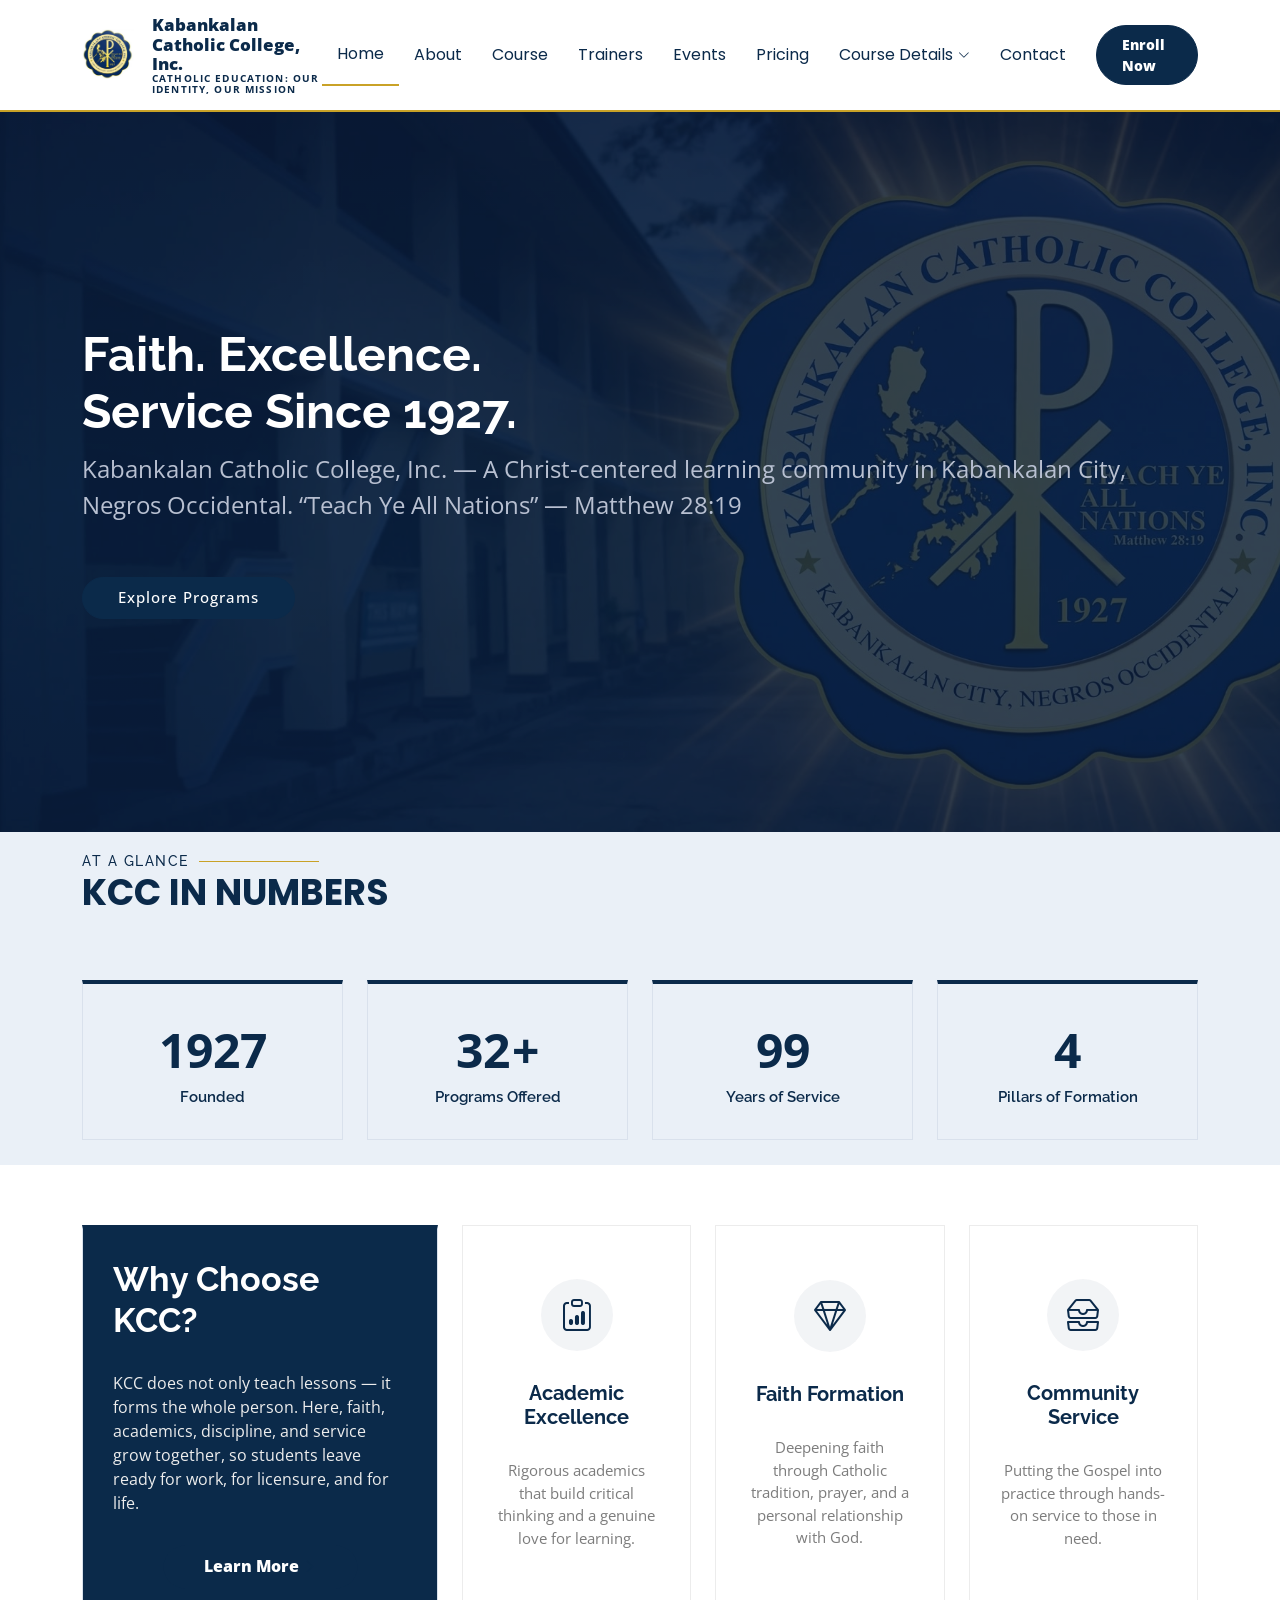
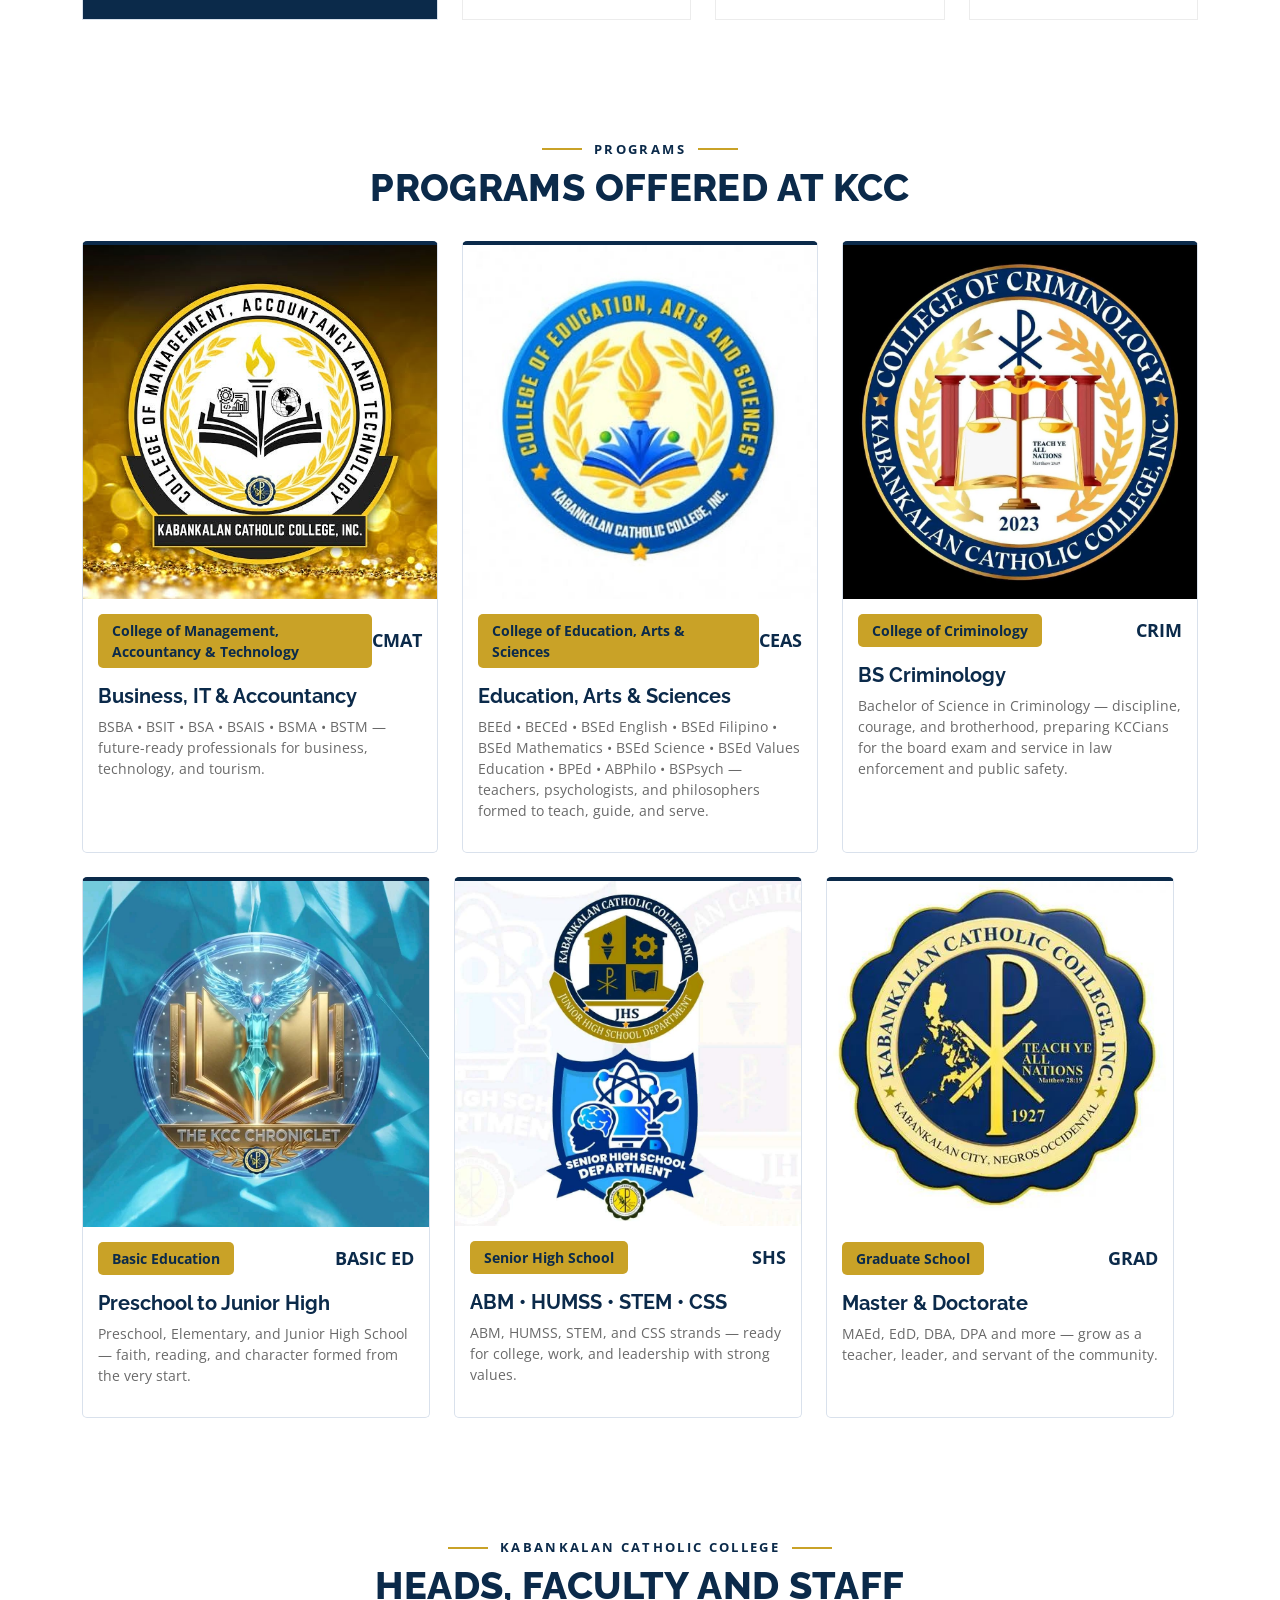
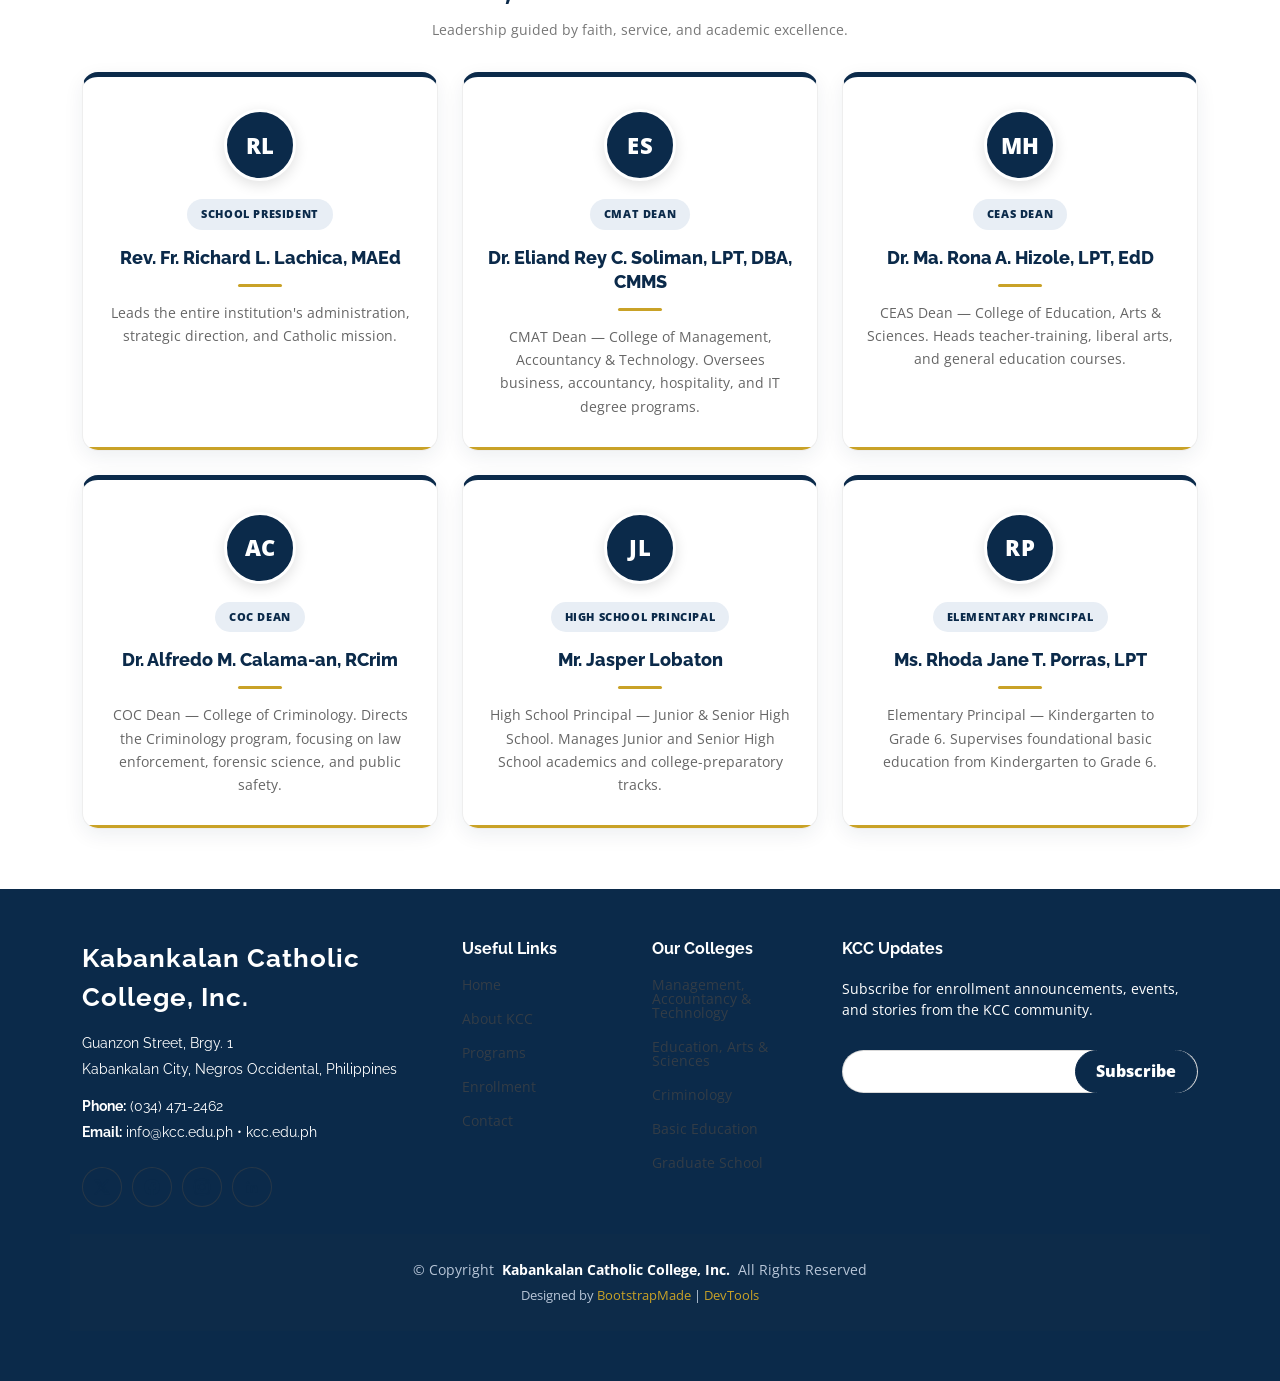
==== commit 76b63704: "Dark navy top with gold eyebrow on all pages" ====
--- a/index.html
+++ b/index.html
@@ -89,6 +89,46 @@
 </style>
 <!-- /KCC THEME -->
 
+<!-- KCC DARK TOP - like News & Updates reference -->
+<style>
+.page-title{
+  background:linear-gradient(180deg,#0A0F2A 0%,#0B1A3A 45%,#0A1533 100%) !important;
+  padding:70px 0 60px !important; text-align:center; position:relative; overflow:hidden;
+}
+.page-title::before{content:"";position:absolute;inset:0;
+  background:radial-gradient(ellipse at 50% 0%,rgba(201,162,39,.18) 0%,transparent 55%);}
+.page-title .heading{position:relative;z-index:1}
+.kcc-page-eyebrow{
+  font-size:12px;font-weight:700;letter-spacing:.35em;text-transform:uppercase;
+  color:#C9A227 !important; margin:0 0 16px !important; text-align:center;
+}
+.page-title h1{
+  color:#fff !important; font-size:52px !important; font-weight:700 !important;
+  letter-spacing:.01em; line-height:1.1; margin:0 0 20px !important;
+}
+.page-title h1::after{
+  content:""; display:block; width:120px; height:1px; background:rgba(255,255,255,.25);
+  margin:22px auto 0; position:relative;
+}
+.page-title p{color:#B8C0D1 !important; font-size:16px !important; line-height:1.7; max-width:640px; margin:18px auto 0 !important}
+/* Breadcrumbs - Home gray, current gold, like screenshot */
+.page-title .breadcrumbs{background:transparent !important; padding:0 !important; position:relative;z-index:1}
+.page-title .breadcrumbs ol{justify-content:center; gap:6px}
+.page-title .breadcrumbs a{color:#9AA3B8 !important; font-size:13px}
+.page-title .breadcrumbs .current{color:#C9A227 !important; font-size:13px; font-weight:600}
+.page-title .breadcrumbs li+li::before{color:#9AA3B8 !important}
+/* Homepage hero - same dark navy */
+#hero.hero{
+  background:linear-gradient(180deg,#0A0F2A 0%,#0B1A3A 55%,#0A1533 100%) !important;
+}
+#hero.hero img{opacity:.28 !important}
+#hero.hero h2{color:#fff !important}
+#hero.hero p{color:#B8C0D1 !important}
+@media(max-width:768px){ .page-title h1{font-size:36px !important} .page-title{padding:50px 0 44px !important} }
+</style>
+<!-- /KCC DARK TOP -->
+
+
 
 <!-- =======================================================
   * Template Name: Mentor - customized for Kabankalan Catholic College, Inc. (Project 2)
